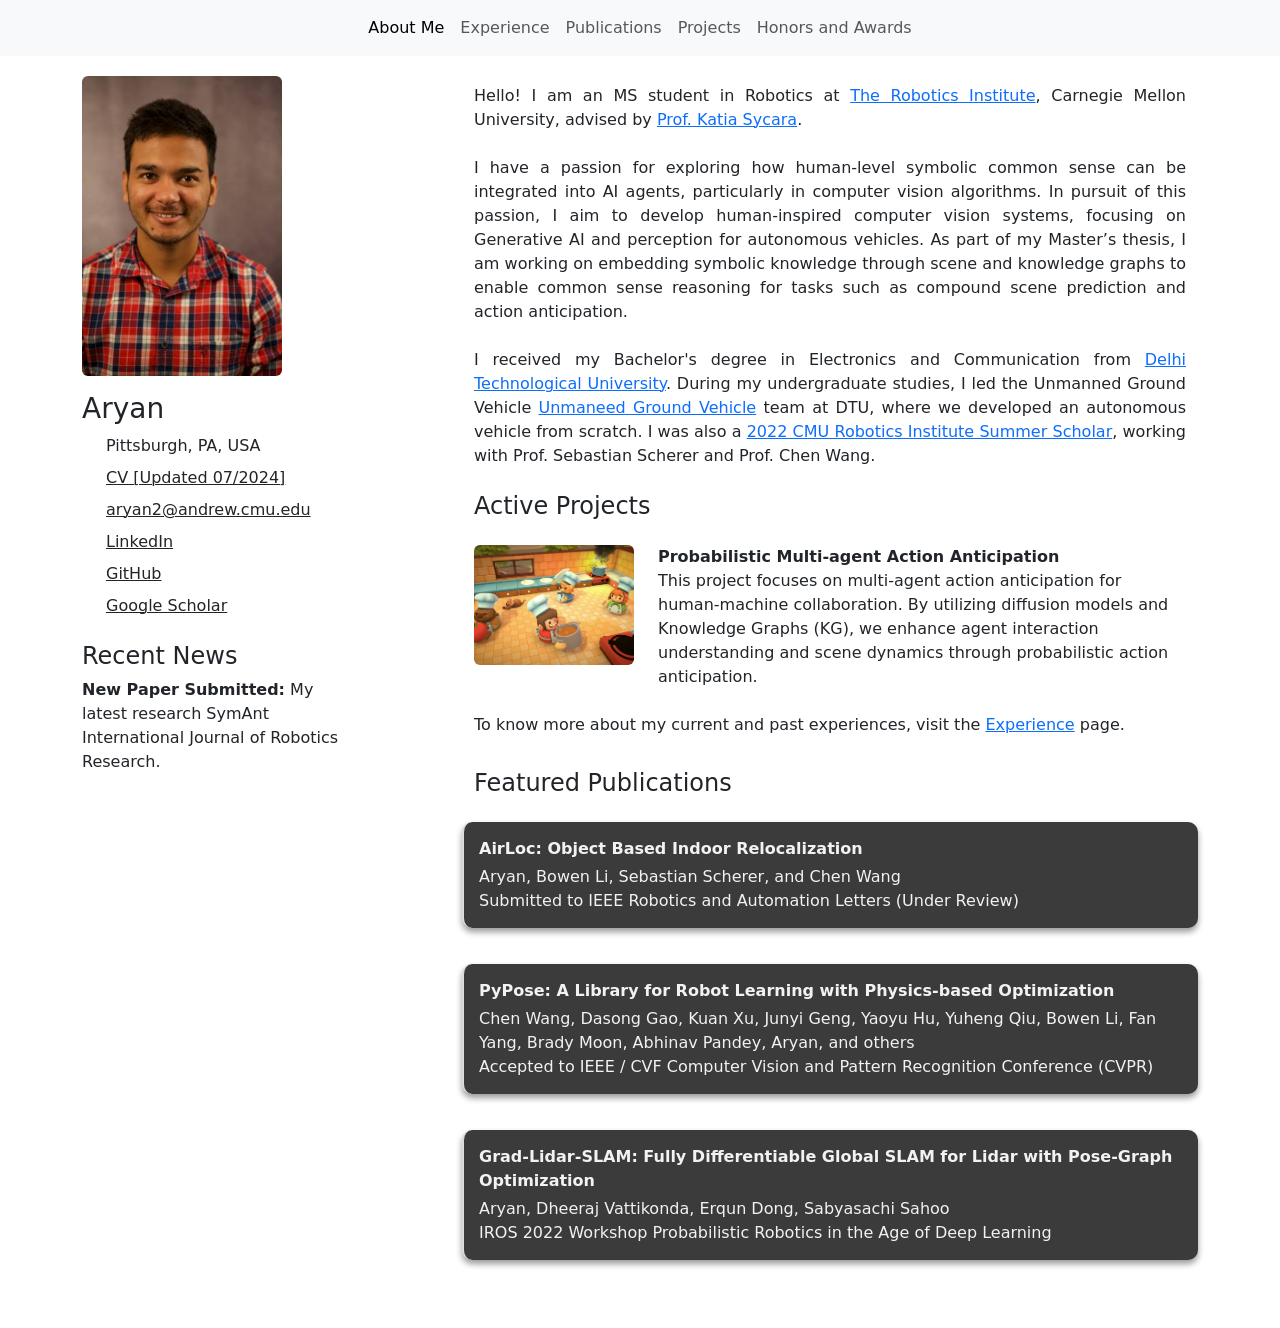
==== index.html @ cb8a78c2 "Added a new project" ====
<!DOCTYPE html>
<html lang="en">

	<head>

		<!-- Meta tags -->
		<meta charset="UTF-8">
		<meta name="viewport" content="width=device-width, initial-scale=1.0">
		<meta http-equiv="X-UA-Compatible" content="ie=edge">

		<meta name="description" content="Aryan's website, biography, education, previous experience and published papers."/>
		<meta name="keywords" content="aryan, aryan mangal, aryan mangal cmu, fnu aryan cmu, FNU Aryan, FNU Aryan, aryan cmu, aryan mangal dtu, aryan dtu, FNU aryan dtu, aryan mangal cv, FNU aryan cv, aryan cv, aryan resume, FNU aryan resume, aryan mangal resume"/>
		
		<meta name="author" content="Aryan" />
		<meta name="copyright" content="Work protected by copyright; no distribution without permission." />
		
		<!-- Title + Icon -->
		<title>Aryan</title>
		<link rel="icon" type="image/x-icon" href="assets/documents/imgs/aryan_mangal_icon.png">

		<!-- Improve SEO -->
		<meta name="robots" content="index,follow" />

		<!-- Styles -->
		<link href="https://cdn.jsdelivr.net/npm/bootstrap@5.2.0-beta1/dist/css/bootstrap.min.css" rel="stylesheet" integrity="sha384-0evHe/X+R7YkIZDRvuzKMRqM+OrBnVFBL6DOitfPri4tjfHxaWutUpFmBp4vmVor" crossorigin="anonymous">
		<link rel="stylesheet" href="https://site-assets.fontawesome.com/releases/v6.6.0/css/all.css">
		<link rel="stylesheet" href="https://cdnjs.cloudflare.com/ajax/libs/toastr.js/latest/toastr.min.css">
		<link rel="stylesheet" href="https://cdn.rawgit.com/jpswalsh/academicons/master/css/academicons.min.css">
		<link rel="stylesheet" href="assets/css/main.css">

	</head>

	<!-- Google tag (gtag.js) & Google Analytics -->
	<script>
        fetch('./assets/js/config.json')
            .then(response => response.json())
            .then(config => {
                const scriptTag = document.createElement('script');
                scriptTag.async = true;
                scriptTag.src = `https://www.googletagmanager.com/gtag/js?id=${config.googleAnalyticsMeasurementId}`;
                document.head.appendChild(scriptTag);

                window.dataLayer = window.dataLayer || [];
                function gtag(){dataLayer.push(arguments);}
                gtag('js', new Date());

                gtag('config', config.googleAnalyticsMeasurementId);
            })
            .catch(error => console.error('Error loading the configuration:', error));
    </script>

	<body>

		<!-- Bottom rounded button -->
		<div class="options-button" id="options-toggler"><i class="fa-light fa-arrows-repeat"></i></div>
		<div class="options-button" id="theme"><i class="fa-duotone fa-lightbulb"></i></div>
		<div class="options-button" id="lan"><img class="lang-flag" src="https://flagcdn.com/w20/us.png" alt="Flag indicating the english language is selected"></div>


		<!-- Navbar  -->
		<nav id="top-nav" class="navbar navbar-expand-md navbar-light bg-light flex-md-nowrap flex-wrap">
			<div class="container justify-content-center">
				<button class="navbar-toggler" type="button" data-bs-toggle="collapse" data-bs-target="#collapsingNavbar3">
					<span class="navbar-toggler-icon"></span>
				</button>
				<div class="navbar-collapse collapse flex-grow-1 justify-content-center" id="collapsingNavbar3">
					<ul class="navbar-nav mx-auto language" id="navbarList">
						<li class="nav-item">
							<a class="nav-link active" id="aboutme" href="" 
								data-es="Sobre Mi" 
								data-en="About Me">
							</a>
						</li>
						<li class="nav-item">
							<a class="nav-link" id="experience" href="#" 
								data-es="Sobre Mi" 
								data-en="Experience">
							</a>
						</li>
						<!-- <li class="nav-item">
							<a class="nav-link" id="education" href="#" 
								data-es="Educación" 
								data-en="Education">
						</a>
						</li> -->
						<li class="nav-item">
							<a class="nav-link" id="publications" href="#" 
								data-es="Publicaciones" 
								data-en="Publications">
						</a>
						</li>
						<li class="nav-item">
							<a class="nav-link" id="project" href="#" 
								data-es="Projects" 
								data-en="Projects">
							</a>
						</li>
						<li class="nav-item">
							<a class="nav-link" id="awards" href="#" 
								data-es="Enseñanza" 
								data-en="Honors and Awards">
							</a>
						</li>
						<!-- <li class="nav-item">
							<a class="nav-link" id="projects" href="#" 
								data-es="Proyectos" 
								data-en="Side Projects">
							</a>
						</li> -->
						<!-- <li class="nav-item">
							<a class="nav-link" id="conferences" href="#" 
								data-es="Conferencias" 
								data-en="Conferences">
							</a>
						</li> -->
						<!-- <li class="nav-item">
							<a class="nav-link" id="experience" href="#" 
								data-es="Experiencia" 
								data-en="Experience">
							</a>
						</li>  -->
						<!-- Example using Photos -->
						<!-- <li class="nav-item">
							<a class="nav-link" id="photos" href="#" 
								data-es="Fotos" 
								data-en="Photos">
							</a>
						</li> -->
					</ul>
				</div>
			</div>
		</nav>

		<div class="container" id="main-content">
			<div class="row content" id="section-content">
				
				<!-- Aryan profile and contact info -->
				<div id="leftPanel" class="col-md-3 language">
					<div class="row mb-3">
						<div class="col">
							<img src="assets/documents/imgs/aryan_mangal.jpg" class="rounded me-auto d-block img-fluid profilepicture" alt="Aryan profile picture">
						</div>
					</div>

					<h3 class="mb-2">Aryan</h3>

					<!-- <p class="mb-4">
						<span class="t-secondary" data-es="" 
						data-en="MS in Robotics at Carnegie Mellon University ">.
					</p> -->
					
					<div class="row mb-2">
						<div class="col-1">
							<i class="fal fa-map-marker-alt" aria-hidden="true"></i>
						</div>

						<div class="col-10">
							<span 
								data-es="Área Metropolitana" 
								data-en="Pittsburgh, PA, USA">
							</span> 
							<!-- <span 
								data-es="España" 
								data-en="USA">
							</span> -->
						</div>
					</div>

					<div class="row mb-2">
						<div class="col-1">
							<i class="ai ai-cv" aria-hidden="true"></i>
						</div>

						<div class="col-10">
							<a href="assets/documents/aryan_cv.pdf" class="link-dark" target="_blank" data-es="CV [Actualizado 03/2024]" data-en="CV [Updated 07/2024]"></a>
						</div>
					</div>

					<div class="row mb-2">
						<div class="col-1">
							<i class="fa-regular fa-envelope" aria-hidden="true"></i>
						</div>

						<div class="col-10">
							<a href="mailto:aryan2@andrew.cmu.edu" class="link-dark">aryan2@andrew.cmu.edu</a>
						</div>
					</div>

					<div class="row mb-2">
						<div class="col-1">
							<i class="fa-brands fa-linkedin" aria-hidden="true"></i>
						</div>

						<div class="col-10">
							<a href="https://www.linkedin.com/in/aryan-mangal-40ab0719b/" class="link-dark" target="_blank">LinkedIn</a>
						</div>
					</div>
<!-- 
					<div class="row mb-2">
						<div class="col-1">
							<i class="fa-brands fa-twitter" aria-hidden="true"></i>
						</div>

						<div class="col-10">
							<a href="https://twitter.com/NicolasMeseguer" class="link-dark" target="_blank">Twitter</a>
						</div>
					</div> -->

					<div class="row mb-2">
						<div class="col-1">
							<i class="fab fa-github" aria-hidden="true"></i>
						</div>
						<div class="col-10">
							<a href="https://github.com/aryanmangal769" class="link-dark" target="_blank">GitHub</a>
						</div>
					</div>
					
					<div class="row mb-2">
						<div class="col-1">
							<i class="fab fa-google-scholar" aria-hidden="true"></i> <!-- Correct class for Font Awesome 6 -->
						</div>
						<div class="col-10">
							<a href="https://scholar.google.com/citations?user=vJFkjxcAAAAJ&hl=en" class="link-dark" target="_blank">Google Scholar</a>
						</div>
					</div>
					

					<!-- <div class="row mb-2">
						<div class="col-1">
							<i class="fa-solid fa-plus"></i>
						</div>

						<div class="col-10">
							<a href="https://fseneca.es/tfs/fpi/ficha/8362" class="link-dark" target="_blank"><img class="fseneca" src="/assets/documents/imgs/fseneca-color.svg" alt="Fundación Séneca"></a>
						</div>
					</div> -->

					<h4 class="mt-4 mb-2">Recent News</h4>
					<div class="news-item mb-2">
						<p><strong>New Paper Submitted:</strong> My latest research SymAnt International Journal of Robotics Research.</p>
					</div>
					<!-- <div class="news-item mb-2">
						<p><strong>Upcoming Conference:</strong> I will be presenting at the Robotics Conference 2024 in June.</p>
					</div>
					<div class="news-item mb-2">
						<p><strong>Internship Opportunity:</strong> Excited to announce my internship at Reality Labs this summer!</p>
					</div> -->
				
				</div> 

				<!-- About Me -->
				<div class="col-md-8 offset-md-1 mb-5 active" id="aboutmeContent">
					<div class="container">
						<div class="row language">
							<p class="mt-2 justify"> 
								Hello! I am an MS student in Robotics at <a href="https://www.ri.cmu.edu/" target="_blank">The Robotics Institute</a>, Carnegie Mellon University, advised by  <a href="https://www.cs.cmu.edu/~sycara/" target="_blank">Prof. Katia Sycara</a>.
							</p>
								<p class="mt-2 justify">  I have a passion for exploring how human-level symbolic common sense can be integrated into AI agents, particularly in computer vision algorithms. In pursuit of this passion, I aim to develop human-inspired computer vision systems, focusing on Generative AI and perception for autonomous vehicles. As part of my Master’s thesis, I am working on embedding symbolic knowledge through scene and knowledge graphs to enable common sense reasoning for tasks such as compound scene prediction and action anticipation.
								</p>
									<p class="mt-2 justify"> I received my Bachelor's degree in Electronics and Communication from <a href="http://www.dtu.ac.in/" target="_blank">Delhi Technological University</a>. During my undergraduate studies, I led the Unmanned Ground Vehicle <a href="https://ugvdtu.com/" target="_blank">Unmaneed Ground Vehicle</a> team at DTU, where we developed an autonomous vehicle from scratch. I was also a <a href="https://riss.ri.cmu.edu/" target="_blank">2022 CMU Robotics Institute Summer Scholar</a>, working with Prof. Sebastian Scherer and Prof. Chen Wang.
							  </p>
							  
							
							<!-- <h4 id="researchinterestsH4" class="mt-2" 
								data-es="Áreas de Investigación" 
								data-en="Research Interests">
							</h4>

							<p class="mt-1"
								data-es="Arquitectura de computadores, redes de interconexión y aceleradores de aprendizaje profundo (aceleradores a nivel de hardware), sin embargo mis estudios de doctorado se centran en arquitecturas de GPUs, concretamente en los nuevos componentes de las futuras generaciones de tarjetas gráficas de NVIDIA y AMD. Para ello actualmente estoy utilizando MGPUSim, un simulador a nivel de eventos para GPUs."
								data-en="My research interests span from human inspired 2D/3D vision and Generative AI to perception for autonomous vehicles. My current Master's thesis focuses on using symbolic contexts (generated from scene and knowledge graphs) to embed common sense information into black-box neural networks. I am currently working on techniques to initialize diffusion models from a learned context embedding instead of noise. Previously, I have worked on merging scene and knowledge graphs of a scene. Additionally, I have developed a fully functional autonomous ground vehicle from scratch.">
							</p> -->

							<!-- <h4 id="honors-and-awards" class="mt-2" data-es="Premios y Distinciones" data-en="Honors and Awards"></h4>

							<ul class="mt-1">

								<li class="abme-honors-bullet">
									<strong> JN Tata Endowment for Higher Education:</strong>, <span data-es="Top 0.1% in a pool of 10000+ applicants" data-en="Top 0.1% in a pool of 10000+ applicants"></span> 
									- <span data-es="Mar, 2023" data-en="Mar, 2023"></span>
								</li>

								<li class="abme-honors-bullet mt-2">
									<strong>Robotics Institute Summer Scholarship</strong>, <span data-es="Formación de Personal Investigador en Universidades y Organismos Públicos de Investigación de la Región de Murcia" data-en="One of the 4 students from India to get selected for the prestigious research Internship at Carnegie Mellon University"></span> 
									- <span data-es="Dic, 2022" data-en="Mar, 2022"></span>
								</li>

								<li class="abme-honors-bullet mt-2">
									<strong>Intelligent Ground Vehicle Competition</strong>, <span data-es="Formación de Personal Investigador en Universidades y Organismos Públicos de Investigación de la Región de Murcia" data-en="Secured 1st position in the Cybersecurity Challange for IGVC competition held at Oakland University in Rochester, Michigan"></span> 

									- <span data-es="Dic, 2022" data-en="Mar, 2022"></span>
								</li>

								<li class="abme-honors-bullet mt-2">
									<strong>DAAD WISE Internship</strong>, <span data-es="con un modelo analítico de mercado predictivo" data-en="One of the 80 students from India to get selected for doing research in Germany"></span> 
									- Mar, 2022
								</li>

								<li class="abme-honors-bullet mt-2">
									<strong><span data-es="Beca Universitaria" data-en="Mitacs Globalink Internship"></span></strong> <span data-es="para el máster" data-en="One of the 117 student from India to get selected for doing internship in Canada"></span> (M.S.)
									- Mar, 2022
								</li>

								<li class="abme-honors-bullet mt-2">
									<strong>MATLAB Minidrone Competition</strong>, <span data-es="con una aplicación contra el desperdicio cero de alimentos" data-en="Qualified for the International Finale in MATLAB Minidrone Competition. Our team was one of the top
									8 teams from all over Europe, Middle East and Asia for Line Following Minidrone."></span>
									- Oct, 2021
								</li>

								<li class="abme-honors-bullet mt-2">
									<strong><span data-es="Premio Extraordinario" data-en="Class of 1959 Scholarship:"></span></strong>, <span data-es="por el mejor Expediente Académico en Ingeniería Informática" data-en="Top 1 student from the University(approx. 14000 students) to be awarded with scholarship on the basis of Merit and Leadership in Science and Technology "></span> (B.S.)
									- Jun, 2022
								</li>

								<li class="abme-honors-bullet mt-2">
									<strong><span data-es="Beca de Iniciación a la Investigación" data-en="Fidelity Charitable Scholarship: "></span></strong> <span data-es="para jóvenes investigadores prometedores" data-en="One of the top 2 students from the University(approx. 14000 students) to be awarded with scholarship on the basis of Merit and Leadership in Science and Technology"></span>
									[<a href="./assets/documents/NicolasMeseguerResearchGrant.pdf" class="link-dark" target="_blank">1</a>] 
									- Feb, 2021
								</li>
							</ul> -->

							<h4 id="research" class="mt-2">Active Projects</h4>

							<div class="container">
								<div class="row mt-3">
									<div class="thumbnail col-md-3">
										<!-- <img class="rounded mx-auto d-block img-fluid" src="/assets/documents/imgs/hobbies/NicolasMeseguerProgramming.webp" alt="Neurosymbolic Diffusion Models for Action anticipation"> -->
										<img class="rounded mx-auto d-block img-fluid" src="/assets/documents/imgs/hobbies/teaser_v2.webp" alt="Neurosymbolic Diffusion Models for Action anticipation">
									</div>
									<div class="col-md-9" id="hobbie1">
										<b 
											data-es="Programación + Mates" 
											data-en="Probabilistic Multi-agent Action Anticipation">
										</b>

										<br />
										<p class="mt-2 d-inline justify"
											data-es=""
											data-en="This project focuses on multi-agent action anticipation for human-machine collaboration. By utilizing diffusion models and Knowledge Graphs (KG), we enhance agent interaction understanding and scene dynamics through probabilistic action anticipation.">
										</p>

										<!-- <a href="https://projecteuler.net/" class="link-dark" target="_blank">Project Euler</a> <span data-es="en mi" data-en="into my"></span> <a href="https://github.com/NicolasMeseguer/Toolbox" class="link-dark" target="_blank"><span data-es="propio repositorio de código abierto" data-en="own open-source repository"></span></a>. -->

									</div>
								</div>

								<!-- <div class="row mt-5">
									<div class="thumbnail col-md-3">
										<img class="rounded mx-auto d-block img-fluid" src="/assets/documents/imgs/hobbies/Multi_graph GSNN Without Sction Anticipation.webp" alt="">
									</div>
									<div class="col-md-9" id="hobbie2">
										<b 
											data-es="Viajar" 
											data-en="Symbolic Graph Inference for Compound scene understanding">
										</b>

										<br />
										<p class="mt-2 d-inline justify"
											data-es="Decidí viajar a Alemania para hacer unas prácticas el mismo año que terminé el grado superior. Desde entonces, me he propuesto ir a un lugar nuevo al menos una vez al año. He recorrido Italia, conducido en moto a través de Tailandia (sin embargo, la pandemia me lo ha puesto bastante dificil estos últimos años)."
											data-en="This project focuses on scene understanding, a fundamental capability needed in many domains, from question-answering to robotics. Unlike recent end-to-end approaches that must explicitly learn varying compositions of the same scene, our method reasons over the constituent objects and analyzes their arrangement to infer a scene’s meaning. We propose a novel approach that reasons over a scene’s scene and knowledge graph, capturing spatial information while utilizing general domain knowledge in a joint graph search. ">
										</p>

									</div>
								</div> -->
<!-- 								
								<div class="row mt-5">
									<div class="thumbnail col-md-3">
										<img class="rounded mx-auto d-block img-fluid" src="/assets/documents/imgs/hobbies/NicolasMeseguerYouTube.webp" alt="Content Creator on YouTube">
									</div>
									<div class="col-md-9" id="hobbie3">
										<b 
											data-es="Filmaker (casi nunca)" 
											data-en="Video Creator (rarely)">
										</b>

										<br />
										<p class="mt-2 d-inline justify"
											data-es="Me gusta compartir mis experiencias en el campo de la tecnología. Llevo viendo vídeos en internet desde que tengo uso de razón, así que en 2018 decidí crearme un canal de"
											data-en="I enjoy sharing my experiences, particularly in the field of technology. I've been watching videos on the internet for as long as I can remember, so in 2018 I decided to start a">
										</p>

										<a href="https://www.youtube.com/c/NicolasMeseguer" class="link-dark" target="_blank">YouTube</a><span data-es="." data-en=""></span>

										<span
											data-es="Algunos vídeos tienen más de 150 mil visitas a día de hoy... ¿No es increíble? Si tienes suerte puedes encontrarme por"
											data-en="channel. Some videos have already received over 150 thousand views as of today... Isn't it amazing? If lucky enough you can find me at">
										</span>

										<a href="https://www.twitch.tv/nicolasmeseguerr" class="link-dark" target="_blank">Twitch</a>
										
										</br>

										<span class="lucida-console small">(<i class="fa-light fa-share-from-square"></i> <a href="https://www.youtube.com/@NicolasMeseguerArchive" class="link-dark" target="_blank">YouTube Archive)</a>.</span>

									</div>
								</div> -->

								<!-- <p class="mt-4 mb-4">To know more about my current and past research visit the <a href="#experienceSection">Work Research</a> page.</p> -->
								<p class="mt-4 mb-4">To know more about my current and past experiences, visit the <a href="javascript:void(0)" id="experienceLink">Experience</a> page.</p> 
							</div>

							<h4 id="research" class="mt-2">Featured Publications</h4>

								<!-- Publications -->
							<div class="container">

								<!-- Each new year -->
								<div class="row mt-3">
									<!-- Each new publication inside the given year -->
									<div class="pub-block">
										<!-- Title -->
										<div><b>AirLoc: Object Based Indoor Relocalization</b></div>
										<!-- Authors -->
										<div class="mt-1"><span>Aryan</span>, Bowen Li, Sebastian Scherer, and Chen Wang</div>
										<!-- Place -->
										<div>Submitted to IEEE Robotics and Automation Letters (Under Review)</div>
									</div>
								</div>

								<div class="row mt-3">
									<div class="pub-block">
										<div><b>PyPose: A Library for Robot Learning with Physics-based Optimization</b></div>
										<div class="mt-1">Chen Wang, Dasong Gao, Kuan Xu, Junyi Geng, Yaoyu Hu, Yuheng Qiu, Bowen Li, Fan Yang, Brady Moon, Abhinav Pandey, <span>Aryan</span>, and others</div>
										<div>Accepted to IEEE / CVF Computer Vision and Pattern Recognition Conference (CVPR)</div>
									</div>
								</div>

								<div class="row mt-3">
									<div class="pub-block">
										<div><b>Grad-Lidar-SLAM: Fully Differentiable Global SLAM for Lidar with Pose-Graph Optimization</b></div>
										<div class="mt-1"><span>Aryan</span>, Dheeraj Vattikonda, Erqun Dong, Sabyasachi Sahoo</div>
										<div>IROS 2022 Workshop Probabilistic Robotics in the Age of Deep Learning</div>
									</div>
								</div>
							</div>

						</div>
					</div>
				</div>


				<!-- Experience Section Styles -->
				<style>
					/* Experience section cards */
					.experience-section {
					background-color: #3b3b3b; /* Dark background */
					color: #f2f2f2;            /* Light text */
					border-radius: 10px;
					padding: 20px;
					margin-bottom: 20px;
					box-shadow: 0 4px 6px rgba(0, 0, 0, 0.4);
					transition: transform 0.2s ease-in-out;
					}
					.experience-section:hover {
					transform: translateY(-5px);
					}
					/* Experience title styling */
					.experience-title {
					color: #f2f2f2;
					border-bottom: 2px solid #9ecfff; /* Blue accent border */
					padding-bottom: 5px;
					margin-bottom: 10px;
					}
					/* Date styling */
					.experience-date {
					color: #9ecfff; /* Blue accent for dates */
					font-size: 0.95rem;
					margin-bottom: 10px;
					}
					/* Link styling within experience */
					.experience-section a {
					color: #9ecfff;
					text-decoration: none;
					}
					.experience-section a:hover {
					color: #c0e4ff;
					}
				</style>
				
				<div class="col-md-8 offset-md-1 mb-5" id="experienceContent">
					<div class="container">
					<h1 class="text-center mb-5">Professional Experience</h1>
				
					<!-- Robotics Institute Summer Scholarship, CMU -->
					<div class="experience-section">
						<h2 class="experience-title">Robotics Institute Summer Scholarship, CMU</h2>
						<div class="experience-date">(May 2022 - Present, Pittsburgh, USA)</div>
						<p class="mt-1 justify">
						Developed <strong>AirLoc</strong>, a simple yet effective indoor relocalization approach that utilizes both geometric and semantic information of a scene by using objects to perform relocalization.
						</p>
						<ul>
						<li>Outperformed state-of-the-art methods in room-level relocalization.</li>
						<li>Supervisor: <strong>Prof. Sebastian Scherer</strong> <a href="https://www.ri.cmu.edu/ri-faculty/sebastian-scherer/" target="_blank">(Personal Webpage)</a></li>
						</ul>
					</div>
				
					<!-- Carnegie Mellon University - Pypose Project -->
					<div class="experience-section">
						<h2 class="experience-title">Carnegie Mellon University - Pypose Project</h2>
						<div class="experience-date">(Dec 2021 - May 2022, Pittsburgh, USA)</div>
						<p class="mt-1 justify">
						Worked on developing a first-of-its-kind differentiable IMU preintegrator and added bias correction and covariance propagation to the base IMU preintegrator for PyPose, a library connecting classical learning with modern methods.
						</p>
						<ul>
						<li>Supervisor: <strong>Prof. Sebastian Scherer</strong> <a href="https://www.ri.cmu.edu/ri-faculty/sebastian-scherer/" target="_blank">(Personal Webpage)</a></li>
						</ul>
					</div>
				
					<!-- International Institute of Information Technology, Hyderabad -->
					<div class="experience-section">
						<h2 class="experience-title">International Institute of Information Technology, Hyderabad</h2>
						<div class="experience-date">(May 2021 - Dec 2021, Hyderabad, India)</div>
						<p class="mt-1 justify">
						Worked on a novel approach for place-recognition using Scene-Graphs and deep-learning techniques for room-level and metric-level localization.
						</p>
						<ul>
						<li>Extracted baseline accuracy from existing techniques like NetVlad, Scan Matching, and DeLG.</li>
						<li>Supervisor: <strong>Dr. K. Madhava Krishna</strong> <a href="https://www.iiit.ac.in/people/faculty/mkrishna/" target="_blank">(Personal Webpage)</a></li>
						</ul>
					</div>
				
					<!-- Samsung Digital Academy Research Lab, DTU -->
					<div class="experience-section">
						<h2 class="experience-title">Samsung Digital Academy Research Lab, DTU</h2>
						<div class="experience-date">(May 2021 - Present, New Delhi, India)</div>
						<p class="mt-1 justify">
						Developed a stress prediction system based on Electrocardiogram (ECG) and Heart Rate Variability (HRV) data, determining optimal HRV features for cumulative stress monitoring.
						</p>
						<ul>
						<li>Tested various machine learning and deep learning algorithms to improve accuracy over baselines.</li>
						<li>Supervisor: <strong>Dr. Divyashikha Sethia</strong> <a href="http://people.dtu.ac.in/faculty/view.php?uname=divyashikhas" target="_blank">(Personal Webpage)</a></li>
						</ul>
					</div>
				
					</div>
				</div>
				
				
				

				<!-- Publications Section -->
				<style>
					/* Publication Section Styles */
					.pub-year-h2 {
					color: #9ecfff; /* Blue accent for years */
					border-bottom: 2px solid #9ecfff;
					padding-bottom: 5px;
					margin-bottom: 20px;
					}
					.pub-block {
					background-color: #3b3b3b; /* Dark background */
					color: #f2f2f2;            /* Light text */
					border-radius: 10px;
					padding: 15px;
					margin-bottom: 20px;
					box-shadow: 0 4px 6px rgba(0, 0, 0, 0.4);
					transition: transform 0.2s ease-in-out;
					}
					.pub-block:hover {
					transform: translateY(-5px);
					}
					.pub-authors {
					margin-top: 10px;
					}
					.pub-author {
					font-weight: bold;
					}
					.pub-congress {
					margin-top: 10px;
					}
					.pub-block a {
					color: #9ecfff;
					text-decoration: none;
					}
					.pub-block a:hover {
					color: #c0e4ff;
					}
				</style>
				
				<div class="col-md-8 offset-md-1 mb-5" id="publicationsContent">
					<div class="container">
					
					<!-- 2024 Publications -->
					<div class="row mt-3">
						<h2 class="pub-year-h2">2024</h2>
						
						<div class="pub-block">
						<div class="lucida-console h5">AirLoc: Object Based Indoor Relocalization</div>
						<div class="pub-authors mt-1"><span class="pub-author">Aryan</span>, Bowen Li, Sebastian Scherer, Chen Wang</div>
						<div class="pub-congress">Submitted to IEEE Robotics and Automation Letters (Under Review)</div>
						</div>
						
						<div class="pub-block">
						<div class="lucida-console h5">PyPose: A Library for Robot Learning with Physics-based Optimization</div>
						<div class="pub-authors mt-1">
							<span class="pub-author">Chen Wang</span>, Dasong Gao, Kuan Xu, Junyi Geng, Yaoyu Hu, Yuheng Qiu, Bowen Li, Fan Yang, Brady Moon, Abhinav Pandey, Aryan, et al.
						</div>
						<div class="pub-congress">
							Submitted to IEEE / CVF Computer Vision and Pattern Recognition Conference (CVPR)
						</div>
						<div class="mt-1">
							<span>
							<i class="far fa-file-pdf"></i>
							<a href="https://arxiv.org/abs/2209.15428" target="_blank" class="link-dark">Link</a>
							</span>
						</div>
						</div>
					</div>
					
					<!-- 2023 Publications -->
					<div class="row mt-3">
						<h2 class="pub-year-h2">2023</h2>
						
						<div class="pub-block">
						<div class="lucida-console h5">Grad-Lidar-SLAM: Fully Differentiable Global SLAM for Lidar with Pose-Graph Optimization</div>
						<div class="pub-authors mt-1"><span class="pub-author">Aryan</span>, Dheeraj Vattikonda, Erqun Dong, Sabyasachi Sahoo</div>
						<div class="pub-congress">In IROS 2022 Workshop Probabilistic Robotics in the Age of Deep Learning</div>
						<div class="mt-1">
							<span>
							<i class="far fa-file-pdf"></i>
							<a href="https://openreview.net/forum?id=tvPtqbjsKgX" target="_blank" class="link-dark">Link</a>
							</span>
						</div>
						</div>
						
						<div class="pub-block">
						<div class="lucida-console h5">HRV and GSR as Viable Physiological Markers for Mental Health Recognition</div>
						<div class="pub-authors mt-1"><span class="pub-author">Sikha</span>, Aryan, Lovish Arya, Divyasikha Sethia</div>
						<div class="pub-congress">In 2022 14th International Conference on Communication Systems and Networks (COMSNETS)</div>
						<div class="mt-1">
							<span>
							<i class="far fa-file-pdf"></i>
							<a href="https://ieeexplore.ieee.org/document/9668439" target="_blank" class="link-dark">Link</a>
							</span>
						</div>
						</div>
						
						<div class="pub-block">
						<div class="lucida-console h5">Realization of Low-Cost Footwear Integrated Step-Counting Device for Health Monitoring System</div>
						<div class="pub-authors mt-1"><span class="pub-author">Aryan</span>, Poornima Mittal</div>
						<div class="pub-congress">In Journal of Physics: Conference Series (ISSN: 1742-6596)</div>
						<div class="mt-1">
							<span>
							<i class="far fa-file-pdf"></i>
							<a href="https://iopscience.iop.org/article/10.1088/1742-6596/1998/1/012006" target="_blank" class="link-dark">Link</a>
							</span>
						</div>
						</div>
					</div>
					
					<!-- 2022 Publications -->
					<div class="row mt-3">
						<h2 class="pub-year-h2">2022</h2>
						
						<div class="pub-block">
						<div class="lucida-console h5">Thermal Study of MOSFET heat sinks for Motor Controller in Neighborhood Electric Vehicles (NEV)</div>
						<div class="pub-authors mt-1"><span class="pub-author">Kshitij Tripathi</span>, Aryan, Aakash Ghosh, Mini Sreejeth, S. Indu</div>
						<div class="pub-congress">(Under Review)</div>
						</div>
					</div>
					
					</div>
				</div>
				
				

				<!-- Projects -->
				<style>
					/* Dark themed project cards */
					.project-card {
					background-color: #3b3b3b; /* Dark background */
					color: #f2f2f2;            /* Light text */
					border: none;
					border-radius: 10px;
					box-shadow: 0 4px 6px rgba(0, 0, 0, 0.4);
					transition: transform 0.2s ease-in-out;
					margin-bottom: 20px;
					}
					.project-card:hover {
					transform: translateY(-5px);
					}
					.project-card a {
					color: #9ecfff;
					text-decoration: none;
					}
					.project-card a:hover {
					color: #c0e4ff;
					}
					
					/* Date text styling for projects */
					.project-date {
					color: #9ecfff;
					}
				</style>
				
				<div class="col-md-8 offset-md-1 mb-5" id="projectContent">
					<div class="container">
					
					<!-- Self-Supervised Flare Removal -->
					<div class="card project-card">
						<div class="card-body">
						<h2 class="card-title">Self-Supervised Flare Removal from Images</h2>
						<h6 class="card-subtitle mb-2 project-date">(August 2021 - Present, DTU, New Delhi, India)</h6>
						<p class="card-text">
							Developed a framework for training a flare removal network using random flare and flare-free images extracted from the internet, eliminating the need for labels.
						</p>
						<ul>
							<li>Worked on synthetic data generation required to train the algorithm.</li>
						</ul>
						</div>
					</div>
					
					<!-- Legal Document Summarization with Fine-tuned LLM and RAG Pipeline Code -->
					<div class="card project-card">
						<div class="card-body">
						<h2 class="card-title">Legal Document Summarization with Fine-tuned LLM and RAG Pipeline Code</h2>
						<h6 class="card-subtitle mb-2 project-date">(Jan 2024 - May 2024, Carnegie Mellon University, Pittsburgh)</h6>
						<p class="card-text">
							Developed a robust pipeline for summarizing lengthy Indian legal documents by fine-tuning a large language model and integrating a retrieval-augmented generation system.
						</p>
						<ul>
							<li>Used LoRA to adapt Llama-2-7b for summarizing lengthy Indian legal documents with domain-specific terms.</li>
							<li>Deployed a RAG pipeline using FAISS and TF-IDF for efficient document retrieval and scalable summarization.</li>
						</ul>
						</div>
					</div>
					
					<!-- Griffin - Unmanned Ground Vehicle -->
					<div class="card project-card">
						<div class="card-body">
						<h2 class="card-title">Griffin - Unmanned Ground Vehicle</h2>
						<h6 class="card-subtitle mb-2 project-date">(August 2019 - August 2021, DTU, New Delhi, India)</h6>
						<p class="card-text">
							Developed an autonomous ground vehicle to represent Delhi Technological University in the <strong>Intelligent Ground Vehicle Competition</strong> at Oakland University, Rochester, Michigan.
						</p>
						<ul>
							<li>Engineered the navigation stack of a self-driving rover using Robot Operating System (ROS) with lane detection and obstacle avoidance.</li>
							<li>Utilized ROS packages such as Slam_gmapping, Move_base, and Costmap for synchronization with real-world environments.</li>
							<li>Implemented sensor fusion with IMU, GPS, Lidar, odometers, micro-controllers, and actuators.</li>
							<li>Supervisor: <strong>Dr. S. Indu</strong> <a href="http://people.dtu.ac.in/faculty/view.php?uname=sindu" class="link-dark" target="_blank">(Personal Webpage)</a></li>
						</ul>
						</div>
					</div>
					
					<!-- Study of Neural Network Implementation on FPGAs -->
					<div class="card project-card">
						<div class="card-body">
						<h2 class="card-title">Study of Neural Network Implementation on FPGAs</h2>
						<h6 class="card-subtitle mb-2 project-date">(Jan 2021 - May 2021, DTU, New Delhi, India)</h6>
						<p class="card-text">
							Compared different methods to implement neural networks on FPGAs and determined the best approach for early prototyping using high-level languages like Python.
						</p>
						</div>
					</div>
					
					<!-- Micro-Mouse Challenge -->
					<div class="card project-card">
						<div class="card-body">
						<h2 class="card-title">Micro-Mouse Challenge</h2>
						<h6 class="card-subtitle mb-2 project-date">(December 2020, IIT Bombay TechFest)</h6>
						<p class="card-text">
							Participated in the Micro-Mouse simulation challenge at IIT Bombay's TechFest, solving a maze using a simulation in Gazebo.
						</p>
						<ul>
							<li>Implemented a backtracking algorithm for maze exploration and created a map using the Slam_gmapping package in ROS.</li>
							<li><a href="https://drive.google.com/drive/u/2/folders/1pSkHDVi7e_F-uOzvFQTFc2fAJ0qta1Pk" class="link-dark" target="_blank">Project Documentation (Drive Link)</a></li>
						</ul>
						</div>
					</div>
					
					<!-- Line Follower Minidrone -->
					<div class="card project-card">
						<div class="card-body">
						<h2 class="card-title">Line Follower Minidrone</h2>
						<h6 class="card-subtitle mb-2 project-date">(April 2021 - June 2021, MATLAB Minidrone Competition)</h6>
						<p class="card-text">
							Developed a line-follower algorithm based on model-based design using MATLAB and Simulink for a Parrot minidrone.
						</p>
						<ul>
							<li><a href="https://github.com/de-viant/UGV-DTU-at-MinidroneCompetition2021.git" class="link-dark" target="_blank">GitHub Link</a></li>
						</ul>
						</div>
					</div>
					
					<!-- Localization Package for UAV -->
					<div class="card project-card">
						<div class="card-body">
						<h2 class="card-title">Localization Package for Unmanned Aerial Vehicle</h2>
						<h6 class="card-subtitle mb-2 project-date">(April 2021 - July 2021, India)</h6>
						<p class="card-text">
							Developed a localization package for UAVs in dim-light and GPS-denied environments with Octobotics Tech Private Limited.
						</p>
						<ul>
							<li>Developed using Robot Operating System (ROS).</li>
						</ul>
						</div>
					</div>
					
					<!-- Ministry of Electronics and Information Technology Sponsored R&D Project -->
					<div class="card project-card">
						<div class="card-body">
						<h2 class="card-title">Ministry of Electronics and Information Technology Sponsored R&D Project</h2>
						<h6 class="card-subtitle mb-2 project-date">(Jan 2021 - July 2021, India)</h6>
						<p class="card-text">
							Worked on developing and deploying motor controllers for low and medium-power electric vehicles.
						</p>
						<ul>
							<li>Reduced the average temperature of MOSFETs by 10 degrees through optimal heat-sink design.</li>
						</ul>
						</div>
					</div>
					
					</div>
				</div>
				
				
								

				<!-- Modified Honors and Awards Section -->
				<style>
					/* Styles for the awards cards */
					.awards-card {
					background-color: #3b3b3b;  /* Dark background */
					color: #f2f2f2;             /* Light text */
					border: none;
					border-radius: 10px;
					box-shadow: 0 4px 6px rgba(0, 0, 0, 0.4);
					padding: 20px;
					margin-bottom: 15px;
					transition: transform 0.2s ease-in-out;
					}
					.awards-card:hover {
					transform: translateY(-5px);
					}
					.awards-card h4 {
					margin-bottom: 8px;
					}
					.awards-card p {
					margin-bottom: 5px;
					}
					.awards-date {
					color: #9ecfff;
					font-size: 0.9rem;
					}
				</style>
				
				<div class="col-md-8 offset-md-1 mb-5" id="awardsContent">
					<div class="container">
					<div class="mt-1">
						
						<!-- JN Tata Endowment for Higher Education -->
						<div class="awards-card">
						<h4 class="fw-bold">JN Tata Endowment for Higher Education</h4>
						<p>Top 0.1% in a pool of 10,000+ applicants</p>
						<span class="awards-date">Mar, 2023</span>
						</div>
						
						<!-- Robotics Institute Summer Scholarship -->
						<div class="awards-card">
						<h4 class="fw-bold">Robotics Institute Summer Scholarship</h4>
						<p>One of the 4 students from India selected for the prestigious research internship at Carnegie Mellon University</p>
						<span class="awards-date">Mar, 2022</span>
						</div>
						
						<!-- Intelligent Ground Vehicle Competition -->
						<div class="awards-card">
						<h4 class="fw-bold">Intelligent Ground Vehicle Competition</h4>
						<p>Secured 1st position in the Cybersecurity Challenge for the IGVC competition held at Oakland University in Rochester, Michigan</p>
						<span class="awards-date">Mar, 2022</span>
						</div>
						
						<!-- DAAD WISE Internship -->
						<div class="awards-card">
						<h4 class="fw-bold">DAAD WISE Internship</h4>
						<p>One of the 80 students from India selected for research in Germany</p>
						<span class="awards-date">Mar, 2022</span>
						</div>
						
						<!-- Mitacs Globalink Internship -->
						<div class="awards-card">
						<h4 class="fw-bold">Mitacs Globalink Internship</h4>
						<p>One of the 117 students from India selected for an internship in Canada (M.S.)</p>
						<span class="awards-date">Mar, 2022</span>
						</div>
						
						<!-- MATLAB Minidrone Competition -->
						<div class="awards-card">
						<h4 class="fw-bold">MATLAB Minidrone Competition</h4>
						<p>
							Qualified for the International Finale in MATLAB Minidrone Competition. Our team was one of the top 8 teams from Europe, Middle East, and Asia for Line Following Minidrone.
						</p>
						<span class="awards-date">Oct, 2021</span>
						</div>
						
					</div>
					</div>
				</div>
							
						  
				
				
				

				
				<!-- Conferences -->
				<!-- <div class="col-md-8 offset-md-1 mb-5" id="conferencesContent">
					<div class="container language">
						🌲 
						<span 
							data-es="Tienes todo el tiempo en el mundo para diseñar esta página"
							data-en="You have all the time in the world to design this page.">
						</span>
						🌍
						</div>
				</div> -->

				<!-- Experience -->
				<!-- <div class="col-md-8 offset-md-1" id="experienceContent">
					<div class="container language">
						🌲 
						<span 
							data-es="Tienes todo el tiempo en el mundo para diseñar esta página"
							data-en="You have all the time in the world to design this page.">
						</span>
						🌍
						</div>
				</div> -->

				<!-- Projects -->
				<!-- <div class="col-md-8 offset-md-1" id="projectsContent">
					<div class="container language">
						🌲 
						<span 
							data-es="Tienes todo el tiempo en el mundo para diseñar esta página"
							data-en="You have all the time in the world to design this page.">
						</span>
						🌍
						</div>
				</div> -->

				<!-- Photos -->
				<!-- <div class="col-md-8 offset-md-1 mb-5" id="photosContent">
					<h2 class="section-title language" 
						data-en="Photos" 
						data-es="Fotos">
					</h2>
					<p class="language" 
						data-en="Here you can find some of my photos." 
						data-es="Aquí puedes encontrar algunas de mis fotos.">
					</p>
				</div> -->


			</div>
		</div>


		<!-- Scripts -->
		<script src="https://cdn.jsdelivr.net/npm/bootstrap@5.2.0-beta1/dist/js/bootstrap.bundle.min.js" integrity="sha384-pprn3073KE6tl6bjs2QrFaJGz5/SUsLqktiwsUTF55Jfv3qYSDhgCecCxMW52nD2" crossorigin="anonymous"></script>
		<script src="https://code.jquery.com/jquery-3.6.0.min.js" integrity="sha256-/xUj+3OJU5yExlq6GSYGSHk7tPXikynS7ogEvDej/m4=" crossorigin="anonymous"></script>
		<script src="https://cdnjs.cloudflare.com/ajax/libs/toastr.js/latest/toastr.min.js"></script>
		<script src="assets/js/languageManager.js"></script>
		<script src="assets/js/main.js"></script>
	</body>

</html>
---- assets/css/main.css ----
/* MOBILE's FIRST - Custom properties */
/* This classes will be then modified for bigger screens */

#mowatave {
	color: #2bd284 !important;
	text-decoration: underline;
}

.underline {
	text-decoration: underline;
}

a {
	text-decoration-thickness: 1px;
}

#hobbiesH4 {
	text-align: center;
}

#hobbie1, #hobbie2, #hobbie3 {
	text-align: center;
	margin-top: 1em;
}

.abme-honors-bullet{
	font-size: 16px;
}

/* GENERAL CSS */
#main-content {
	margin-top: 20px;
}

li > .active {
	font-weight: 500;
}

.trnsf-thin {
	font-weight: 300;
}

.trnsf-italic {
	font-style: italic;
}

.justify {
	text-align: justify;
  	text-justify: inter-word;
}

.lucida-console {
	font-family: 'Lucida Console', monospace;
}

/* NICOLAS MESEGUER CONTACT INFO - Related*/
.profilepicture {
	max-height: 300px;
	min-width: 150px;
	min-height: 150px;
	margin-left: auto;
	margin-right: auto;
}

.fseneca {
	max-width: 50%; 
	height: auto;
}

.fseneca:hover {
	transform: scale(1.05,1.05);
}

/* PUBLICATIONS - Related */
.pub-block {
	border-left: 2px #D9DDDC solid;
	padding-left: 15px;
}

.pub-year-h2 {
	font-size: 3.2em;
	font-weight: 100;
}

.pub-authors {
	font-weight: 400;
}

.pub-authors .pub-author {
	font-weight: 500;
}

.pub-congress {
	font-weight: 100;
}

.pub-force-margin-left {
	margin-left: 10px !important;
}

/* ACADEMIC - Related */
.academic-year-h2, .student-h2 {
	font-size: 3.2em;
	font-weight: 100;
}

.academic-block, .student-block {
	padding-left: 15px;
}

.academic-rol {
	font-weight: 400;
}

.academic-year {
	font-weight: 100;
}

.student-mark {
	font-weight: 400;
	font-size: 1.1em;
}

.student-period {
	font-weight: 100;
}

/* OPTION BUTTON */
.options-button {
    position: fixed;
	
    height: 50px;
    width: 50px;
	cursor: pointer;

    border-radius: 100%;
	
	bottom: 25px;
	right: 25px;

	display: inline-block;

	font-size: 1.2em;
	vertical-align: middle;
	text-align: center;

	padding-top: .35em;
}

.options-button i, img {
	margin: auto;
	z-index: -999;
}

#options-toggler {
	transition: .2s;
}

#options-toggler:hover {
	transform: scale(1.09,1.09);
}

#theme {
	height: 40px;
    width: 40px;

	bottom: 85px !important;
	right: 30px !important;

	font-size: 1em;

	-webkit-transition: background-color .5s; /* For Safari 3.0 to 6.0 */
    transition: background-color .5s; /* For modern browsers */
}

#lan {
	height: 40px;
    width: 40px;

	bottom: 130px;
	right: 30px;

	font-size: 1em;

	-webkit-transition: background-color .5s; /* For Safari 3.0 to 6.0 */
    transition: background-color .5s; /* For modern browsers */
}

.lang-flag {
	height: 15px;
    width: 22.5px;
	vertical-align:	0px;
}

/* BLOG - Related */
.blog-info {
	font-weight: 100;
	width: 100%;
	clear: both;
	display: block;
}

.blog-short {
	font-weight: 400;
	font-size: 17px;
}

.blog-tags {
	text-align: right;
}

.blog-tags > .tag {
	border-radius: 100px;
	padding: 4px;
	font-size: 12px;
	font-weight: 600;
	box-shadow: 0px 3px 10px rgba(0,0,0,0.4);
	color: white;
}

.blog-tags > .t-purple {
	background-color: rgb(137, 70, 255, 0.8);
}

.blog-tags > .t-lime {
	background-color: rgba(118, 185, 0, 0.8);
}

.blog-tags > .t-sky {
	background-color: rgba(37, 197, 223, 0.8);
}

.clickable {
	border-radius: 20px;
	border: 2px #D9DDDC solid;
	padding: 15px;
	cursor: pointer;
	transition: .3s;
	box-shadow: 0px 3px 50px rgba(0,0,0,0.2);
}

.clickable:hover {
	box-shadow: 0px 3px 50px rgba(0,0,0,0.3);
	transform: scale(1.03,1.03);
}

/* MEDIA QUERIES */
/* BIGGER SCREENS */
@media (min-width: 768px) {

	#hobbiesH4 {
		text-align: left;
	}

	#hobbie1, #hobbie2, #hobbie3 {
		text-align: left;
		margin-top: 0;
	}

	.profilepicture {
		margin-left: 0%;
		margin-right: 0%;
	}
	
	.abme-honors-bullet{
		margin-left: 40px;
	}
}
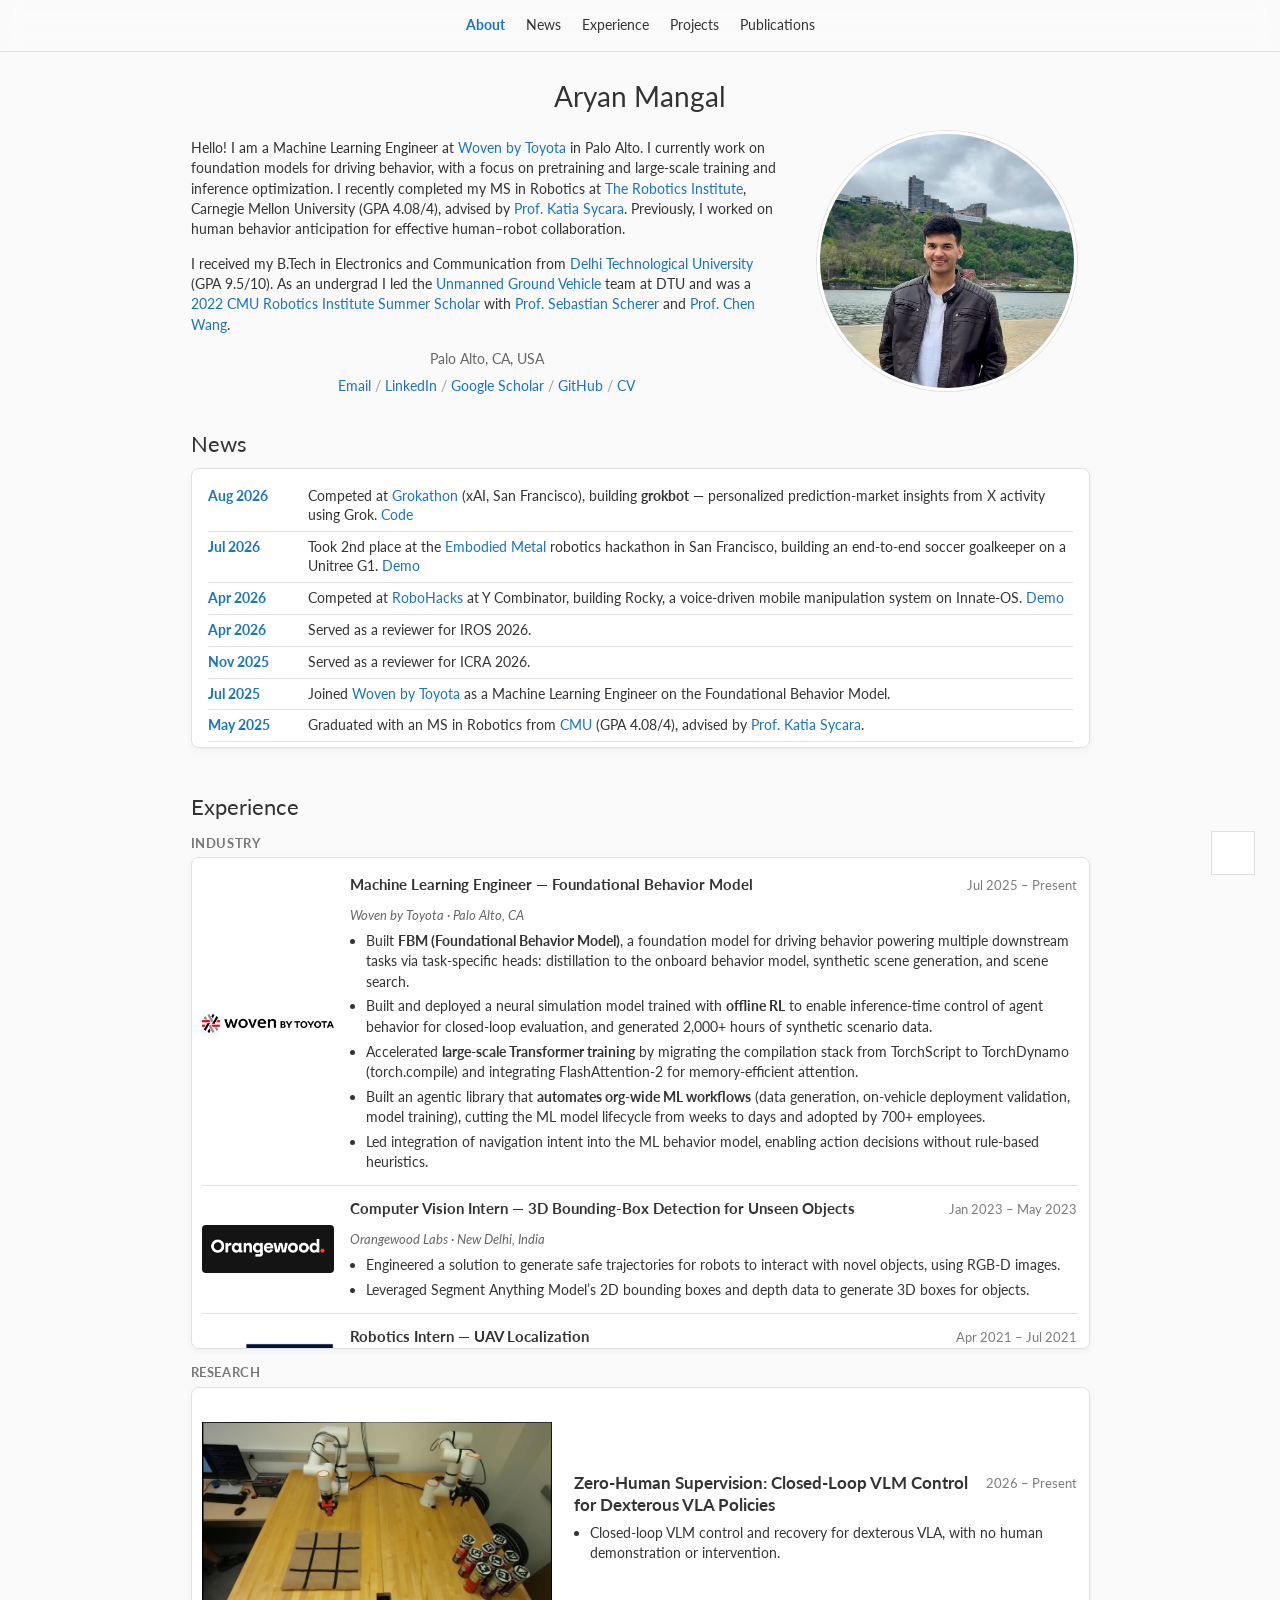
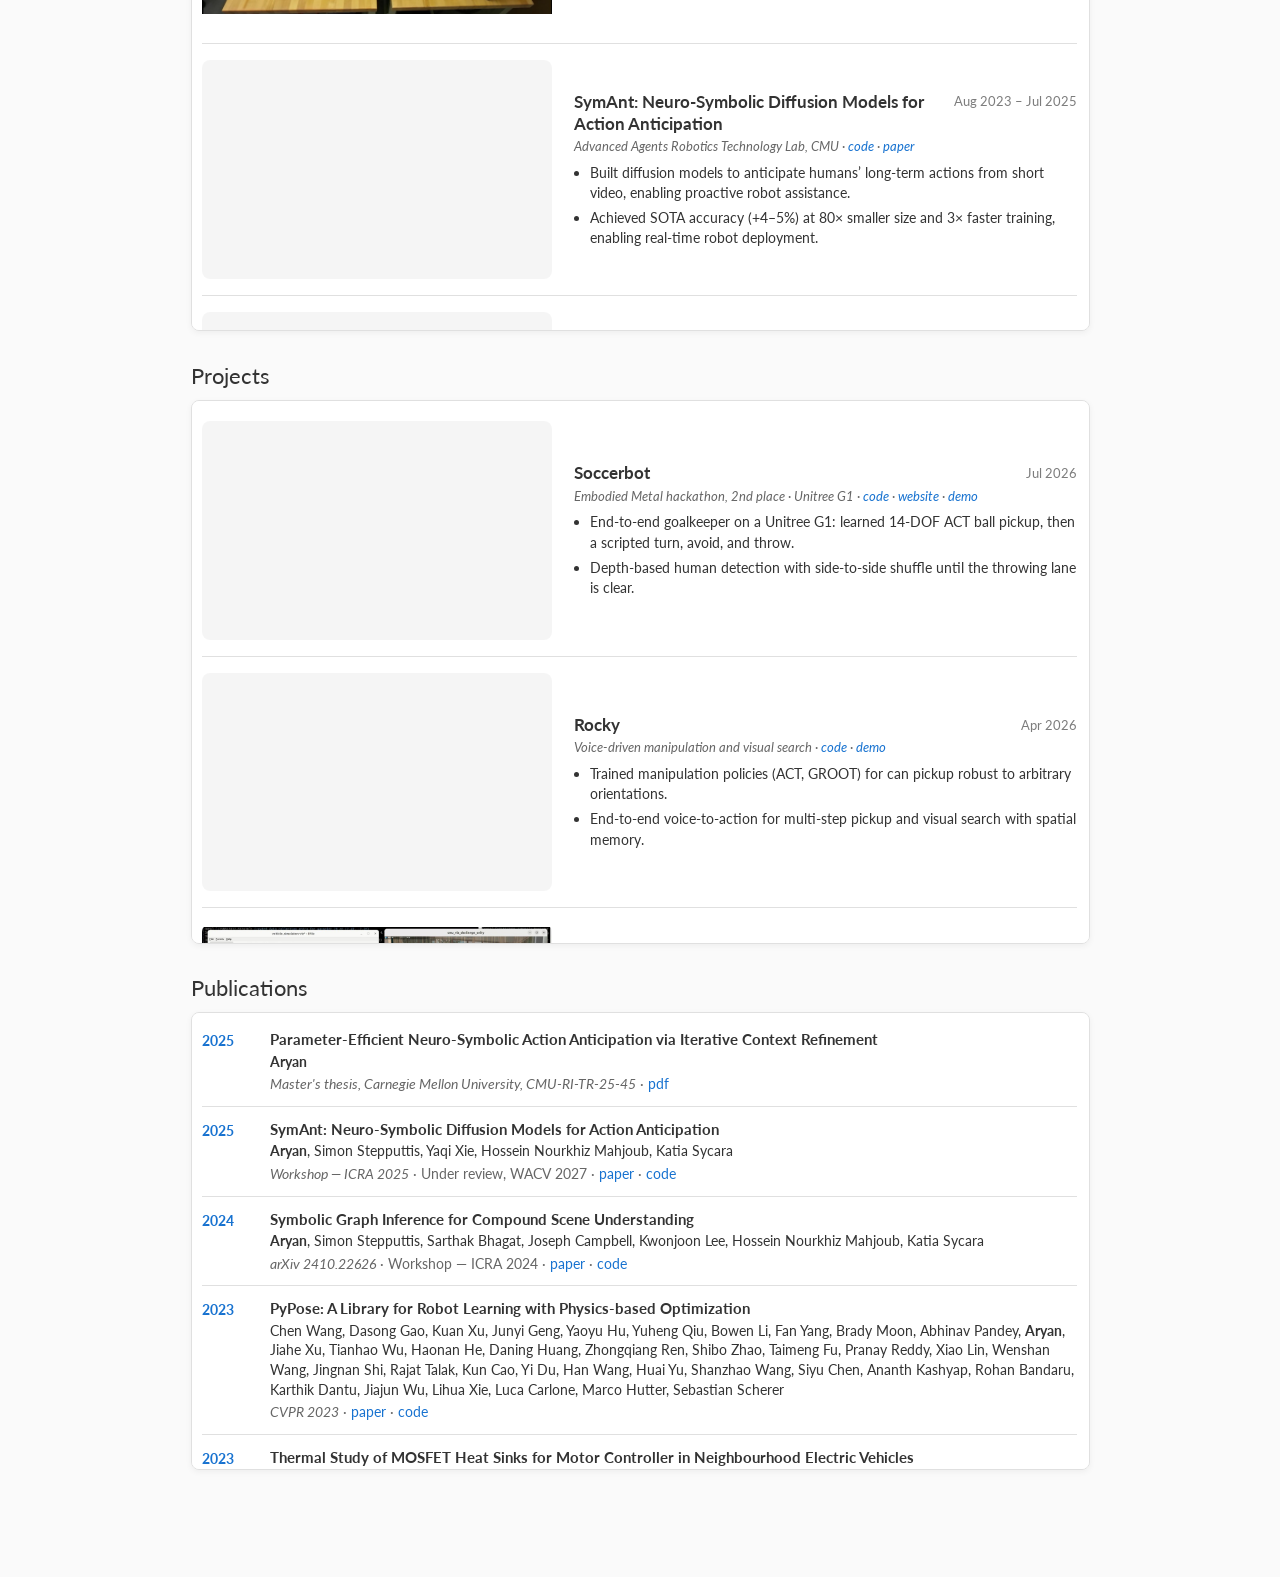
==== commit d0b154d6: "Publish the redesigned portfolio with project media, SEO, and a photo tab icon. Co-authored-by: Curs" ====
--- a/index.html
+++ b/index.html
@@ -1,966 +1,737 @@
-<!DOCTYPE html>
-<html lang="en">
-
-	<head>
-
-		<!-- Meta tags -->
-		<meta charset="UTF-8">
-		<meta name="viewport" content="width=device-width, initial-scale=1.0">
-		<meta http-equiv="X-UA-Compatible" content="ie=edge">
-
-		<meta name="description" content="Aryan's website, biography, education, previous experience and published papers."/>
-		<meta name="keywords" content="aryan, aryan mangal, aryan mangal cmu, fnu aryan cmu, FNU Aryan, FNU Aryan, aryan cmu, aryan mangal dtu, aryan dtu, FNU aryan dtu, aryan mangal cv, FNU aryan cv, aryan cv, aryan resume, FNU aryan resume, aryan mangal resume"/>
-		
-		<meta name="author" content="Aryan" />
-		<meta name="copyright" content="Work protected by copyright; no distribution without permission." />
-		
-		<!-- Title + Icon -->
-		<title>Aryan</title>
-		<link rel="icon" type="image/x-icon" href="assets/documents/imgs/aryan_mangal_icon.png">
-
-		<!-- Improve SEO -->
-		<meta name="robots" content="index,follow" />
-
-		<!-- Styles -->
-		<link href="https://cdn.jsdelivr.net/npm/bootstrap@5.2.0-beta1/dist/css/bootstrap.min.css" rel="stylesheet" integrity="sha384-0evHe/X+R7YkIZDRvuzKMRqM+OrBnVFBL6DOitfPri4tjfHxaWutUpFmBp4vmVor" crossorigin="anonymous">
-		<link rel="stylesheet" href="https://site-assets.fontawesome.com/releases/v6.6.0/css/all.css">
-		<link rel="stylesheet" href="https://cdnjs.cloudflare.com/ajax/libs/toastr.js/latest/toastr.min.css">
-		<link rel="stylesheet" href="https://cdn.rawgit.com/jpswalsh/academicons/master/css/academicons.min.css">
-		<link rel="stylesheet" href="assets/css/main.css">
-
-	</head>
-
-	<!-- Google tag (gtag.js) & Google Analytics -->
-	<script>
-        fetch('./assets/js/config.json')
-            .then(response => response.json())
-            .then(config => {
-                const scriptTag = document.createElement('script');
-                scriptTag.async = true;
-                scriptTag.src = `https://www.googletagmanager.com/gtag/js?id=${config.googleAnalyticsMeasurementId}`;
-                document.head.appendChild(scriptTag);
-
-                window.dataLayer = window.dataLayer || [];
-                function gtag(){dataLayer.push(arguments);}
-                gtag('js', new Date());
-
-                gtag('config', config.googleAnalyticsMeasurementId);
-            })
-            .catch(error => console.error('Error loading the configuration:', error));
-    </script>
-
-	<body>
-
-		<!-- Bottom rounded button -->
-		<div class="options-button" id="options-toggler"><i class="fa-light fa-arrows-repeat"></i></div>
-		<div class="options-button" id="theme"><i class="fa-duotone fa-lightbulb"></i></div>
-		<div class="options-button" id="lan"><img class="lang-flag" src="https://flagcdn.com/w20/us.png" alt="Flag indicating the english language is selected"></div>
-
-
-		<!-- Navbar  -->
-		<nav id="top-nav" class="navbar navbar-expand-md navbar-light bg-light flex-md-nowrap flex-wrap">
-			<div class="container justify-content-center">
-				<button class="navbar-toggler" type="button" data-bs-toggle="collapse" data-bs-target="#collapsingNavbar3">
-					<span class="navbar-toggler-icon"></span>
-				</button>
-				<div class="navbar-collapse collapse flex-grow-1 justify-content-center" id="collapsingNavbar3">
-					<ul class="navbar-nav mx-auto language" id="navbarList">
-						<li class="nav-item">
-							<a class="nav-link active" id="aboutme" href="" 
-								data-es="Sobre Mi" 
-								data-en="About Me">
-							</a>
-						</li>
-						<li class="nav-item">
-							<a class="nav-link" id="experience" href="#" 
-								data-es="Sobre Mi" 
-								data-en="Experience">
-							</a>
-						</li>
-						<!-- <li class="nav-item">
-							<a class="nav-link" id="education" href="#" 
-								data-es="Educación" 
-								data-en="Education">
-						</a>
-						</li> -->
-						<li class="nav-item">
-							<a class="nav-link" id="publications" href="#" 
-								data-es="Publicaciones" 
-								data-en="Publications">
-						</a>
-						</li>
-						<li class="nav-item">
-							<a class="nav-link" id="project" href="#" 
-								data-es="Projects" 
-								data-en="Projects">
-							</a>
-						</li>
-						<li class="nav-item">
-							<a class="nav-link" id="awards" href="#" 
-								data-es="Enseñanza" 
-								data-en="Honors and Awards">
-							</a>
-						</li>
-						<!-- <li class="nav-item">
-							<a class="nav-link" id="projects" href="#" 
-								data-es="Proyectos" 
-								data-en="Side Projects">
-							</a>
-						</li> -->
-						<!-- <li class="nav-item">
-							<a class="nav-link" id="conferences" href="#" 
-								data-es="Conferencias" 
-								data-en="Conferences">
-							</a>
-						</li> -->
-						<!-- <li class="nav-item">
-							<a class="nav-link" id="experience" href="#" 
-								data-es="Experiencia" 
-								data-en="Experience">
-							</a>
-						</li>  -->
-						<!-- Example using Photos -->
-						<!-- <li class="nav-item">
-							<a class="nav-link" id="photos" href="#" 
-								data-es="Fotos" 
-								data-en="Photos">
-							</a>
-						</li> -->
-					</ul>
-				</div>
-			</div>
-		</nav>
-
-		<div class="container" id="main-content">
-			<div class="row content" id="section-content">
-				
-				<!-- Aryan profile and contact info -->
-				<div id="leftPanel" class="col-md-3 language">
-					<div class="row mb-3">
-						<div class="col">
-							<img src="assets/documents/imgs/aryan_mangal.jpg" class="rounded me-auto d-block img-fluid profilepicture" alt="Aryan profile picture">
-						</div>
-					</div>
-
-					<h3 class="mb-2">Aryan</h3>
-
-					<!-- <p class="mb-4">
-						<span class="t-secondary" data-es="" 
-						data-en="MS in Robotics at Carnegie Mellon University ">.
-					</p> -->
-					
-					<div class="row mb-2">
-						<div class="col-1">
-							<i class="fal fa-map-marker-alt" aria-hidden="true"></i>
-						</div>
-
-						<div class="col-10">
-							<span 
-								data-es="Área Metropolitana" 
-								data-en="Pittsburgh, PA, USA">
-							</span> 
-							<!-- <span 
-								data-es="España" 
-								data-en="USA">
-							</span> -->
-						</div>
-					</div>
-
-					<div class="row mb-2">
-						<div class="col-1">
-							<i class="ai ai-cv" aria-hidden="true"></i>
-						</div>
-
-						<div class="col-10">
-							<a href="assets/documents/aryan_cv.pdf" class="link-dark" target="_blank" data-es="CV [Actualizado 03/2024]" data-en="CV [Updated 07/2024]"></a>
-						</div>
-					</div>
-
-					<div class="row mb-2">
-						<div class="col-1">
-							<i class="fa-regular fa-envelope" aria-hidden="true"></i>
-						</div>
-
-						<div class="col-10">
-							<a href="mailto:aryan2@andrew.cmu.edu" class="link-dark">aryan2@andrew.cmu.edu</a>
-						</div>
-					</div>
-
-					<div class="row mb-2">
-						<div class="col-1">
-							<i class="fa-brands fa-linkedin" aria-hidden="true"></i>
-						</div>
-
-						<div class="col-10">
-							<a href="https://www.linkedin.com/in/aryan-mangal-40ab0719b/" class="link-dark" target="_blank">LinkedIn</a>
-						</div>
-					</div>
-<!-- 
-					<div class="row mb-2">
-						<div class="col-1">
-							<i class="fa-brands fa-twitter" aria-hidden="true"></i>
-						</div>
-
-						<div class="col-10">
-							<a href="https://twitter.com/NicolasMeseguer" class="link-dark" target="_blank">Twitter</a>
-						</div>
-					</div> -->
-
-					<div class="row mb-2">
-						<div class="col-1">
-							<i class="fab fa-github" aria-hidden="true"></i>
-						</div>
-						<div class="col-10">
-							<a href="https://github.com/aryanmangal769" class="link-dark" target="_blank">GitHub</a>
-						</div>
-					</div>
-					
-					<div class="row mb-2">
-						<div class="col-1">
-							<i class="fab fa-google-scholar" aria-hidden="true"></i> <!-- Correct class for Font Awesome 6 -->
-						</div>
-						<div class="col-10">
-							<a href="https://scholar.google.com/citations?user=vJFkjxcAAAAJ&hl=en" class="link-dark" target="_blank">Google Scholar</a>
-						</div>
-					</div>
-					
-
-					<!-- <div class="row mb-2">
-						<div class="col-1">
-							<i class="fa-solid fa-plus"></i>
-						</div>
-
-						<div class="col-10">
-							<a href="https://fseneca.es/tfs/fpi/ficha/8362" class="link-dark" target="_blank"><img class="fseneca" src="/assets/documents/imgs/fseneca-color.svg" alt="Fundación Séneca"></a>
-						</div>
-					</div> -->
-
-					<h4 class="mt-4 mb-2">Recent News</h4>
-					<div class="news-item mb-2">
-						<p><strong>New Paper Submitted:</strong> My latest research SymAnt International Journal of Robotics Research.</p>
-					</div>
-					<!-- <div class="news-item mb-2">
-						<p><strong>Upcoming Conference:</strong> I will be presenting at the Robotics Conference 2024 in June.</p>
-					</div>
-					<div class="news-item mb-2">
-						<p><strong>Internship Opportunity:</strong> Excited to announce my internship at Reality Labs this summer!</p>
-					</div> -->
-				
-				</div> 
-
-				<!-- About Me -->
-				<div class="col-md-8 offset-md-1 mb-5 active" id="aboutmeContent">
-					<div class="container">
-						<div class="row language">
-							<p class="mt-2 justify"> 
-								Hello! I am an MS student in Robotics at <a href="https://www.ri.cmu.edu/" target="_blank">The Robotics Institute</a>, Carnegie Mellon University, advised by  <a href="https://www.cs.cmu.edu/~sycara/" target="_blank">Prof. Katia Sycara</a>.
-							</p>
-								<p class="mt-2 justify">  I have a passion for exploring how human-level symbolic common sense can be integrated into AI agents, particularly in computer vision algorithms. In pursuit of this passion, I aim to develop human-inspired computer vision systems, focusing on Generative AI and perception for autonomous vehicles. As part of my Master’s thesis, I am working on embedding symbolic knowledge through scene and knowledge graphs to enable common sense reasoning for tasks such as compound scene prediction and action anticipation.
-								</p>
-									<p class="mt-2 justify"> I received my Bachelor's degree in Electronics and Communication from <a href="http://www.dtu.ac.in/" target="_blank">Delhi Technological University</a>. During my undergraduate studies, I led the Unmanned Ground Vehicle <a href="https://ugvdtu.com/" target="_blank">Unmaneed Ground Vehicle</a> team at DTU, where we developed an autonomous vehicle from scratch. I was also a <a href="https://riss.ri.cmu.edu/" target="_blank">2022 CMU Robotics Institute Summer Scholar</a>, working with Prof. Sebastian Scherer and Prof. Chen Wang.
-							  </p>
-							  
-							
-							<!-- <h4 id="researchinterestsH4" class="mt-2" 
-								data-es="Áreas de Investigación" 
-								data-en="Research Interests">
-							</h4>
-
-							<p class="mt-1"
-								data-es="Arquitectura de computadores, redes de interconexión y aceleradores de aprendizaje profundo (aceleradores a nivel de hardware), sin embargo mis estudios de doctorado se centran en arquitecturas de GPUs, concretamente en los nuevos componentes de las futuras generaciones de tarjetas gráficas de NVIDIA y AMD. Para ello actualmente estoy utilizando MGPUSim, un simulador a nivel de eventos para GPUs."
-								data-en="My research interests span from human inspired 2D/3D vision and Generative AI to perception for autonomous vehicles. My current Master's thesis focuses on using symbolic contexts (generated from scene and knowledge graphs) to embed common sense information into black-box neural networks. I am currently working on techniques to initialize diffusion models from a learned context embedding instead of noise. Previously, I have worked on merging scene and knowledge graphs of a scene. Additionally, I have developed a fully functional autonomous ground vehicle from scratch.">
-							</p> -->
-
-							<!-- <h4 id="honors-and-awards" class="mt-2" data-es="Premios y Distinciones" data-en="Honors and Awards"></h4>
-
-							<ul class="mt-1">
-
-								<li class="abme-honors-bullet">
-									<strong> JN Tata Endowment for Higher Education:</strong>, <span data-es="Top 0.1% in a pool of 10000+ applicants" data-en="Top 0.1% in a pool of 10000+ applicants"></span> 
-									- <span data-es="Mar, 2023" data-en="Mar, 2023"></span>
-								</li>
-
-								<li class="abme-honors-bullet mt-2">
-									<strong>Robotics Institute Summer Scholarship</strong>, <span data-es="Formación de Personal Investigador en Universidades y Organismos Públicos de Investigación de la Región de Murcia" data-en="One of the 4 students from India to get selected for the prestigious research Internship at Carnegie Mellon University"></span> 
-									- <span data-es="Dic, 2022" data-en="Mar, 2022"></span>
-								</li>
-
-								<li class="abme-honors-bullet mt-2">
-									<strong>Intelligent Ground Vehicle Competition</strong>, <span data-es="Formación de Personal Investigador en Universidades y Organismos Públicos de Investigación de la Región de Murcia" data-en="Secured 1st position in the Cybersecurity Challange for IGVC competition held at Oakland University in Rochester, Michigan"></span> 
-
-									- <span data-es="Dic, 2022" data-en="Mar, 2022"></span>
-								</li>
-
-								<li class="abme-honors-bullet mt-2">
-									<strong>DAAD WISE Internship</strong>, <span data-es="con un modelo analítico de mercado predictivo" data-en="One of the 80 students from India to get selected for doing research in Germany"></span> 
-									- Mar, 2022
-								</li>
-
-								<li class="abme-honors-bullet mt-2">
-									<strong><span data-es="Beca Universitaria" data-en="Mitacs Globalink Internship"></span></strong> <span data-es="para el máster" data-en="One of the 117 student from India to get selected for doing internship in Canada"></span> (M.S.)
-									- Mar, 2022
-								</li>
-
-								<li class="abme-honors-bullet mt-2">
-									<strong>MATLAB Minidrone Competition</strong>, <span data-es="con una aplicación contra el desperdicio cero de alimentos" data-en="Qualified for the International Finale in MATLAB Minidrone Competition. Our team was one of the top
-									8 teams from all over Europe, Middle East and Asia for Line Following Minidrone."></span>
-									- Oct, 2021
-								</li>
-
-								<li class="abme-honors-bullet mt-2">
-									<strong><span data-es="Premio Extraordinario" data-en="Class of 1959 Scholarship:"></span></strong>, <span data-es="por el mejor Expediente Académico en Ingeniería Informática" data-en="Top 1 student from the University(approx. 14000 students) to be awarded with scholarship on the basis of Merit and Leadership in Science and Technology "></span> (B.S.)
-									- Jun, 2022
-								</li>
-
-								<li class="abme-honors-bullet mt-2">
-									<strong><span data-es="Beca de Iniciación a la Investigación" data-en="Fidelity Charitable Scholarship: "></span></strong> <span data-es="para jóvenes investigadores prometedores" data-en="One of the top 2 students from the University(approx. 14000 students) to be awarded with scholarship on the basis of Merit and Leadership in Science and Technology"></span>
-									[<a href="./assets/documents/NicolasMeseguerResearchGrant.pdf" class="link-dark" target="_blank">1</a>] 
-									- Feb, 2021
-								</li>
-							</ul> -->
-
-							<h4 id="research" class="mt-2">Active Projects</h4>
-
-							<div class="container">
-								<div class="row mt-3">
-									<div class="thumbnail col-md-3">
-										<!-- <img class="rounded mx-auto d-block img-fluid" src="/assets/documents/imgs/hobbies/NicolasMeseguerProgramming.webp" alt="Neurosymbolic Diffusion Models for Action anticipation"> -->
-										<img class="rounded mx-auto d-block img-fluid" src="/assets/documents/imgs/hobbies/teaser_v2.webp" alt="Neurosymbolic Diffusion Models for Action anticipation">
-									</div>
-									<div class="col-md-9" id="hobbie1">
-										<b 
-											data-es="Programación + Mates" 
-											data-en="Probabilistic Multi-agent Action Anticipation">
-										</b>
-
-										<br />
-										<p class="mt-2 d-inline justify"
-											data-es=""
-											data-en="This project focuses on multi-agent action anticipation for human-machine collaboration. By utilizing diffusion models and Knowledge Graphs (KG), we enhance agent interaction understanding and scene dynamics through probabilistic action anticipation.">
-										</p>
-
-										<!-- <a href="https://projecteuler.net/" class="link-dark" target="_blank">Project Euler</a> <span data-es="en mi" data-en="into my"></span> <a href="https://github.com/NicolasMeseguer/Toolbox" class="link-dark" target="_blank"><span data-es="propio repositorio de código abierto" data-en="own open-source repository"></span></a>. -->
-
-									</div>
-								</div>
-
-								<!-- <div class="row mt-5">
-									<div class="thumbnail col-md-3">
-										<img class="rounded mx-auto d-block img-fluid" src="/assets/documents/imgs/hobbies/Multi_graph GSNN Without Sction Anticipation.webp" alt="">
-									</div>
-									<div class="col-md-9" id="hobbie2">
-										<b 
-											data-es="Viajar" 
-											data-en="Symbolic Graph Inference for Compound scene understanding">
-										</b>
-
-										<br />
-										<p class="mt-2 d-inline justify"
-											data-es="Decidí viajar a Alemania para hacer unas prácticas el mismo año que terminé el grado superior. Desde entonces, me he propuesto ir a un lugar nuevo al menos una vez al año. He recorrido Italia, conducido en moto a través de Tailandia (sin embargo, la pandemia me lo ha puesto bastante dificil estos últimos años)."
-											data-en="This project focuses on scene understanding, a fundamental capability needed in many domains, from question-answering to robotics. Unlike recent end-to-end approaches that must explicitly learn varying compositions of the same scene, our method reasons over the constituent objects and analyzes their arrangement to infer a scene’s meaning. We propose a novel approach that reasons over a scene’s scene and knowledge graph, capturing spatial information while utilizing general domain knowledge in a joint graph search. ">
-										</p>
-
-									</div>
-								</div> -->
-<!-- 								
-								<div class="row mt-5">
-									<div class="thumbnail col-md-3">
-										<img class="rounded mx-auto d-block img-fluid" src="/assets/documents/imgs/hobbies/NicolasMeseguerYouTube.webp" alt="Content Creator on YouTube">
-									</div>
-									<div class="col-md-9" id="hobbie3">
-										<b 
-											data-es="Filmaker (casi nunca)" 
-											data-en="Video Creator (rarely)">
-										</b>
-
-										<br />
-										<p class="mt-2 d-inline justify"
-											data-es="Me gusta compartir mis experiencias en el campo de la tecnología. Llevo viendo vídeos en internet desde que tengo uso de razón, así que en 2018 decidí crearme un canal de"
-											data-en="I enjoy sharing my experiences, particularly in the field of technology. I've been watching videos on the internet for as long as I can remember, so in 2018 I decided to start a">
-										</p>
-
-										<a href="https://www.youtube.com/c/NicolasMeseguer" class="link-dark" target="_blank">YouTube</a><span data-es="." data-en=""></span>
-
-										<span
-											data-es="Algunos vídeos tienen más de 150 mil visitas a día de hoy... ¿No es increíble? Si tienes suerte puedes encontrarme por"
-											data-en="channel. Some videos have already received over 150 thousand views as of today... Isn't it amazing? If lucky enough you can find me at">
-										</span>
-
-										<a href="https://www.twitch.tv/nicolasmeseguerr" class="link-dark" target="_blank">Twitch</a>
-										
-										</br>
-
-										<span class="lucida-console small">(<i class="fa-light fa-share-from-square"></i> <a href="https://www.youtube.com/@NicolasMeseguerArchive" class="link-dark" target="_blank">YouTube Archive)</a>.</span>
-
-									</div>
-								</div> -->
-
-								<!-- <p class="mt-4 mb-4">To know more about my current and past research visit the <a href="#experienceSection">Work Research</a> page.</p> -->
-								<p class="mt-4 mb-4">To know more about my current and past experiences, visit the <a href="javascript:void(0)" id="experienceLink">Experience</a> page.</p> 
-							</div>
-
-							<h4 id="research" class="mt-2">Featured Publications</h4>
-
-								<!-- Publications -->
-							<div class="container">
-
-								<!-- Each new year -->
-								<div class="row mt-3">
-									<!-- Each new publication inside the given year -->
-									<div class="pub-block">
-										<!-- Title -->
-										<div><b>AirLoc: Object Based Indoor Relocalization</b></div>
-										<!-- Authors -->
-										<div class="mt-1"><span>Aryan</span>, Bowen Li, Sebastian Scherer, and Chen Wang</div>
-										<!-- Place -->
-										<div>Submitted to IEEE Robotics and Automation Letters (Under Review)</div>
-									</div>
-								</div>
-
-								<div class="row mt-3">
-									<div class="pub-block">
-										<div><b>PyPose: A Library for Robot Learning with Physics-based Optimization</b></div>
-										<div class="mt-1">Chen Wang, Dasong Gao, Kuan Xu, Junyi Geng, Yaoyu Hu, Yuheng Qiu, Bowen Li, Fan Yang, Brady Moon, Abhinav Pandey, <span>Aryan</span>, and others</div>
-										<div>Accepted to IEEE / CVF Computer Vision and Pattern Recognition Conference (CVPR)</div>
-									</div>
-								</div>
-
-								<div class="row mt-3">
-									<div class="pub-block">
-										<div><b>Grad-Lidar-SLAM: Fully Differentiable Global SLAM for Lidar with Pose-Graph Optimization</b></div>
-										<div class="mt-1"><span>Aryan</span>, Dheeraj Vattikonda, Erqun Dong, Sabyasachi Sahoo</div>
-										<div>IROS 2022 Workshop Probabilistic Robotics in the Age of Deep Learning</div>
-									</div>
-								</div>
-							</div>
-
-						</div>
-					</div>
-				</div>
-
-
-				<!-- Experience Section Styles -->
-				<style>
-					/* Experience section cards */
-					.experience-section {
-					background-color: #3b3b3b; /* Dark background */
-					color: #f2f2f2;            /* Light text */
-					border-radius: 10px;
-					padding: 20px;
-					margin-bottom: 20px;
-					box-shadow: 0 4px 6px rgba(0, 0, 0, 0.4);
-					transition: transform 0.2s ease-in-out;
-					}
-					.experience-section:hover {
-					transform: translateY(-5px);
-					}
-					/* Experience title styling */
-					.experience-title {
-					color: #f2f2f2;
-					border-bottom: 2px solid #9ecfff; /* Blue accent border */
-					padding-bottom: 5px;
-					margin-bottom: 10px;
-					}
-					/* Date styling */
-					.experience-date {
-					color: #9ecfff; /* Blue accent for dates */
-					font-size: 0.95rem;
-					margin-bottom: 10px;
-					}
-					/* Link styling within experience */
-					.experience-section a {
-					color: #9ecfff;
-					text-decoration: none;
-					}
-					.experience-section a:hover {
-					color: #c0e4ff;
-					}
-				</style>
-				
-				<div class="col-md-8 offset-md-1 mb-5" id="experienceContent">
-					<div class="container">
-					<h1 class="text-center mb-5">Professional Experience</h1>
-				
-					<!-- Robotics Institute Summer Scholarship, CMU -->
-					<div class="experience-section">
-						<h2 class="experience-title">Robotics Institute Summer Scholarship, CMU</h2>
-						<div class="experience-date">(May 2022 - Present, Pittsburgh, USA)</div>
-						<p class="mt-1 justify">
-						Developed <strong>AirLoc</strong>, a simple yet effective indoor relocalization approach that utilizes both geometric and semantic information of a scene by using objects to perform relocalization.
-						</p>
-						<ul>
-						<li>Outperformed state-of-the-art methods in room-level relocalization.</li>
-						<li>Supervisor: <strong>Prof. Sebastian Scherer</strong> <a href="https://www.ri.cmu.edu/ri-faculty/sebastian-scherer/" target="_blank">(Personal Webpage)</a></li>
-						</ul>
-					</div>
-				
-					<!-- Carnegie Mellon University - Pypose Project -->
-					<div class="experience-section">
-						<h2 class="experience-title">Carnegie Mellon University - Pypose Project</h2>
-						<div class="experience-date">(Dec 2021 - May 2022, Pittsburgh, USA)</div>
-						<p class="mt-1 justify">
-						Worked on developing a first-of-its-kind differentiable IMU preintegrator and added bias correction and covariance propagation to the base IMU preintegrator for PyPose, a library connecting classical learning with modern methods.
-						</p>
-						<ul>
-						<li>Supervisor: <strong>Prof. Sebastian Scherer</strong> <a href="https://www.ri.cmu.edu/ri-faculty/sebastian-scherer/" target="_blank">(Personal Webpage)</a></li>
-						</ul>
-					</div>
-				
-					<!-- International Institute of Information Technology, Hyderabad -->
-					<div class="experience-section">
-						<h2 class="experience-title">International Institute of Information Technology, Hyderabad</h2>
-						<div class="experience-date">(May 2021 - Dec 2021, Hyderabad, India)</div>
-						<p class="mt-1 justify">
-						Worked on a novel approach for place-recognition using Scene-Graphs and deep-learning techniques for room-level and metric-level localization.
-						</p>
-						<ul>
-						<li>Extracted baseline accuracy from existing techniques like NetVlad, Scan Matching, and DeLG.</li>
-						<li>Supervisor: <strong>Dr. K. Madhava Krishna</strong> <a href="https://www.iiit.ac.in/people/faculty/mkrishna/" target="_blank">(Personal Webpage)</a></li>
-						</ul>
-					</div>
-				
-					<!-- Samsung Digital Academy Research Lab, DTU -->
-					<div class="experience-section">
-						<h2 class="experience-title">Samsung Digital Academy Research Lab, DTU</h2>
-						<div class="experience-date">(May 2021 - Present, New Delhi, India)</div>
-						<p class="mt-1 justify">
-						Developed a stress prediction system based on Electrocardiogram (ECG) and Heart Rate Variability (HRV) data, determining optimal HRV features for cumulative stress monitoring.
-						</p>
-						<ul>
-						<li>Tested various machine learning and deep learning algorithms to improve accuracy over baselines.</li>
-						<li>Supervisor: <strong>Dr. Divyashikha Sethia</strong> <a href="http://people.dtu.ac.in/faculty/view.php?uname=divyashikhas" target="_blank">(Personal Webpage)</a></li>
-						</ul>
-					</div>
-				
-					</div>
-				</div>
-				
-				
-				
-
-				<!-- Publications Section -->
-				<style>
-					/* Publication Section Styles */
-					.pub-year-h2 {
-					color: #9ecfff; /* Blue accent for years */
-					border-bottom: 2px solid #9ecfff;
-					padding-bottom: 5px;
-					margin-bottom: 20px;
-					}
-					.pub-block {
-					background-color: #3b3b3b; /* Dark background */
-					color: #f2f2f2;            /* Light text */
-					border-radius: 10px;
-					padding: 15px;
-					margin-bottom: 20px;
-					box-shadow: 0 4px 6px rgba(0, 0, 0, 0.4);
-					transition: transform 0.2s ease-in-out;
-					}
-					.pub-block:hover {
-					transform: translateY(-5px);
-					}
-					.pub-authors {
-					margin-top: 10px;
-					}
-					.pub-author {
-					font-weight: bold;
-					}
-					.pub-congress {
-					margin-top: 10px;
-					}
-					.pub-block a {
-					color: #9ecfff;
-					text-decoration: none;
-					}
-					.pub-block a:hover {
-					color: #c0e4ff;
-					}
-				</style>
-				
-				<div class="col-md-8 offset-md-1 mb-5" id="publicationsContent">
-					<div class="container">
-					
-					<!-- 2024 Publications -->
-					<div class="row mt-3">
-						<h2 class="pub-year-h2">2024</h2>
-						
-						<div class="pub-block">
-						<div class="lucida-console h5">AirLoc: Object Based Indoor Relocalization</div>
-						<div class="pub-authors mt-1"><span class="pub-author">Aryan</span>, Bowen Li, Sebastian Scherer, Chen Wang</div>
-						<div class="pub-congress">Submitted to IEEE Robotics and Automation Letters (Under Review)</div>
-						</div>
-						
-						<div class="pub-block">
-						<div class="lucida-console h5">PyPose: A Library for Robot Learning with Physics-based Optimization</div>
-						<div class="pub-authors mt-1">
-							<span class="pub-author">Chen Wang</span>, Dasong Gao, Kuan Xu, Junyi Geng, Yaoyu Hu, Yuheng Qiu, Bowen Li, Fan Yang, Brady Moon, Abhinav Pandey, Aryan, et al.
-						</div>
-						<div class="pub-congress">
-							Submitted to IEEE / CVF Computer Vision and Pattern Recognition Conference (CVPR)
-						</div>
-						<div class="mt-1">
-							<span>
-							<i class="far fa-file-pdf"></i>
-							<a href="https://arxiv.org/abs/2209.15428" target="_blank" class="link-dark">Link</a>
-							</span>
-						</div>
-						</div>
-					</div>
-					
-					<!-- 2023 Publications -->
-					<div class="row mt-3">
-						<h2 class="pub-year-h2">2023</h2>
-						
-						<div class="pub-block">
-						<div class="lucida-console h5">Grad-Lidar-SLAM: Fully Differentiable Global SLAM for Lidar with Pose-Graph Optimization</div>
-						<div class="pub-authors mt-1"><span class="pub-author">Aryan</span>, Dheeraj Vattikonda, Erqun Dong, Sabyasachi Sahoo</div>
-						<div class="pub-congress">In IROS 2022 Workshop Probabilistic Robotics in the Age of Deep Learning</div>
-						<div class="mt-1">
-							<span>
-							<i class="far fa-file-pdf"></i>
-							<a href="https://openreview.net/forum?id=tvPtqbjsKgX" target="_blank" class="link-dark">Link</a>
-							</span>
-						</div>
-						</div>
-						
-						<div class="pub-block">
-						<div class="lucida-console h5">HRV and GSR as Viable Physiological Markers for Mental Health Recognition</div>
-						<div class="pub-authors mt-1"><span class="pub-author">Sikha</span>, Aryan, Lovish Arya, Divyasikha Sethia</div>
-						<div class="pub-congress">In 2022 14th International Conference on Communication Systems and Networks (COMSNETS)</div>
-						<div class="mt-1">
-							<span>
-							<i class="far fa-file-pdf"></i>
-							<a href="https://ieeexplore.ieee.org/document/9668439" target="_blank" class="link-dark">Link</a>
-							</span>
-						</div>
-						</div>
-						
-						<div class="pub-block">
-						<div class="lucida-console h5">Realization of Low-Cost Footwear Integrated Step-Counting Device for Health Monitoring System</div>
-						<div class="pub-authors mt-1"><span class="pub-author">Aryan</span>, Poornima Mittal</div>
-						<div class="pub-congress">In Journal of Physics: Conference Series (ISSN: 1742-6596)</div>
-						<div class="mt-1">
-							<span>
-							<i class="far fa-file-pdf"></i>
-							<a href="https://iopscience.iop.org/article/10.1088/1742-6596/1998/1/012006" target="_blank" class="link-dark">Link</a>
-							</span>
-						</div>
-						</div>
-					</div>
-					
-					<!-- 2022 Publications -->
-					<div class="row mt-3">
-						<h2 class="pub-year-h2">2022</h2>
-						
-						<div class="pub-block">
-						<div class="lucida-console h5">Thermal Study of MOSFET heat sinks for Motor Controller in Neighborhood Electric Vehicles (NEV)</div>
-						<div class="pub-authors mt-1"><span class="pub-author">Kshitij Tripathi</span>, Aryan, Aakash Ghosh, Mini Sreejeth, S. Indu</div>
-						<div class="pub-congress">(Under Review)</div>
-						</div>
-					</div>
-					
-					</div>
-				</div>
-				
-				
-
-				<!-- Projects -->
-				<style>
-					/* Dark themed project cards */
-					.project-card {
-					background-color: #3b3b3b; /* Dark background */
-					color: #f2f2f2;            /* Light text */
-					border: none;
-					border-radius: 10px;
-					box-shadow: 0 4px 6px rgba(0, 0, 0, 0.4);
-					transition: transform 0.2s ease-in-out;
-					margin-bottom: 20px;
-					}
-					.project-card:hover {
-					transform: translateY(-5px);
-					}
-					.project-card a {
-					color: #9ecfff;
-					text-decoration: none;
-					}
-					.project-card a:hover {
-					color: #c0e4ff;
-					}
-					
-					/* Date text styling for projects */
-					.project-date {
-					color: #9ecfff;
-					}
-				</style>
-				
-				<div class="col-md-8 offset-md-1 mb-5" id="projectContent">
-					<div class="container">
-					
-					<!-- Self-Supervised Flare Removal -->
-					<div class="card project-card">
-						<div class="card-body">
-						<h2 class="card-title">Self-Supervised Flare Removal from Images</h2>
-						<h6 class="card-subtitle mb-2 project-date">(August 2021 - Present, DTU, New Delhi, India)</h6>
-						<p class="card-text">
-							Developed a framework for training a flare removal network using random flare and flare-free images extracted from the internet, eliminating the need for labels.
-						</p>
-						<ul>
-							<li>Worked on synthetic data generation required to train the algorithm.</li>
-						</ul>
-						</div>
-					</div>
-					
-					<!-- Legal Document Summarization with Fine-tuned LLM and RAG Pipeline Code -->
-					<div class="card project-card">
-						<div class="card-body">
-						<h2 class="card-title">Legal Document Summarization with Fine-tuned LLM and RAG Pipeline Code</h2>
-						<h6 class="card-subtitle mb-2 project-date">(Jan 2024 - May 2024, Carnegie Mellon University, Pittsburgh)</h6>
-						<p class="card-text">
-							Developed a robust pipeline for summarizing lengthy Indian legal documents by fine-tuning a large language model and integrating a retrieval-augmented generation system.
-						</p>
-						<ul>
-							<li>Used LoRA to adapt Llama-2-7b for summarizing lengthy Indian legal documents with domain-specific terms.</li>
-							<li>Deployed a RAG pipeline using FAISS and TF-IDF for efficient document retrieval and scalable summarization.</li>
-						</ul>
-						</div>
-					</div>
-					
-					<!-- Griffin - Unmanned Ground Vehicle -->
-					<div class="card project-card">
-						<div class="card-body">
-						<h2 class="card-title">Griffin - Unmanned Ground Vehicle</h2>
-						<h6 class="card-subtitle mb-2 project-date">(August 2019 - August 2021, DTU, New Delhi, India)</h6>
-						<p class="card-text">
-							Developed an autonomous ground vehicle to represent Delhi Technological University in the <strong>Intelligent Ground Vehicle Competition</strong> at Oakland University, Rochester, Michigan.
-						</p>
-						<ul>
-							<li>Engineered the navigation stack of a self-driving rover using Robot Operating System (ROS) with lane detection and obstacle avoidance.</li>
-							<li>Utilized ROS packages such as Slam_gmapping, Move_base, and Costmap for synchronization with real-world environments.</li>
-							<li>Implemented sensor fusion with IMU, GPS, Lidar, odometers, micro-controllers, and actuators.</li>
-							<li>Supervisor: <strong>Dr. S. Indu</strong> <a href="http://people.dtu.ac.in/faculty/view.php?uname=sindu" class="link-dark" target="_blank">(Personal Webpage)</a></li>
-						</ul>
-						</div>
-					</div>
-					
-					<!-- Study of Neural Network Implementation on FPGAs -->
-					<div class="card project-card">
-						<div class="card-body">
-						<h2 class="card-title">Study of Neural Network Implementation on FPGAs</h2>
-						<h6 class="card-subtitle mb-2 project-date">(Jan 2021 - May 2021, DTU, New Delhi, India)</h6>
-						<p class="card-text">
-							Compared different methods to implement neural networks on FPGAs and determined the best approach for early prototyping using high-level languages like Python.
-						</p>
-						</div>
-					</div>
-					
-					<!-- Micro-Mouse Challenge -->
-					<div class="card project-card">
-						<div class="card-body">
-						<h2 class="card-title">Micro-Mouse Challenge</h2>
-						<h6 class="card-subtitle mb-2 project-date">(December 2020, IIT Bombay TechFest)</h6>
-						<p class="card-text">
-							Participated in the Micro-Mouse simulation challenge at IIT Bombay's TechFest, solving a maze using a simulation in Gazebo.
-						</p>
-						<ul>
-							<li>Implemented a backtracking algorithm for maze exploration and created a map using the Slam_gmapping package in ROS.</li>
-							<li><a href="https://drive.google.com/drive/u/2/folders/1pSkHDVi7e_F-uOzvFQTFc2fAJ0qta1Pk" class="link-dark" target="_blank">Project Documentation (Drive Link)</a></li>
-						</ul>
-						</div>
-					</div>
-					
-					<!-- Line Follower Minidrone -->
-					<div class="card project-card">
-						<div class="card-body">
-						<h2 class="card-title">Line Follower Minidrone</h2>
-						<h6 class="card-subtitle mb-2 project-date">(April 2021 - June 2021, MATLAB Minidrone Competition)</h6>
-						<p class="card-text">
-							Developed a line-follower algorithm based on model-based design using MATLAB and Simulink for a Parrot minidrone.
-						</p>
-						<ul>
-							<li><a href="https://github.com/de-viant/UGV-DTU-at-MinidroneCompetition2021.git" class="link-dark" target="_blank">GitHub Link</a></li>
-						</ul>
-						</div>
-					</div>
-					
-					<!-- Localization Package for UAV -->
-					<div class="card project-card">
-						<div class="card-body">
-						<h2 class="card-title">Localization Package for Unmanned Aerial Vehicle</h2>
-						<h6 class="card-subtitle mb-2 project-date">(April 2021 - July 2021, India)</h6>
-						<p class="card-text">
-							Developed a localization package for UAVs in dim-light and GPS-denied environments with Octobotics Tech Private Limited.
-						</p>
-						<ul>
-							<li>Developed using Robot Operating System (ROS).</li>
-						</ul>
-						</div>
-					</div>
-					
-					<!-- Ministry of Electronics and Information Technology Sponsored R&D Project -->
-					<div class="card project-card">
-						<div class="card-body">
-						<h2 class="card-title">Ministry of Electronics and Information Technology Sponsored R&D Project</h2>
-						<h6 class="card-subtitle mb-2 project-date">(Jan 2021 - July 2021, India)</h6>
-						<p class="card-text">
-							Worked on developing and deploying motor controllers for low and medium-power electric vehicles.
-						</p>
-						<ul>
-							<li>Reduced the average temperature of MOSFETs by 10 degrees through optimal heat-sink design.</li>
-						</ul>
-						</div>
-					</div>
-					
-					</div>
-				</div>
-				
-				
-								
-
-				<!-- Modified Honors and Awards Section -->
-				<style>
-					/* Styles for the awards cards */
-					.awards-card {
-					background-color: #3b3b3b;  /* Dark background */
-					color: #f2f2f2;             /* Light text */
-					border: none;
-					border-radius: 10px;
-					box-shadow: 0 4px 6px rgba(0, 0, 0, 0.4);
-					padding: 20px;
-					margin-bottom: 15px;
-					transition: transform 0.2s ease-in-out;
-					}
-					.awards-card:hover {
-					transform: translateY(-5px);
-					}
-					.awards-card h4 {
-					margin-bottom: 8px;
-					}
-					.awards-card p {
-					margin-bottom: 5px;
-					}
-					.awards-date {
-					color: #9ecfff;
-					font-size: 0.9rem;
-					}
-				</style>
-				
-				<div class="col-md-8 offset-md-1 mb-5" id="awardsContent">
-					<div class="container">
-					<div class="mt-1">
-						
-						<!-- JN Tata Endowment for Higher Education -->
-						<div class="awards-card">
-						<h4 class="fw-bold">JN Tata Endowment for Higher Education</h4>
-						<p>Top 0.1% in a pool of 10,000+ applicants</p>
-						<span class="awards-date">Mar, 2023</span>
-						</div>
-						
-						<!-- Robotics Institute Summer Scholarship -->
-						<div class="awards-card">
-						<h4 class="fw-bold">Robotics Institute Summer Scholarship</h4>
-						<p>One of the 4 students from India selected for the prestigious research internship at Carnegie Mellon University</p>
-						<span class="awards-date">Mar, 2022</span>
-						</div>
-						
-						<!-- Intelligent Ground Vehicle Competition -->
-						<div class="awards-card">
-						<h4 class="fw-bold">Intelligent Ground Vehicle Competition</h4>
-						<p>Secured 1st position in the Cybersecurity Challenge for the IGVC competition held at Oakland University in Rochester, Michigan</p>
-						<span class="awards-date">Mar, 2022</span>
-						</div>
-						
-						<!-- DAAD WISE Internship -->
-						<div class="awards-card">
-						<h4 class="fw-bold">DAAD WISE Internship</h4>
-						<p>One of the 80 students from India selected for research in Germany</p>
-						<span class="awards-date">Mar, 2022</span>
-						</div>
-						
-						<!-- Mitacs Globalink Internship -->
-						<div class="awards-card">
-						<h4 class="fw-bold">Mitacs Globalink Internship</h4>
-						<p>One of the 117 students from India selected for an internship in Canada (M.S.)</p>
-						<span class="awards-date">Mar, 2022</span>
-						</div>
-						
-						<!-- MATLAB Minidrone Competition -->
-						<div class="awards-card">
-						<h4 class="fw-bold">MATLAB Minidrone Competition</h4>
-						<p>
-							Qualified for the International Finale in MATLAB Minidrone Competition. Our team was one of the top 8 teams from Europe, Middle East, and Asia for Line Following Minidrone.
-						</p>
-						<span class="awards-date">Oct, 2021</span>
-						</div>
-						
-					</div>
-					</div>
-				</div>
-							
-						  
-				
-				
-				
-
-				
-				<!-- Conferences -->
-				<!-- <div class="col-md-8 offset-md-1 mb-5" id="conferencesContent">
-					<div class="container language">
-						🌲 
-						<span 
-							data-es="Tienes todo el tiempo en el mundo para diseñar esta página"
-							data-en="You have all the time in the world to design this page.">
-						</span>
-						🌍
-						</div>
-				</div> -->
-
-				<!-- Experience -->
-				<!-- <div class="col-md-8 offset-md-1" id="experienceContent">
-					<div class="container language">
-						🌲 
-						<span 
-							data-es="Tienes todo el tiempo en el mundo para diseñar esta página"
-							data-en="You have all the time in the world to design this page.">
-						</span>
-						🌍
-						</div>
-				</div> -->
-
-				<!-- Projects -->
-				<!-- <div class="col-md-8 offset-md-1" id="projectsContent">
-					<div class="container language">
-						🌲 
-						<span 
-							data-es="Tienes todo el tiempo en el mundo para diseñar esta página"
-							data-en="You have all the time in the world to design this page.">
-						</span>
-						🌍
-						</div>
-				</div> -->
-
-				<!-- Photos -->
-				<!-- <div class="col-md-8 offset-md-1 mb-5" id="photosContent">
-					<h2 class="section-title language" 
-						data-en="Photos" 
-						data-es="Fotos">
-					</h2>
-					<p class="language" 
-						data-en="Here you can find some of my photos." 
-						data-es="Aquí puedes encontrar algunas de mis fotos.">
-					</p>
-				</div> -->
-
-
-			</div>
-		</div>
-
-
-		<!-- Scripts -->
-		<script src="https://cdn.jsdelivr.net/npm/bootstrap@5.2.0-beta1/dist/js/bootstrap.bundle.min.js" integrity="sha384-pprn3073KE6tl6bjs2QrFaJGz5/SUsLqktiwsUTF55Jfv3qYSDhgCecCxMW52nD2" crossorigin="anonymous"></script>
-		<script src="https://code.jquery.com/jquery-3.6.0.min.js" integrity="sha256-/xUj+3OJU5yExlq6GSYGSHk7tPXikynS7ogEvDej/m4=" crossorigin="anonymous"></script>
-		<script src="https://cdnjs.cloudflare.com/ajax/libs/toastr.js/latest/toastr.min.js"></script>
-		<script src="assets/js/languageManager.js"></script>
-		<script src="assets/js/main.js"></script>
-	</body>
-
+<!DOCTYPE html>
+<html lang="en">
+
+	<head>
+
+		<meta charset="UTF-8">
+		<meta name="viewport" content="width=device-width, initial-scale=1.0">
+		<meta http-equiv="X-UA-Compatible" content="ie=edge">
+
+		<title>Aryan Mangal | Machine Learning and Robotics | Woven by Toyota, CMU</title>
+		<meta name="description" content="Aryan Mangal is a machine learning engineer and roboticist at Woven by Toyota, working on driving-behavior foundation models and robot learning. MS in Robotics, Carnegie Mellon University.">
+		<meta name="author" content="Aryan Mangal">
+		<meta name="robots" content="index,follow">
+		<link rel="canonical" href="https://aryanmangal769.github.io/">
+
+		<meta property="og:type" content="profile">
+		<meta property="og:title" content="Aryan Mangal | Machine Learning and Robotics | Woven by Toyota, CMU">
+		<meta property="og:description" content="Machine learning engineer and roboticist at Woven by Toyota. Foundation models, robot learning, and an MS in Robotics from Carnegie Mellon University.">
+		<meta property="og:url" content="https://aryanmangal769.github.io/">
+		<meta property="og:image" content="https://aryanmangal769.github.io/assets/documents/imgs/og-image.jpg">
+		<meta property="og:image:width" content="1200">
+		<meta property="og:image:height" content="630">
+		<meta property="og:locale" content="en_US">
+		<meta property="profile:first_name" content="Aryan">
+		<meta property="profile:last_name" content="Mangal">
+
+		<meta name="twitter:card" content="summary_large_image">
+		<meta name="twitter:creator" content="@aryanmangal769">
+		<meta name="twitter:title" content="Aryan Mangal | Machine Learning and Robotics | Woven by Toyota, CMU">
+		<meta name="twitter:description" content="Machine learning engineer and roboticist at Woven by Toyota. Foundation models, robot learning, and an MS in Robotics from Carnegie Mellon University.">
+		<meta name="twitter:image" content="https://aryanmangal769.github.io/assets/documents/imgs/og-image.jpg">
+
+		<link rel="icon" type="image/png" sizes="32x32" href="assets/documents/imgs/favicon-32.png?v=4">
+		<link rel="icon" type="image/png" sizes="48x48" href="assets/documents/imgs/favicon-48.png?v=4">
+		<link rel="apple-touch-icon" sizes="180x180" href="assets/documents/imgs/apple-touch-icon.png?v=4">
+
+		<script type="application/ld+json">
+		{
+			"@context": "https://schema.org",
+			"@type": "Person",
+			"name": "Aryan Mangal",
+			"url": "https://aryanmangal769.github.io/",
+			"image": "https://aryanmangal769.github.io/assets/documents/imgs/aryan_mangal.jpg",
+			"jobTitle": "Machine Learning Engineer",
+			"knowsAbout": ["Robotics", "Foundation models", "Robot learning", "Machine learning"],
+			"worksFor": {
+				"@type": "Organization",
+				"name": "Woven by Toyota",
+				"url": "https://woven.toyota/"
+			},
+			"alumniOf": [
+				{"@type": "CollegeOrUniversity", "name": "Carnegie Mellon University", "url": "https://www.ri.cmu.edu/"},
+				{"@type": "CollegeOrUniversity", "name": "Delhi Technological University", "url": "http://www.dtu.ac.in/"}
+			],
+			"sameAs": [
+				"https://www.linkedin.com/in/aryan-mangal-40ab0719b/",
+				"https://scholar.google.com/citations?user=vJFkjxcAAAAJ&hl=en",
+				"https://github.com/aryanmangal769",
+				"https://x.com/aryanmangal769"
+			],
+			"email": "mailto:aryanmangal2022@gmail.com"
+		}
+		</script>
+
+		<link href="https://cdn.jsdelivr.net/npm/bootstrap@5.2.0-beta1/dist/css/bootstrap.min.css" rel="stylesheet" integrity="sha384-0evHe/X+R7YkIZDRvuzKMRqM+OrBnVFBL6DOitfPri4tjfHxaWutUpFmBp4vmVor" crossorigin="anonymous">
+		<link rel="stylesheet" href="https://fonts.googleapis.com/css2?family=Lato:ital,wght@0,400;0,700;1,400;1,700&display=swap">
+		<link rel="stylesheet" href="https://site-assets.fontawesome.com/releases/v6.6.0/css/all.css">
+		<link rel="stylesheet" href="https://cdnjs.cloudflare.com/ajax/libs/toastr.js/latest/toastr.min.css">
+		<link rel="stylesheet" href="https://cdn.rawgit.com/jpswalsh/academicons/master/css/academicons.min.css">
+		<link rel="stylesheet" href="assets/css/main.css?v=22">
+		<link rel="stylesheet" href="assets/css/light.css">
+
+		<script>
+			fetch('./assets/js/config.json')
+				.then(response => response.json())
+				.then(config => {
+					const scriptTag = document.createElement('script');
+					scriptTag.async = true;
+					scriptTag.src = `https://www.googletagmanager.com/gtag/js?id=${config.googleAnalyticsMeasurementId}`;
+					document.head.appendChild(scriptTag);
+
+					window.dataLayer = window.dataLayer || [];
+					function gtag(){dataLayer.push(arguments);}
+					gtag('js', new Date());
+					gtag('config', config.googleAnalyticsMeasurementId);
+				})
+				.catch(error => console.error('Error loading the configuration:', error));
+		</script>
+
+	</head>
+
+	<body>
+
+		<!-- Bottom rounded button -->
+		<div class="options-button" id="options-toggler"><i class="fa-light fa-arrows-repeat"></i></div>
+		<div class="options-button" id="theme"><i class="fa-duotone fa-lightbulb"></i></div>
+		<div class="options-button" id="lan"><img class="lang-flag" src="https://flagcdn.com/w20/us.png" alt="Flag indicating the english language is selected"></div>
+
+
+		<!-- Navbar  -->
+		<nav id="top-nav" class="navbar navbar-expand-md navbar-light bg-light flex-md-nowrap flex-wrap">
+			<div class="container justify-content-center">
+				<button class="navbar-toggler" type="button" data-bs-toggle="collapse" data-bs-target="#collapsingNavbar3">
+					<span class="navbar-toggler-icon"></span>
+				</button>
+				<div class="navbar-collapse collapse flex-grow-1 justify-content-center" id="collapsingNavbar3">
+					<ul class="navbar-nav mx-auto language" id="navbarList">
+						<li class="nav-item">
+							<a class="nav-link active" href="#about"
+								data-es="Sobre Mi" 
+								data-en="About">About</a>
+						</li>
+						<li class="nav-item">
+							<a class="nav-link" href="#news"
+								data-es="Noticias"
+								data-en="News">News</a>
+						</li>
+						<li class="nav-item">
+							<a class="nav-link" href="#experience" 
+								data-es="Experiencia" 
+								data-en="Experience">Experience</a>
+						</li>
+						<li class="nav-item">
+							<a class="nav-link" href="#projects" 
+								data-es="Projects" 
+								data-en="Projects">Projects</a>
+						</li>
+						<li class="nav-item">
+							<a class="nav-link" href="#publications" 
+								data-es="Publicaciones" 
+								data-en="Publications">Publications</a>
+						</li>
+					</ul>
+				</div>
+			</div>
+		</nav>
+
+		<div class="container" id="main-content">
+			<div class="row content" id="section-content">
+				
+				<!-- About Me (bio first, then sections below) -->
+				<div class="col-12 mb-5" id="aboutmeContent">
+					<section id="about" class="page-section">
+					<div class="bio-header language">
+						<h1 class="bio-name">Aryan Mangal</h1>
+						<div class="row align-items-start g-4">
+							<div class="col-md-8">
+								<p class="mt-2 justify">
+									Hello! I am a Machine Learning Engineer at <a href="https://woven.toyota/" target="_blank">Woven by Toyota</a> in Palo Alto. I currently work on foundation models for driving behavior, with a focus on pretraining and large-scale training and inference optimization. I recently completed my MS in Robotics at <a href="https://www.ri.cmu.edu/" target="_blank">The Robotics Institute</a>, Carnegie Mellon University (GPA 4.08/4), advised by <a href="https://www.cs.cmu.edu/~sycara/" target="_blank">Prof. Katia Sycara</a>. Previously, I worked on human behavior anticipation for effective human–robot collaboration.
+								</p>
+								<p class="mt-2 justify">
+									I received my B.Tech in Electronics and Communication from <a href="http://www.dtu.ac.in/" target="_blank">Delhi Technological University</a> (GPA 9.5/10). As an undergrad I led the <a href="https://ugvdtu.com/" target="_blank">Unmanned Ground Vehicle</a> team at DTU and was a <a href="https://riss.ri.cmu.edu/" target="_blank">2022 CMU Robotics Institute Summer Scholar</a> with <a href="https://www.ri.cmu.edu/ri-faculty/sebastian-scherer/" target="_blank">Prof. Sebastian Scherer</a> and <a href="https://sairlab.org/chenw/" target="_blank">Prof. Chen Wang</a>.
+								</p>
+
+								<p class="bio-location mb-2" style="text-align:center">
+									<span data-es="Palo Alto, CA, USA" data-en="Palo Alto, CA, USA">Palo Alto, CA, USA</span>
+								</p>
+
+								<p class="bio-links mb-0">
+									<a href="mailto:aryanmangal2022@gmail.com" class="link-dark">Email</a>
+									<span class="bio-sep"> / </span>
+									<a href="https://www.linkedin.com/in/aryan-mangal-40ab0719b/" class="link-dark" rel="me" target="_blank">LinkedIn</a>
+									<span class="bio-sep"> / </span>
+									<a href="https://scholar.google.com/citations?user=vJFkjxcAAAAJ&hl=en" class="link-dark" rel="me" target="_blank">Google Scholar</a>
+									<span class="bio-sep"> / </span>
+									<a href="https://github.com/aryanmangal769" class="link-dark" rel="me" target="_blank">GitHub</a>
+									<span class="bio-sep"> / </span>
+									<a href="assets/documents/aryan_cv.pdf" class="link-dark" target="_blank" data-es="CV" data-en="CV">CV</a>
+								</p>
+							</div>
+							<div class="col-md-4 text-center">
+								<img src="assets/documents/imgs/aryan_mangal.jpg" class="d-inline-block img-fluid profilepicture" alt="Aryan Mangal, machine learning engineer at Woven by Toyota">
+							</div>
+						</div>
+					</div>
+					</section>
+
+					<div class="language">
+							<div id="leftPanel" class="d-none" aria-hidden="true"></div>
+
+							<section id="news" class="page-section">
+								<h2 class="mt-4">News</h2>
+							<div class="news-container">
+								<div class="news-item">
+									<span class="news-date">Aug 2026</span>
+									<span>Competed at <a href="https://x.ai/grokathon" target="_blank">Grokathon</a> (xAI, San Francisco), building <strong>grokbot</strong> — personalized prediction-market insights from X activity using Grok. <a href="https://github.com/aryanmangal769/grokbot" target="_blank">Code</a></span>
+								</div>
+								<div class="news-item">
+									<span class="news-date">Jul 2026</span>
+									<span>Took 2nd place at the <a href="https://luma.com/embodied-metal" target="_blank">Embodied Metal</a> robotics hackathon in San Francisco, building an end-to-end soccer goalkeeper on a Unitree G1. <a href="https://x.com/aryanmangal769/status/2078922785611796627" target="_blank">Demo</a></span>
+								</div>
+								<div class="news-item">
+									<span class="news-date">Apr 2026</span>
+									<span>Competed at <a href="https://luma.com/robohacks-at-YC" target="_blank">RoboHacks</a> at Y Combinator, building Rocky, a voice-driven mobile manipulation system on Innate-OS. <a href="https://x.com/aryanmangal769/status/2043781728020639791" target="_blank">Demo</a></span>
+								</div>
+								<div class="news-item">
+									<span class="news-date">Apr 2026</span>
+									<span>Served as a reviewer for IROS 2026.</span>
+								</div>
+								<div class="news-item">
+									<span class="news-date">Nov 2025</span>
+									<span>Served as a reviewer for ICRA 2026.</span>
+								</div>
+								<div class="news-item">
+									<span class="news-date">Jul 2025</span>
+									<span>Joined <a href="https://woven.toyota/" target="_blank">Woven by Toyota</a> as a Machine Learning Engineer on the Foundational Behavior Model.</span>
+								</div>
+								<div class="news-item">
+									<span class="news-date">May 2025</span>
+									<span>Graduated with an MS in Robotics from <a href="https://www.ri.cmu.edu/" target="_blank">CMU</a> (GPA 4.08/4), advised by <a href="https://www.cs.cmu.edu/~sycara/" target="_blank">Prof. Katia Sycara</a>.</span>
+								</div>
+								<div class="news-item">
+									<span class="news-date">Aug 2023</span>
+									<span>Started MS in Robotics at Carnegie Mellon University.</span>
+								</div>
+								<div class="news-item">
+									<span class="news-date">Mar 2023</span>
+									<span><strong>JN Tata Endowment for Higher Education</strong> — Top 0.1% in a pool of 10,000+ applicants.</span>
+								</div>
+								<div class="news-item">
+									<span class="news-date">Mar 2022</span>
+									<span><strong>Robotics Institute Summer Scholarship</strong> — One of 4 students from India selected for the <a href="https://riss.ri.cmu.edu/" target="_blank">CMU RISS</a> research internship.</span>
+								</div>
+								<div class="news-item">
+									<span class="news-date">Mar 2022</span>
+									<span><strong>Intelligent Ground Vehicle Competition</strong> — 1st place in the Cybersecurity Challenge at IGVC, Oakland University.</span>
+								</div>
+								<div class="news-item">
+									<span class="news-date">Mar 2022</span>
+									<span><strong>DAAD WISE Internship</strong> — One of 80 students from India selected for research in Germany.</span>
+								</div>
+								<div class="news-item">
+									<span class="news-date">Mar 2022</span>
+									<span><strong>Mitacs Globalink Internship</strong> — One of 117 students from India selected for an internship in Canada.</span>
+								</div>
+								<div class="news-item">
+									<span class="news-date">Oct 2021</span>
+									<span><strong>MATLAB Minidrone Competition</strong> — International Finale qualifier; top 8 from Europe, Middle East, and Asia.</span>
+								</div>
+							</div>
+							</section>
+
+							<section id="experience" class="page-section">
+								<h2 class="mt-4">Experience</h2>
+
+								<h3 class="section-subtitle">Industry</h3>
+								<div class="media-entries exp-entries exp-scroll" id="industry-list" data-visible="2" tabindex="0" aria-label="Industry experience">
+									<div class="media-entry exp-entry collapse-item">
+										<div class="media-entry-media exp-logo">
+											<img src="assets/documents/imgs/orgs/woven.png" alt="Woven by Toyota">
+										</div>
+										<div class="media-entry-body">
+											<div class="entry-top">
+												<span class="papertitle">Machine Learning Engineer — Foundational Behavior Model</span>
+												<span class="entry-date">Jul 2025 – Present</span>
+											</div>
+											<p class="exp-org">Woven by Toyota · Palo Alto, CA</p>
+											<ul class="exp-bullets">
+												<li>Built <strong>FBM (Foundational Behavior Model)</strong>, a foundation model for driving behavior powering multiple downstream tasks via task-specific heads: distillation to the onboard behavior model, synthetic scene generation, and scene search.</li>
+												<li>Built and deployed a neural simulation model trained with <strong>offline RL</strong> to enable inference-time control of agent behavior for closed-loop evaluation, and generated 2,000+ hours of synthetic scenario data.</li>
+												<li>Accelerated <strong>large-scale Transformer training</strong> by migrating the compilation stack from TorchScript to TorchDynamo (torch.compile) and integrating FlashAttention-2 for memory-efficient attention.</li>
+												<li>Built an agentic library that <strong>automates org-wide ML workflows</strong> (data generation, on-vehicle deployment validation, model training), cutting the ML model lifecycle from weeks to days and adopted by 700+ employees.</li>
+												<li>Led integration of navigation intent into the ML behavior model, enabling action decisions without rule-based heuristics.</li>
+											</ul>
+										</div>
+									</div>
+									<div class="media-entry exp-entry collapse-item">
+										<div class="media-entry-media exp-logo exp-logo-dark">
+											<img src="assets/documents/imgs/orgs/orangewood-white.png" alt="Orangewood Labs">
+										</div>
+										<div class="media-entry-body">
+											<div class="entry-top">
+												<span class="papertitle">Computer Vision Intern — 3D Bounding-Box Detection for Unseen Objects</span>
+												<span class="entry-date">Jan 2023 – May 2023</span>
+											</div>
+											<p class="exp-org">Orangewood Labs · New Delhi, India</p>
+											<ul class="exp-bullets">
+												<li>Engineered a solution to generate safe trajectories for robots to interact with novel objects, using RGB-D images.</li>
+												<li>Leveraged Segment Anything Model’s 2D bounding boxes and depth data to generate 3D boxes for objects.</li>
+											</ul>
+										</div>
+									</div>
+									<div class="media-entry exp-entry collapse-item">
+										<div class="media-entry-media exp-logo">
+											<img src="assets/documents/imgs/orgs/octobotics.png" alt="Octobotics Tech">
+										</div>
+										<div class="media-entry-body">
+											<div class="entry-top">
+												<span class="papertitle">Robotics Intern — UAV Localization</span>
+												<span class="entry-date">Apr 2021 – Jul 2021</span>
+											</div>
+											<p class="exp-org">Octobotics Tech Private Limited</p>
+											<ul class="exp-bullets">
+												<li>Built UAV localization for dim-light and GPS-denied environments in ROS.</li>
+											</ul>
+										</div>
+									</div>
+									<div class="media-entry exp-entry collapse-item">
+										<div class="media-entry-media exp-logo">
+											<img src="assets/documents/imgs/orgs/meity.png" alt="MeitY">
+										</div>
+										<div class="media-entry-body">
+											<div class="entry-top">
+												<span class="papertitle">Research Intern — EV Motor Controllers</span>
+												<span class="entry-date">Jan 2021 – Jul 2021</span>
+											</div>
+											<p class="exp-org">Ministry of Electronics and Information Technology</p>
+											<ul class="exp-bullets">
+												<li>Designed motor controllers for low- and medium-power EVs; heat-sink work cut MOSFET average temperature by 10°C.</li>
+											</ul>
+										</div>
+									</div>
+								</div>
+
+								<h3 class="section-subtitle">Research</h3>
+								<div class="research-entries exp-scroll" id="research-list" data-visible="2" tabindex="0" aria-label="Research experience">
+									<article class="research-entry collapse-item">
+										<div class="research-media research-media-figure">
+											<img src="assets/documents/imgs/projects/vla_zero_human.jpg" alt="Dual-arm setup for dexterous VLA with closed-loop VLM control">
+										</div>
+										<div class="research-body">
+											<div class="entry-top">
+												<span class="papertitle">Zero-Human Supervision: Closed-Loop VLM Control for Dexterous VLA Policies</span>
+												<span class="entry-date">2026 – Present</span>
+											</div>
+											<ul class="exp-bullets">
+												<li>Closed-loop VLM control and recovery for dexterous VLA, with no human demonstration or intervention.</li>
+											</ul>
+										</div>
+									</article>
+									<article class="research-entry collapse-item">
+										<div class="research-media">
+											<video src="assets/documents/imgs/clips/symant.mp4" autoplay muted loop playsinline disablepictureinpicture controlslist="nodownload nofullscreen noremoteplayback" aria-label="SymAnt demo clip"></video>
+										</div>
+										<div class="research-body">
+											<div class="entry-top">
+												<span class="papertitle">SymAnt: Neuro-Symbolic Diffusion Models for Action Anticipation</span>
+												<span class="entry-date">Aug 2023 – Jul 2025</span>
+											</div>
+											<p class="exp-org">Advanced Agents Robotics Technology Lab, CMU · <a href="https://github.com/aryanmangal769/SymAnt-Neurosymbolic-diffusion-models/tree/master" target="_blank">code</a> · <a href="https://drive.google.com/file/d/1rE5JZESLs6K32dAHMnuvQ4q4_k07sgnj/view?usp=sharing" target="_blank">paper</a></p>
+											<ul class="exp-bullets">
+												<li>Built diffusion models to anticipate humans’ long-term actions from short video, enabling proactive robot assistance.</li>
+												<li>Achieved SOTA accuracy (+4–5%) at 80× smaller size and 3× faster training, enabling real-time robot deployment.</li>
+											</ul>
+										</div>
+									</article>
+									<article class="research-entry collapse-item">
+										<div class="research-media">
+											<iframe src="https://www.youtube-nocookie.com/embed/XDtUDIWuGng?start=75&amp;end=85&amp;autoplay=1&amp;mute=1&amp;loop=1&amp;playlist=XDtUDIWuGng&amp;controls=0&amp;modestbranding=1&amp;playsinline=1&amp;rel=0" title="PyPose demo clip" allow="autoplay; encrypted-media; picture-in-picture" allowfullscreen loading="lazy"></iframe>
+										</div>
+										<div class="research-body">
+											<div class="entry-top">
+												<span class="papertitle">PyPose: A Library for Deep Learning with Physics-based Optimization</span>
+												<span class="entry-date">Jan 2022 – Dec 2022</span>
+											</div>
+											<p class="exp-org">The AirLab, CMU, Pittsburgh · <a href="https://github.com/pypose/pypose" target="_blank">code</a> · <a href="https://openaccess.thecvf.com/content/CVPR2023/papers/Wang_PyPose_A_Library_for_Robot_Learning_With_Physics-Based_Optimization_CVPR_2023_paper.pdf" target="_blank">CVPR paper</a></p>
+											<ul class="exp-bullets">
+												<li>Developed a PyTorch library exposing physics-based optimization and Lie-group operations as differentiable layers.</li>
+												<li>Built a batched differentiable IMU preintegration layer (SO(3) propagation, Jacobian covariance) for neural training.</li>
+											</ul>
+										</div>
+									</article>
+									<article class="research-entry collapse-item">
+										<div class="research-media">
+											<iframe src="https://www.youtube-nocookie.com/embed/-Kk6dWQFzow?start=25&amp;end=55&amp;autoplay=1&amp;mute=1&amp;loop=1&amp;playlist=-Kk6dWQFzow&amp;controls=0&amp;modestbranding=1&amp;playsinline=1&amp;rel=0" title="AirLoc demo clip" allow="autoplay; encrypted-media; picture-in-picture" allowfullscreen loading="lazy"></iframe>
+										</div>
+										<div class="research-body">
+											<div class="entry-top">
+												<span class="papertitle">AirLoc: Object-based Indoor Relocalization</span>
+												<span class="entry-date">May 2022 – Present</span>
+											</div>
+											<p class="exp-org">Robotics Institute Summer Scholar · The AirLab, CMU · Prof. Sebastian Scherer · <a href="https://www.ri.cmu.edu/ri-faculty/sebastian-scherer/" target="_blank">advisor</a></p>
+											<ul class="exp-bullets">
+												<li>Developed <strong>AirLoc</strong>, indoor relocalization using geometric and semantic object cues; outperformed SOTA in room-level relocalization.</li>
+											</ul>
+										</div>
+									</article>
+									<article class="research-entry collapse-item">
+										<div class="research-media research-media-figure">
+											<img src="assets/documents/imgs/projects/flare_qualitative.jpg" alt="Qualitative flare-removal results from the paper">
+										</div>
+										<div class="research-body">
+											<div class="entry-top">
+												<span class="papertitle">Self-Supervised Flare Removal</span>
+												<span class="entry-date">2022 – 2023</span>
+											</div>
+											<p class="exp-org">Delhi Technological University · <a href="https://github.com/aryanmangal769/Image-flare-removal-using-Deep-Convolutional-Generative-Adversarial-Networks" target="_blank">code</a> · <a href="https://ieeexplore.ieee.org/document/10116874" target="_blank">paper</a></p>
+											<ul class="exp-bullets">
+												<li>Flare removal with conditional GANs and self-supervised fine-tuning; SSIM improved from 0.887 to 0.916.</li>
+											</ul>
+										</div>
+									</article>
+									<article class="research-entry collapse-item">
+										<div class="research-media research-media-logo">
+											<img src="assets/documents/imgs/orgs/iiit.png" alt="IIIT Hyderabad">
+										</div>
+										<div class="research-body">
+											<div class="entry-top">
+												<span class="papertitle">Place Recognition with Scene Graphs</span>
+												<span class="entry-date">May 2021 – Dec 2021</span>
+											</div>
+											<p class="exp-org">IIIT Hyderabad · Dr. K. Madhava Krishna · <a href="https://www.iiit.ac.in/people/faculty/mkrishna/" target="_blank">advisor</a></p>
+											<ul class="exp-bullets">
+												<li>Place recognition with scene graphs and deep learning for room- and metric-level localization. Baselines: NetVlad, Scan Matching, DeLG.</li>
+											</ul>
+										</div>
+									</article>
+									<article class="research-entry collapse-item">
+										<div class="research-media research-media-logo">
+											<img src="assets/documents/imgs/orgs/samsung.svg" alt="Samsung">
+										</div>
+										<div class="research-body">
+											<div class="entry-top">
+												<span class="papertitle">Mental Health Recognition using HRV and GSR</span>
+												<span class="entry-date">May 2021 – Present</span>
+											</div>
+											<p class="exp-org">Samsung Digital Academy Research Lab, DTU · Dr. Divyashikha Sethia · <a href="http://people.dtu.ac.in/faculty/view.php?uname=divyashikhas" target="_blank">advisor</a></p>
+											<ul class="exp-bullets">
+												<li>Developed a stress-level classification system from ECG-derived HRV and GSR features, reaching 93.96% binary and 81.41% three-class accuracy.</li>
+											</ul>
+										</div>
+									</article>
+								</div>
+							</section>
+
+							<section id="projects" class="page-section">
+								<h2 class="mt-4">Projects</h2>
+								<div class="research-entries exp-scroll" id="projects-list" data-visible="2" tabindex="0" aria-label="Projects">
+									<article class="research-entry">
+										<div class="research-media">
+											<video src="assets/documents/imgs/clips/soccerbot.mp4" autoplay muted loop playsinline disablepictureinpicture controlslist="nodownload nofullscreen noremoteplayback" aria-label="Soccerbot demo"></video>
+										</div>
+										<div class="research-body">
+											<div class="entry-top">
+												<span class="papertitle">Soccerbot</span>
+												<span class="entry-date">Jul 2026</span>
+											</div>
+											<p class="exp-org">Embodied Metal hackathon, 2nd place · Unitree G1 · <a href="https://github.com/arjuncoder1/soccerbot" target="_blank">code</a> · <a href="https://soccer.tenacelabs.com" target="_blank">website</a> · <a href="https://x.com/aryanmangal769/status/2078922785611796627" target="_blank">demo</a></p>
+											<ul class="exp-bullets">
+												<li>End-to-end goalkeeper on a Unitree G1: learned 14-DOF ACT ball pickup, then a scripted turn, avoid, and throw.</li>
+												<li>Depth-based human detection with side-to-side shuffle until the throwing lane is clear.</li>
+											</ul>
+										</div>
+									</article>
+									<article class="research-entry">
+										<div class="research-media">
+											<video src="assets/documents/imgs/clips/rocky.mp4" autoplay muted loop playsinline disablepictureinpicture controlslist="nodownload nofullscreen noremoteplayback" aria-label="Rocky demo"></video>
+										</div>
+										<div class="research-body">
+											<div class="entry-top">
+												<span class="papertitle">Rocky</span>
+												<span class="entry-date">Apr 2026</span>
+											</div>
+											<p class="exp-org">Voice-driven manipulation and visual search · <a href="https://github.com/aryanmangal769/innate-os" target="_blank">code</a> · <a href="https://x.com/aryanmangal769/status/2043781728020639791" target="_blank">demo</a></p>
+											<ul class="exp-bullets">
+												<li>Trained manipulation policies (ACT, GROOT) for can pickup robust to arbitrary orientations.</li>
+												<li>End-to-end voice-to-action for multi-step pickup and visual search with spatial memory.</li>
+											</ul>
+										</div>
+									</article>
+									<article class="research-entry">
+										<div class="research-media research-media-figure">
+											<img src="assets/documents/imgs/projects/xiaohei.jpg" alt="Xiao Hei VLN: RViz, Unity sim, and exploration logs">
+										</div>
+										<div class="research-body">
+											<div class="entry-top">
+												<span class="papertitle">Xiao Hei</span>
+												<span class="entry-date">2026</span>
+											</div>
+											<p class="exp-org">CMU Vision-Language Navigation Challenge · <a href="https://github.com/ginlov/CMU-VLN-Challenge-2026" target="_blank">code</a> · <a href="https://ginlov.github.io/xiao-hei-vln-cmu/" target="_blank">website</a></p>
+											<ul class="exp-bullets">
+												<li>VLN stack with a Gemini responder, YOLO-World + SAM perception, a 3D object scene graph, and frontier-based exploration.</li>
+											</ul>
+										</div>
+									</article>
+									<article class="research-entry">
+										<div class="research-media research-media-figure">
+											<img src="assets/documents/imgs/projects/needle_spmm.png" alt="Sparse-dense matrix multiply diagram for Needle CUDA kernels">
+										</div>
+										<div class="research-body">
+											<div class="entry-top">
+												<span class="papertitle">Needle</span>
+												<span class="entry-date">2024</span>
+											</div>
+											<p class="exp-org">Deep Learning Systems · <a href="https://colab.research.google.com/drive/1ZhILSdn4QCeMysoy-VPLxDAo0x6j8-RX" target="_blank">code</a></p>
+											<ul class="exp-bullets">
+												<li>Autograd library with custom CUDA kernels for sparse-dense matrix multiplications; 40% faster GNN training vs dense matmul.</li>
+											</ul>
+										</div>
+									</article>
+									<article class="research-entry">
+										<div class="research-media research-media-figure">
+											<img src="assets/documents/imgs/projects/legal_pipeline.png" alt="Legal document summarization pipeline: LoRA fine-tune then FAISS RAG">
+										</div>
+										<div class="research-body">
+											<div class="entry-top">
+												<span class="papertitle">Legal Document Summarization</span>
+												<span class="entry-date">2024</span>
+											</div>
+											<p class="exp-org">Carnegie Mellon University · <a href="https://github.com/aryanmangal769/Legal-Doc-Summarization-LLM-LoRA-RAG" target="_blank">code</a></p>
+											<ul class="exp-bullets">
+												<li>Fine-tuned Llama-2-7b with LoRA and deployed a FAISS/TF-IDF RAG pipeline for Indian legal documents.</li>
+											</ul>
+										</div>
+									</article>
+									<article class="research-entry">
+										<div class="research-media">
+											<video src="assets/documents/imgs/clips/griffin.mp4" autoplay muted loop playsinline disablepictureinpicture controlslist="nodownload nofullscreen noremoteplayback" aria-label="Griffin UGV demo"></video>
+										</div>
+										<div class="research-body">
+											<div class="entry-top">
+												<span class="papertitle">Griffin</span>
+												<span class="entry-date">2019 – 2023</span>
+											</div>
+											<p class="exp-org">Team Leader · DTU Unmanned Ground Vehicle · <a href="https://github.com/aryanmangal769/UGV-DTU_ROS_Stack" target="_blank">code</a></p>
+											<ul class="exp-bullets">
+												<li>ROS navigation and perception with SLAM, GPS-waypoint navigation, and LiDAR–IMU–GPS fusion.</li>
+												<li>Deep networks for lane following and obstacle avoidance; 3rd at IGVC 2023.</li>
+											</ul>
+										</div>
+									</article>
+									<article class="research-entry">
+										<div class="research-media">
+											<video src="assets/documents/imgs/clips/grokbot.mp4" autoplay muted loop playsinline disablepictureinpicture controlslist="nodownload nofullscreen noremoteplayback" aria-label="Grokbot Markets UI demo"></video>
+										</div>
+										<div class="research-body">
+											<div class="entry-top">
+												<span class="papertitle">Grokbot</span>
+												<span class="entry-date">Aug 2026</span>
+											</div>
+											<p class="exp-org">Grokathon · xAI · <a href="https://github.com/aryanmangal769/grokbot" target="_blank">code</a></p>
+											<ul class="exp-bullets">
+												<li>Polymarket × X opinion pipeline: harvest discussion, Grok camp reports, and an X-style Markets UI.</li>
+												<li>Auto explainer videos from camp reports with Grok Imagine and ffmpeg.</li>
+											</ul>
+										</div>
+									</article>
+									<article class="research-entry">
+										<div class="research-media research-media-figure">
+											<img src="assets/documents/imgs/projects/minidrone.png" alt="Parrot minidrone line-follower simulation">
+										</div>
+										<div class="research-body">
+											<div class="entry-top">
+												<span class="papertitle">Line Follower Minidrone</span>
+												<span class="entry-date">Apr 2021 – Jun 2021</span>
+											</div>
+											<p class="exp-org">MATLAB Minidrone Competition · <a href="https://github.com/de-viant/UGV-DTU-at-MinidroneCompetition2021" target="_blank">code</a></p>
+											<ul class="exp-bullets">
+												<li>Model-based line-follower algorithm in MATLAB/Simulink for a Parrot minidrone.</li>
+											</ul>
+										</div>
+									</article>
+									<article class="research-entry">
+										<div class="research-media research-media-figure">
+											<img src="assets/documents/imgs/projects/fpga_board.jpg" alt="FPGA development board">
+										</div>
+										<div class="research-body">
+											<div class="entry-top">
+												<span class="papertitle">Neural Networks on FPGAs</span>
+												<span class="entry-date">Jan 2021 – May 2021</span>
+											</div>
+											<p class="exp-org">DTU</p>
+											<ul class="exp-bullets">
+												<li>Compared neural network implementation methods on FPGAs for early prototyping in Python.</li>
+											</ul>
+										</div>
+									</article>
+									<article class="research-entry">
+										<div class="research-media">
+											<img src="assets/documents/imgs/projects/micromouse.png" alt="Micromouse maze in Gazebo">
+										</div>
+										<div class="research-body">
+											<div class="entry-top">
+												<span class="papertitle">Micro-Mouse Challenge</span>
+												<span class="entry-date">Dec 2020</span>
+											</div>
+											<p class="exp-org">IIT Bombay TechFest · <a href="https://github.com/aryanmangal769/Micromouse" target="_blank">code</a></p>
+											<ul class="exp-bullets">
+												<li>Maze exploration in Gazebo with backtracking and Slam_gmapping in ROS.</li>
+											</ul>
+										</div>
+									</article>
+								</div>
+							</section>
+
+							<section id="publications" class="page-section">
+								<h2 class="mt-4">Publications</h2>
+								<div class="pub-list exp-scroll" id="publications-list" data-visible="4" tabindex="0" aria-label="Publications">
+									<article class="pub-item">
+										<span class="pub-year">2025</span>
+										<div class="pub-body">
+											<p class="pub-title">Parameter-Efficient Neuro-Symbolic Action Anticipation via Iterative Context Refinement</p>
+											<p class="pub-authors"><strong>Aryan</strong></p>
+											<p class="pub-venue"><em>Master's thesis, Carnegie Mellon University, CMU-RI-TR-25-45</em> · <a href="https://publications.ri.cmu.edu/storage/publications/2025/06/Symant.pdf" target="_blank">pdf</a></p>
+										</div>
+									</article>
+									<article class="pub-item">
+										<span class="pub-year">2025</span>
+										<div class="pub-body">
+											<p class="pub-title">SymAnt: Neuro-Symbolic Diffusion Models for Action Anticipation</p>
+											<p class="pub-authors"><strong>Aryan</strong>, Simon Stepputtis, Yaqi Xie, Hossein Nourkhiz Mahjoub, Katia Sycara</p>
+											<p class="pub-venue"><em>Workshop — ICRA 2025</em> · Under review, WACV 2027 · <a href="https://drive.google.com/file/d/1rE5JZESLs6K32dAHMnuvQ4q4_k07sgnj/view?usp=sharing" target="_blank">paper</a> · <a href="https://github.com/aryanmangal769/SymAnt-Neurosymbolic-diffusion-models/tree/master" target="_blank">code</a></p>
+										</div>
+									</article>
+									<article class="pub-item">
+										<span class="pub-year">2024</span>
+										<div class="pub-body">
+											<p class="pub-title">Symbolic Graph Inference for Compound Scene Understanding</p>
+											<p class="pub-authors"><strong>Aryan</strong>, Simon Stepputtis, Sarthak Bhagat, Joseph Campbell, Kwonjoon Lee, Hossein Nourkhiz Mahjoub, Katia Sycara</p>
+											<p class="pub-venue"><em>arXiv 2410.22626</em> · Workshop — ICRA 2024 · <a href="https://arxiv.org/abs/2410.22626" target="_blank">paper</a> · <a href="https://github.com/aryanmangal769/Symbolic-Graph-Inference-for-Compound-Scene-Understanding" target="_blank">code</a></p>
+										</div>
+									</article>
+									<article class="pub-item">
+										<span class="pub-year">2023</span>
+										<div class="pub-body">
+											<p class="pub-title">PyPose: A Library for Robot Learning with Physics-based Optimization</p>
+											<p class="pub-authors">Chen Wang, Dasong Gao, Kuan Xu, Junyi Geng, Yaoyu Hu, Yuheng Qiu, Bowen Li, Fan Yang, Brady Moon, Abhinav Pandey, <strong>Aryan</strong>, Jiahe Xu, Tianhao Wu, Haonan He, Daning Huang, Zhongqiang Ren, Shibo Zhao, Taimeng Fu, Pranay Reddy, Xiao Lin, Wenshan Wang, Jingnan Shi, Rajat Talak, Kun Cao, Yi Du, Han Wang, Huai Yu, Shanzhao Wang, Siyu Chen, Ananth Kashyap, Rohan Bandaru, Karthik Dantu, Jiajun Wu, Lihua Xie, Luca Carlone, Marco Hutter, Sebastian Scherer</p>
+											<p class="pub-venue"><em>CVPR 2023</em> · <a href="https://arxiv.org/abs/2209.15428" target="_blank">paper</a> · <a href="https://github.com/pypose/pypose" target="_blank">code</a></p>
+										</div>
+									</article>
+									<article class="pub-item">
+										<span class="pub-year">2023</span>
+										<div class="pub-body">
+											<p class="pub-title">Thermal Study of MOSFET Heat Sinks for Motor Controller in Neighbourhood Electric Vehicles</p>
+											<p class="pub-authors">Kshitij Tripathi, Aakash Ghosh, <strong>Aryan Mangal</strong>, Mini Sreejeth, S. Indu</p>
+											<p class="pub-venue"><em>International Journal of Electric and Hybrid Vehicles</em> 15 (3), 256–271 · <a href="https://doi.org/10.1504/ijehv.2023.134373" target="_blank">paper</a></p>
+										</div>
+									</article>
+									<article class="pub-item">
+										<span class="pub-year">2023</span>
+										<div class="pub-body">
+											<p class="pub-title">Image Flare Removal using Deep Convolutional Generative Adversarial Networks</p>
+											<p class="pub-authors"><strong>Aryan</strong>, Ishan Prakash, S. Indu, Mini Sreejeth</p>
+											<p class="pub-venue"><em>IEEE SPIN 2023</em> · <a href="https://ieeexplore.ieee.org/document/10116874" target="_blank">paper</a> · <a href="https://github.com/aryanmangal769/Image-flare-removal-using-Deep-Convolutional-Generative-Adversarial-Networks" target="_blank">code</a></p>
+										</div>
+									</article>
+									<article class="pub-item">
+										<span class="pub-year">2023</span>
+										<div class="pub-body">
+											<p class="pub-title">AirLoc: Object-based Indoor Relocalization</p>
+											<p class="pub-authors"><strong>Aryan</strong>, Bowen Li, Sebastian Scherer, Yun-Jou Lin, Chen Wang</p>
+											<p class="pub-venue"><em>arXiv 2304.00954</em> · <a href="https://arxiv.org/abs/2304.00954" target="_blank">paper</a> · <a href="https://github.com/sair-lab/AirLoc" target="_blank">code</a></p>
+										</div>
+									</article>
+									<article class="pub-item">
+										<span class="pub-year">2022</span>
+										<div class="pub-body">
+											<p class="pub-title">Grad-Lidar-SLAM: Fully Differentiable Global SLAM for Lidar</p>
+											<p class="pub-authors"><strong>Aryan</strong>, Dheeraj Vattikonda, Erqun Dong, Sabyasachi Sahoo</p>
+											<p class="pub-venue"><em>IROS 2022 Workshop on Probabilistic Robotics in the Age of Deep Learning</em> · <a href="https://openreview.net/forum?id=tvPtqbjsKgX" target="_blank">paper</a> · <a href="https://github.com/aryanmangal769/grad_lidar_SLAM" target="_blank">code</a></p>
+										</div>
+									</article>
+									<article class="pub-item">
+										<span class="pub-year">2022</span>
+										<div class="pub-body">
+											<p class="pub-title">HRV and GSR as Viable Physiological Markers for Mental Health Recognition</p>
+											<p class="pub-authors"><strong>Aryan</strong>, Lovish Arya, Divyashikha Sethia</p>
+											<p class="pub-venue"><em>COMSNETS 2022</em> · <a href="https://ieeexplore.ieee.org/document/9668439" target="_blank">paper</a></p>
+										</div>
+									</article>
+									<article class="pub-item">
+										<span class="pub-year">2021</span>
+										<div class="pub-body">
+											<p class="pub-title">Realization of Low-Cost Footwear Integrated Step-Counting Device for Health Monitoring System</p>
+											<p class="pub-authors"><strong>Aryan</strong>, Poornima Mittal</p>
+											<p class="pub-venue"><em>Journal of Physics: Conference Series</em> 1998 (1), 012006 · <a href="https://iopscience.iop.org/article/10.1088/1742-6596/1998/1/012006" target="_blank">paper</a></p>
+										</div>
+									</article>
+								</div>
+							</section>
+
+						</div>
+				</div>
+
+
+				<!-- Conferences -->
+				<!-- <div class="col-md-8 offset-md-1 mb-5" id="conferencesContent">
+					<div class="container language">
+						🌲 
+						<span 
+							data-es="Tienes todo el tiempo en el mundo para diseñar esta página"
+							data-en="You have all the time in the world to design this page.">
+						</span>
+						🌍
+						</div>
+				</div> -->
+
+				<!-- Experience -->
+				<!-- <div class="col-md-8 offset-md-1" id="experienceContent">
+					<div class="container language">
+						🌲 
+						<span 
+							data-es="Tienes todo el tiempo en el mundo para diseñar esta página"
+							data-en="You have all the time in the world to design this page.">
+						</span>
+						🌍
+						</div>
+				</div> -->
+
+				<!-- Projects -->
+				<!-- <div class="col-md-8 offset-md-1" id="projectsContent">
+					<div class="container language">
+						🌲 
+						<span 
+							data-es="Tienes todo el tiempo en el mundo para diseñar esta página"
+							data-en="You have all the time in the world to design this page.">
+						</span>
+						🌍
+						</div>
+				</div> -->
+
+				<!-- Photos -->
+				<!-- <div class="col-md-8 offset-md-1 mb-5" id="photosContent">
+					<h2 class="section-title language" 
+						data-en="Photos" 
+						data-es="Fotos">
+					</h2>
+					<p class="language" 
+						data-en="Here you can find some of my photos." 
+						data-es="Aquí puedes encontrar algunas de mis fotos.">
+					</p>
+				</div> -->
+
+
+			</div>
+		</div>
+
+
+		<!-- Scripts -->
+		<script src="https://cdn.jsdelivr.net/npm/bootstrap@5.2.0-beta1/dist/js/bootstrap.bundle.min.js" integrity="sha384-pprn3073KE6tl6bjs2QrFaJGz5/SUsLqktiwsUTF55Jfv3qYSDhgCecCxMW52nD2" crossorigin="anonymous"></script>
+		<script src="https://code.jquery.com/jquery-3.6.0.min.js" integrity="sha256-/xUj+3OJU5yExlq6GSYGSHk7tPXikynS7ogEvDej/m4=" crossorigin="anonymous"></script>
+		<script src="https://cdnjs.cloudflare.com/ajax/libs/toastr.js/latest/toastr.min.js"></script>
+		<script src="assets/js/languageManager.js?v=2"></script>
+		<script src="assets/js/main.js?v=8"></script>
+	</body>
+
 </html>
--- a/assets/css/main.css
+++ b/assets/css/main.css
@@ -1,17 +1,71 @@
-/* MOBILE's FIRST - Custom properties */
-/* This classes will be then modified for bigger screens */
+/* Ishita / academic light theme base */
+
+:root {
+	--font-sans: 'Lato', Verdana, Helvetica, sans-serif;
+	--border-color: #e0e0e0;
+	--link-color: #1772d0;
+	--bg-color: #fafafa;
+	--t-color: #333;
+}
+
+html {
+	font-size: 14px;
+	scroll-behavior: smooth;
+}
+
+body {
+	font-family: var(--font-sans);
+	font-size: 14px;
+	line-height: 1.45;
+	-webkit-font-smoothing: antialiased;
+	letter-spacing: normal;
+	background-color: var(--bg-color);
+	color: var(--t-color);
+}
+
+h1, h2, h3, h4, h5, h6,
+.navbar,
+.nav-link,
+p, li, a, span, b, strong, td, th {
+	font-family: var(--font-sans);
+}
+
+h1, h2, h3, h4 {
+	font-weight: 700;
+	letter-spacing: normal;
+}
+
+h3 {
+	font-size: 1.15rem;
+}
+
+h4,
+.page-section > h2 {
+	font-size: 22px;
+	font-weight: 400;
+	border-bottom: none;
+	padding-bottom: 0;
+	margin-top: 1.75rem;
+	margin-bottom: 0.75rem;
+}
+
+a {
+	text-decoration: none;
+	color: var(--link-color);
+}
+
+a:not(.nav-link):hover {
+	color: #f09228;
+	opacity: 1;
+}
 
 #mowatave {
-	color: #2bd284 !important;
-	text-decoration: underline;
+	color: var(--link-color) !important;
+	text-decoration: none;
 }
 
 .underline {
 	text-decoration: underline;
-}
-
-a {
-	text-decoration-thickness: 1px;
 }
 
 #hobbiesH4 {
@@ -23,21 +77,22 @@
 	margin-top: 1em;
 }
 
-.abme-honors-bullet{
-	font-size: 16px;
+.abme-honors-bullet {
+	font-size: 14px;
 }
 
 /* GENERAL CSS */
 #main-content {
-	margin-top: 20px;
+	margin-top: 1.5rem;
+	margin-bottom: 3rem;
 }
 
 li > .active {
-	font-weight: 500;
+	font-weight: 400;
 }
 
 .trnsf-thin {
-	font-weight: 300;
+	font-weight: 400;
 }
 
 .trnsf-italic {
@@ -45,41 +100,648 @@
 }
 
 .justify {
-	text-align: justify;
-  	text-justify: inter-word;
+	text-align: left;
+	text-justify: auto;
+	max-width: none;
 }
 
 .lucida-console {
-	font-family: 'Lucida Console', monospace;
-}
-
-/* NICOLAS MESEGUER CONTACT INFO - Related*/
+	font-family: var(--font-sans);
+}
+
+/* BIO HEADER */
+.bio-header {
+	margin-bottom: 0.5rem;
+}
+
+.bio-name {
+	font-size: 32px;
+	font-weight: 400;
+	text-align: center;
+	margin-bottom: 1.25rem;
+	font-family: var(--font-sans);
+}
+
+.bio-location {
+	font-size: 14px;
+	color: var(--muted-color, #666);
+	margin-top: 1rem;
+}
+
+.bio-links {
+	font-size: 14px;
+	margin-top: 0.35rem;
+	text-align: center;
+}
+
+.bio-sep {
+	opacity: 0.45;
+	color: var(--t-color, #333);
+}
+
+/* Ishita-style news box */
+.news-container {
+	max-width: 100%;
+	max-height: 280px;
+	margin: 0.35rem 0 1.25rem;
+	padding: 12px 16px;
+	background-color: var(--table-bg, #fff);
+	border: 1px solid var(--border-color, #e0e0e0);
+	border-radius: 8px;
+	box-shadow: 0 2px 6px rgba(0, 0, 0, 0.05);
+	overflow-y: auto;
+}
+
+.news-container-tall {
+	max-height: none;
+	overflow: visible;
+}
+
+.news-item {
+	padding: 6px 0;
+	margin: 0;
+	font-size: 14px;
+	line-height: 1.35;
+	display: flex;
+	align-items: flex-start;
+	gap: 10px;
+	border-bottom: 1px solid var(--border-color, #e0e0e0);
+}
+
+.news-item:last-child,
+.news-item.is-hidden + .news-item:not(.is-hidden):last-of-type {
+	border-bottom: none;
+}
+
+.news-item:last-child {
+	border-bottom: none;
+}
+
+.news-date {
+	font-weight: 700;
+	color: var(--link-color, #1772d0);
+	display: inline-block;
+	min-width: 90px;
+	flex-shrink: 0;
+	font-size: 14px;
+}
+
+.news-container::-webkit-scrollbar {
+	width: 6px;
+}
+
+.news-container::-webkit-scrollbar-track {
+	background: var(--bg-color, #fafafa);
+	border-radius: 3px;
+}
+
+.news-container::-webkit-scrollbar-thumb {
+	background: var(--border-color, #e0e0e0);
+	border-radius: 3px;
+}
+
+/* Experience / honors shared helpers */
+.entry-top {
+	display: grid;
+	grid-template-columns: minmax(0, 1fr) auto;
+	align-items: start;
+	gap: 0.35rem 1rem;
+	margin-bottom: 0.15rem;
+}
+
+.entry-top .papertitle {
+	min-width: 0;
+}
+
+.entry-date {
+	font-size: 13px;
+	font-weight: 400;
+	color: var(--muted-color, #666);
+	white-space: nowrap;
+	text-align: right;
+	opacity: 0.85;
+	padding-top: 0.12em;
+}
+
+@media (max-width: 575px) {
+	.news-item {
+		flex-direction: column;
+		gap: 4px;
+	}
+
+	.news-date {
+		min-width: 0;
+	}
+
+	.entry-top {
+		grid-template-columns: 1fr;
+		gap: 0.15rem;
+	}
+
+	.entry-date {
+		text-align: left;
+	}
+}
+
+/* PROFILE */
 .profilepicture {
-	max-height: 300px;
-	min-width: 150px;
-	min-height: 150px;
+	max-height: 260px;
+	max-width: 260px;
+	width: 100%;
+	aspect-ratio: 1 / 1;
+	min-width: 140px;
+	min-height: 140px;
 	margin-left: auto;
 	margin-right: auto;
+	border-radius: 50% !important;
+	border: 3px solid #fff;
+	box-shadow: 0 0 0 1px var(--border-color, #e0e0e0);
+	object-fit: cover;
+}
+
+#leftPanel {
+	display: none !important;
+}
+
+#leftPanel .row.mb-2 {
+	margin-bottom: 0.4rem !important;
+	font-size: 13px;
+}
+
+#leftPanel .news-item {
+	border-top: 1px solid var(--border-color, #e0e0e0);
+	padding-top: 0.75rem;
+	margin-top: 0.25rem;
+}
+
+#leftPanel .news-item p {
+	margin-bottom: 0;
+	font-size: 13px;
+	line-height: 1.4;
+}
+#top-nav {
+	padding-top: 0.75rem;
+	padding-bottom: 0.75rem;
+	box-shadow: none !important;
+}
+
+#top-nav.navbar-light.bg-light {
+	background-color: transparent !important;
+}
+
+.navbar-nav .nav-link {
+	padding: 0.35rem 0.75rem !important;
+	font-size: 14px;
+	font-weight: 400;
+	border-radius: 0;
+}
+
+.navbar-toggler {
+	border-radius: 0;
+	border-width: 1px;
+	box-shadow: none !important;
+}
+
+.navbar-toggler:focus {
+	box-shadow: none !important;
 }
 
 .fseneca {
-	max-width: 50%; 
+	max-width: 50%;
 	height: auto;
 }
 
 .fseneca:hover {
-	transform: scale(1.05,1.05);
-}
-
-/* PUBLICATIONS - Related */
-.pub-block {
-	border-left: 2px #D9DDDC solid;
-	padding-left: 15px;
+	transform: none;
+	opacity: 0.8;
+}
+
+/* Ishita-style media + description entries */
+.media-entries {
+	display: flex;
+	flex-direction: column;
+	gap: 15px;
+	margin-top: 0.5rem;
+}
+
+.media-entry {
+	display: flex;
+	align-items: stretch;
+	background-color: var(--highlight-bg, #ffffd0);
+	border-radius: 4px;
+	overflow: hidden;
+}
+
+.media-entry-media,
+.media-entry-body {
+	width: 50%;
+	padding: 20px;
+	box-sizing: border-box;
+}
+
+.media-entry-media {
+	display: flex;
+	align-items: center;
+	justify-content: center;
+}
+
+.media-entry-media img,
+.media-entry-media video {
+	width: 100%;
+	height: auto;
+	border-radius: 4px;
+	display: block;
+	object-fit: cover;
+}
+
+.media-placeholder {
+	width: 100%;
+	aspect-ratio: 16 / 10;
+	min-height: 140px;
+	display: flex;
+	align-items: center;
+	justify-content: center;
+	border-radius: 4px;
+	border: 1px dashed #c8c8c8;
+	background: rgba(255, 255, 255, 0.55);
+	color: #888;
+	font-size: 14px;
+	text-align: center;
+}
+
+.papertitle {
+	font-family: var(--font-sans);
+	font-size: 14px;
+	font-weight: 700;
+	color: var(--t-color, #333);
+}
+
+.media-entry-body {
+	font-size: 14px;
+	line-height: 1.4;
+	color: var(--t-color, #333);
+}
+
+.media-entry-body em {
+	font-style: italic;
+}
+
+.media-entry-body p {
+	margin-top: 0.75rem;
+}
+
+.media-entry-body p.mb-0 {
+	margin-top: 0.55rem;
+}
+
+/* Experience: compact logo + resume-style body */
+.media-entry.exp-entry {
+	background-color: transparent;
+	border: none;
+	border-radius: 0;
+	/* Center logo against tall entries (e.g. Woven with many bullets) */
+	align-items: center;
+	gap: 16px;
+	padding: 0.9rem 0;
+	border-bottom: 1px solid var(--border-color, #ececec);
+	/* Parent .media-entry uses overflow:hidden — keep logo box corners visible */
+	overflow: visible;
+}
+
+.exp-entries {
+	gap: 0;
+}
+
+.exp-scroll {
+	margin: 0.35rem 0 1.1rem;
+	padding: 4px 12px 8px 10px;
+	background-color: var(--table-bg, #fff);
+	border: 1px solid var(--border-color, #e0e0e0);
+	border-radius: 8px;
+	box-shadow: 0 2px 6px rgba(0, 0, 0, 0.05);
+	overflow-x: hidden;
+	overflow-y: auto;
+}
+
+.exp-scroll:focus {
+	outline: none;
+}
+
+.exp-scroll:focus-visible {
+	outline: 2px solid var(--link-color, #1772d0);
+	outline-offset: 2px;
+}
+
+.exp-scroll .exp-entry,
+.exp-scroll .exp-bullets {
+	overflow: visible;
+}
+
+.exp-scroll::-webkit-scrollbar {
+	width: 6px;
+}
+
+.exp-scroll::-webkit-scrollbar-track {
+	background: var(--bg-color, #fafafa);
+	border-radius: 3px;
+}
+
+.exp-scroll::-webkit-scrollbar-thumb {
+	background: var(--border-color, #e0e0e0);
+	border-radius: 3px;
+}
+
+.exp-entries .media-entry.exp-entry:last-child {
+	border-bottom: none;
+}
+
+.media-entry.exp-entry .media-entry-media.exp-logo {
+	width: 132px;
+	min-width: 132px;
+	max-width: 132px;
+	height: auto;
+	min-height: 44px;
+	padding: 0;
+	flex: 0 0 132px;
+	align-self: center;
+	overflow: visible;
+}
+
+.media-entry.exp-entry .media-entry-body {
+	width: auto;
+	flex: 1 1 auto;
+	min-width: 0;
+	padding: 0;
+}
+
+.media-entry.exp-entry .exp-logo img {
+	width: 132px;
+	height: 48px;
+	max-width: 132px;
+	margin: 0;
+	padding: 0;
+	border: none;
+	border-radius: 0;
+	background: transparent;
+	box-shadow: none;
+	object-fit: contain;
+	object-position: center;
+	aspect-ratio: auto;
+	box-sizing: border-box;
+}
+
+.media-entry.exp-entry .exp-logo.exp-logo-dark img {
+	background: #141414;
+	border-radius: 4px;
+	padding: 6px 8px;
+	box-shadow: none;
+}
+
+.media-entry.exp-entry .papertitle {
+	font-size: 15px;
+}
+
+.media-entry.exp-entry em,
+.exp-org {
+	display: block;
+	margin: 0;
+	font-size: 13px;
+	font-style: italic;
+	color: var(--muted-color, #555);
+}
+
+.exp-bullets {
+	margin: 0.5rem 0 0;
+	padding-left: 1.15rem;
+	font-size: 14px;
+	line-height: 1.45;
+	color: var(--t-color, #333);
+}
+
+.exp-bullets li + li {
+	margin-top: 0.32rem;
+}
+
+@media (max-width: 767px) {
+	.media-entry {
+		flex-direction: column;
+	}
+
+	.media-entry-media,
+	.media-entry-body {
+		width: 100%;
+		padding: 16px;
+	}
+
+	.media-entry.exp-entry {
+		flex-direction: row;
+		gap: 12px;
+	}
+
+	.media-entry.exp-entry .media-entry-media.exp-logo {
+		width: 104px;
+		min-width: 104px;
+		max-width: 104px;
+		height: auto;
+		min-height: 36px;
+		flex-basis: 104px;
+		padding: 0;
+	}
+
+	.media-entry.exp-entry .media-entry-body {
+		width: auto;
+		padding: 0;
+	}
+
+	.media-entry.exp-entry .exp-logo img {
+		width: 104px;
+		height: 40px;
+		max-width: 104px;
+	}
+}
+
+/* Research: media + text, not the industry logo row */
+.research-entries {
+	display: flex;
+	flex-direction: column;
+	gap: 0;
+	margin: 0.5rem 0 0.25rem;
+}
+
+.research-entry {
+	display: grid;
+	grid-template-columns: minmax(200px, 40%) minmax(0, 1fr);
+	gap: 22px;
+	align-items: center;
+	padding: 16px 0;
+	border-bottom: 1px solid var(--border-color, #ececec);
+	background: transparent;
+}
+
+.research-entries .research-entry:last-child {
+	border-bottom: none;
+}
+
+.research-media {
+	position: relative;
+	width: 100%;
+	aspect-ratio: 16 / 10;
+	border-radius: 8px;
+	overflow: hidden;
+	background: rgba(0, 0, 0, 0.04);
+}
+
+.research-media img,
+.research-media video,
+.research-media iframe {
+	display: block;
+	width: 100%;
+	height: auto;
+	aspect-ratio: 16 / 10;
+	object-fit: cover;
+	border: 0;
+	border-radius: 0;
+}
+
+.research-media iframe {
+	height: 100%;
+	min-height: 0;
+	aspect-ratio: 16 / 10;
+}
+
+.research-media video {
+	pointer-events: none;
+}
+
+.research-media-logo {
+	display: flex;
+	align-items: center;
+	justify-content: center;
+	aspect-ratio: 16 / 10;
+	background: #fff;
+}
+
+.research-media-logo img {
+	width: auto;
+	height: auto;
+	max-width: 72%;
+	max-height: 72%;
+	aspect-ratio: auto;
+	object-fit: contain;
+}
+
+.research-media-figure img {
+	object-fit: contain;
+	background: #fff;
+}
+
+.research-media .media-placeholder {
+	width: 100%;
+	aspect-ratio: 16 / 10;
+	min-height: 0;
+	border-radius: 0;
+	border: none;
+	background: rgba(0, 0, 0, 0.04);
+}
+
+.research-body {
+	min-width: 0;
+	font-size: 14px;
+	line-height: 1.45;
+	color: var(--t-color, #333);
+}
+
+.research-body .papertitle {
+	font-size: 17px;
+	line-height: 1.3;
+}
+
+.research-body .exp-org {
+	margin-top: 0.15rem;
+}
+
+.research-body p.mb-0 {
+	margin-top: 0.55rem;
+}
+
+.pub-list {
+	display: flex;
+	flex-direction: column;
+	gap: 0;
+}
+
+.pub-item {
+	display: grid;
+	grid-template-columns: 52px minmax(0, 1fr);
+	gap: 4px 16px;
+	align-items: start;
+	padding: 12px 0;
+	border-bottom: 1px solid var(--border-color, #ececec);
+}
+
+.pub-list .pub-item:last-child {
+	border-bottom: none;
+}
+
+.pub-year {
+	font-weight: 700;
+	color: var(--link-color, #1772d0);
+	font-size: 14px;
+	padding-top: 2px;
+	line-height: 1.4;
+}
+
+.pub-body {
+	min-width: 0;
+}
+
+.pub-title {
+	font-family: var(--font-sans);
+	font-size: 15px;
+	font-weight: 700;
+	color: var(--t-color, #333);
+	margin: 0 0 2px;
+	line-height: 1.35;
+}
+
+.pub-authors {
+	margin: 0;
+	font-size: 14px;
+	font-weight: 400;
+	line-height: 1.4;
+	color: var(--t-color, #333);
+}
+
+.pub-authors strong,
+.pub-authors .pub-author {
+	font-weight: 700;
+}
+
+.pub-venue {
+	margin: 4px 0 0;
+	font-size: 13.5px;
+	line-height: 1.4;
+	color: var(--muted-color, #666);
+}
+
+@media (max-width: 575px) {
+	.pub-item {
+		grid-template-columns: 1fr;
+		gap: 2px;
+	}
+}
+
+@media (max-width: 767px) {
+	.research-entry {
+		grid-template-columns: 1fr;
+		gap: 12px;
+		align-items: start;
+	}
 }
 
 .pub-year-h2 {
-	font-size: 3.2em;
-	font-weight: 100;
+	font-size: 2rem;
+	font-weight: 400;
 }
 
 .pub-authors {
@@ -87,21 +749,21 @@
 }
 
 .pub-authors .pub-author {
-	font-weight: 500;
+	font-weight: 700;
 }
 
 .pub-congress {
-	font-weight: 100;
+	font-weight: 400;
 }
 
 .pub-force-margin-left {
 	margin-left: 10px !important;
 }
 
-/* ACADEMIC - Related */
+/* ACADEMIC */
 .academic-year-h2, .student-h2 {
-	font-size: 3.2em;
-	font-weight: 100;
+	font-size: 2rem;
+	font-weight: 400;
 }
 
 .academic-block, .student-block {
@@ -113,88 +775,75 @@
 }
 
 .academic-year {
-	font-weight: 100;
+	font-weight: 400;
 }
 
 .student-mark {
 	font-weight: 400;
-	font-size: 1.1em;
+	font-size: 1.05em;
 }
 
 .student-period {
-	font-weight: 100;
+	font-weight: 400;
 }
 
 /* OPTION BUTTON */
 .options-button {
-    position: fixed;
-	
-    height: 50px;
-    width: 50px;
+	position: fixed;
+	height: 44px;
+	width: 44px;
 	cursor: pointer;
-
-    border-radius: 100%;
-	
+	border-radius: 0;
 	bottom: 25px;
 	right: 25px;
-
-	display: inline-block;
-
-	font-size: 1.2em;
-	vertical-align: middle;
-	text-align: center;
-
-	padding-top: .35em;
-}
-
-.options-button i, img {
-	margin: auto;
-	z-index: -999;
+	display: inline-flex;
+	align-items: center;
+	justify-content: center;
+	font-size: 1.1em;
+	padding: 0;
+	transition: background-color 0.15s ease;
+}
+
+.options-button i, .options-button img {
+	margin: 0;
+	z-index: 1;
 }
 
 #options-toggler {
-	transition: .2s;
+	transition: background-color 0.15s ease;
 }
 
 #options-toggler:hover {
-	transform: scale(1.09,1.09);
+	transform: none;
 }
 
 #theme {
-	height: 40px;
-    width: 40px;
-
-	bottom: 85px !important;
-	right: 30px !important;
-
-	font-size: 1em;
-
-	-webkit-transition: background-color .5s; /* For Safari 3.0 to 6.0 */
-    transition: background-color .5s; /* For modern browsers */
+	height: 36px;
+	width: 36px;
+	bottom: 80px !important;
+	right: 29px !important;
+	font-size: 0.95em;
+	transition: background-color 0.15s ease;
 }
 
 #lan {
-	height: 40px;
-    width: 40px;
-
-	bottom: 130px;
-	right: 30px;
-
-	font-size: 1em;
-
-	-webkit-transition: background-color .5s; /* For Safari 3.0 to 6.0 */
-    transition: background-color .5s; /* For modern browsers */
+	height: 36px;
+	width: 36px;
+	bottom: 122px;
+	right: 29px;
+	font-size: 0.95em;
+	transition: background-color 0.15s ease;
 }
 
 .lang-flag {
-	height: 15px;
-    width: 22.5px;
-	vertical-align:	0px;
-}
-
-/* BLOG - Related */
+	height: 12px;
+	width: 18px;
+	vertical-align: 0;
+}
+
+/* BLOG */
 .blog-info {
-	font-weight: 100;
+	font-weight: 400;
 	width: 100%;
 	clear: both;
 	display: block;
@@ -202,7 +851,7 @@
 
 .blog-short {
 	font-weight: 400;
-	font-size: 17px;
+	font-size: 14px;
 }
 
 .blog-tags {
@@ -210,44 +859,46 @@
 }
 
 .blog-tags > .tag {
-	border-radius: 100px;
-	padding: 4px;
-	font-size: 12px;
-	font-weight: 600;
-	box-shadow: 0px 3px 10px rgba(0,0,0,0.4);
-	color: white;
-}
-
-.blog-tags > .t-purple {
-	background-color: rgb(137, 70, 255, 0.8);
-}
-
-.blog-tags > .t-lime {
-	background-color: rgba(118, 185, 0, 0.8);
-}
-
+	border-radius: 0;
+	padding: 2px 6px;
+	font-size: 11px;
+	font-weight: 400;
+	box-shadow: none;
+	border: 1px solid currentColor;
+	color: inherit;
+	background: transparent;
+}
+
+.blog-tags > .t-purple,
+.blog-tags > .t-lime,
 .blog-tags > .t-sky {
-	background-color: rgba(37, 197, 223, 0.8);
+	background-color: transparent;
 }
 
 .clickable {
-	border-radius: 20px;
-	border: 2px #D9DDDC solid;
-	padding: 15px;
+	border-radius: 8px;
+	border: 1px solid var(--border-color, #e0e0e0);
+	padding: 12px;
 	cursor: pointer;
-	transition: .3s;
-	box-shadow: 0px 3px 50px rgba(0,0,0,0.2);
+	transition: box-shadow 0.15s ease, transform 0.15s ease;
+	box-shadow: 0 2px 6px rgba(0, 0, 0, 0.04);
+	background-color: var(--table-bg, #fff);
 }
 
 .clickable:hover {
-	box-shadow: 0px 3px 50px rgba(0,0,0,0.3);
-	transform: scale(1.03,1.03);
+	box-shadow: 0 4px 12px rgba(0, 0, 0, 0.08);
+	transform: translateY(-2px);
+	background-color: var(--table-bg, #fff);
+}
+
+/* Project / hobby thumbnails */
+.thumbnail img {
+	border-radius: 8px !important;
+	border: 1px solid var(--border-color, #e0e0e0);
 }
 
 /* MEDIA QUERIES */
-/* BIGGER SCREENS */
 @media (min-width: 768px) {
-
 	#hobbiesH4 {
 		text-align: left;
 	}
@@ -258,11 +909,111 @@
 	}
 
 	.profilepicture {
-		margin-left: 0%;
-		margin-right: 0%;
-	}
-	
-	.abme-honors-bullet{
-		margin-left: 40px;
-	}
-}+		margin-left: auto;
+		margin-right: 0;
+	}
+
+	.abme-honors-bullet {
+		margin-left: 24px;
+	}
+
+	#main-content {
+		margin-top: 2rem;
+		max-width: 920px;
+	}
+
+	.bio-name {
+		font-size: 2rem;
+	}
+}
+
+/* Single-page sections */
+.page-section {
+	scroll-margin-top: 80px;
+	padding-bottom: 0.5rem;
+}
+
+.section-subtitle {
+	font-size: 13px;
+	font-weight: 700;
+	color: var(--t-color, #333);
+	margin: 1.15rem 0 0.15rem;
+	letter-spacing: 0.05em;
+	text-transform: uppercase;
+	opacity: 0.65;
+}
+
+/* Collapse / see more */
+.collapse-item.is-hidden {
+	display: none !important;
+}
+
+.see-more-btn {
+	display: flex;
+	align-items: center;
+	justify-content: center;
+	gap: 12px;
+	width: 100%;
+	margin: 0.35rem 0 1.25rem;
+	padding: 10px 12px;
+	border: none;
+	background: transparent;
+	cursor: pointer;
+	font-family: var(--font-sans);
+	font-size: 13px;
+	font-weight: 600;
+	color: var(--link-color, #1772d0);
+	letter-spacing: 0.04em;
+	text-transform: uppercase;
+	transition: color 0.2s ease, transform 0.2s ease;
+}
+
+.see-more-btn:hover {
+	color: #f09228;
+}
+
+.see-more-line {
+	flex: 1;
+	height: 1px;
+	background: linear-gradient(90deg, transparent, var(--border-color, #e0e0e0), transparent);
+	transition: background 0.25s ease;
+}
+
+.see-more-btn:hover .see-more-line {
+	background: linear-gradient(90deg, transparent, #f09228, transparent);
+}
+
+.see-more-label {
+	white-space: nowrap;
+}
+
+.see-more-count {
+	display: inline-flex;
+	align-items: center;
+	justify-content: center;
+	min-width: 28px;
+	height: 22px;
+	padding: 0 8px;
+	border-radius: 999px;
+	background: #fff;
+	border: 1px solid var(--border-color, #e0e0e0);
+	font-size: 12px;
+	font-weight: 700;
+	color: var(--t-color, #333);
+	letter-spacing: 0;
+	text-transform: none;
+}
+
+.see-more-btn.is-open .see-more-count {
+	display: none;
+}
+
+.see-more-btn.is-open .see-more-label::after {
+	content: "";
+}
+
+#top-nav {
+	position: sticky;
+	top: 0;
+	z-index: 1000;
+}
--- a/assets/css/light.css
+++ b/assets/css/light.css
@@ -0,0 +1,90 @@
+:root {
+	--t-color: #333;
+	--h-color: #333;
+	--bg-color: #fafafa;
+	--nv-color: rgba(255, 255, 255, 0.95);
+	--border-color: #e0e0e0;
+	--muted-color: #666;
+	--hover-color: #f09228;
+	--link-color: #1772d0;
+	--highlight-bg: #ffffd0;
+	--table-bg: #ffffff;
+	--nav-hover: #f0f0f0;
+}
+
+body {
+	background-color: var(--bg-color);
+	color: var(--t-color);
+}
+
+h1, h2, h3, h4, b {
+	color: var(--h-color) !important;
+}
+
+#top-nav {
+	background-color: var(--nv-color) !important;
+	border-bottom: 1px solid var(--border-color);
+	backdrop-filter: blur(10px);
+}
+
+.nav-link {
+	color: var(--t-color) !important;
+}
+
+.nav-link:hover {
+	color: var(--t-color) !important;
+	background-color: var(--nav-hover);
+}
+
+.nav-link.active {
+	color: var(--link-color) !important;
+	text-decoration: none !important;
+	font-weight: 700 !important;
+}
+
+.t-secondary {
+	color: var(--muted-color);
+}
+
+a:not(.nav-link),
+.link-dark {
+	color: var(--link-color) !important;
+}
+
+a:not(.nav-link):hover,
+.link-dark:hover {
+	color: var(--hover-color) !important;
+	opacity: 1;
+}
+
+/* OPTION BUTTON */
+.options-button {
+	background-color: var(--table-bg);
+	border: 1px solid var(--border-color);
+	box-shadow: none;
+	color: var(--t-color);
+}
+
+#options-toggler {
+	box-shadow: none;
+}
+
+#options-toggler:hover,
+#theme:hover,
+#lan:hover {
+	background-color: var(--nav-hover);
+}
+
+/* BLOG - Related */
+.blog-short {
+	color: var(--muted-color);
+}
+
+/* TEACHING RELATED */
+.academic-name {
+	color: var(--link-color);
+}
+
+.academic-block {
+	border-left: 3px solid var(--link-color);
+}
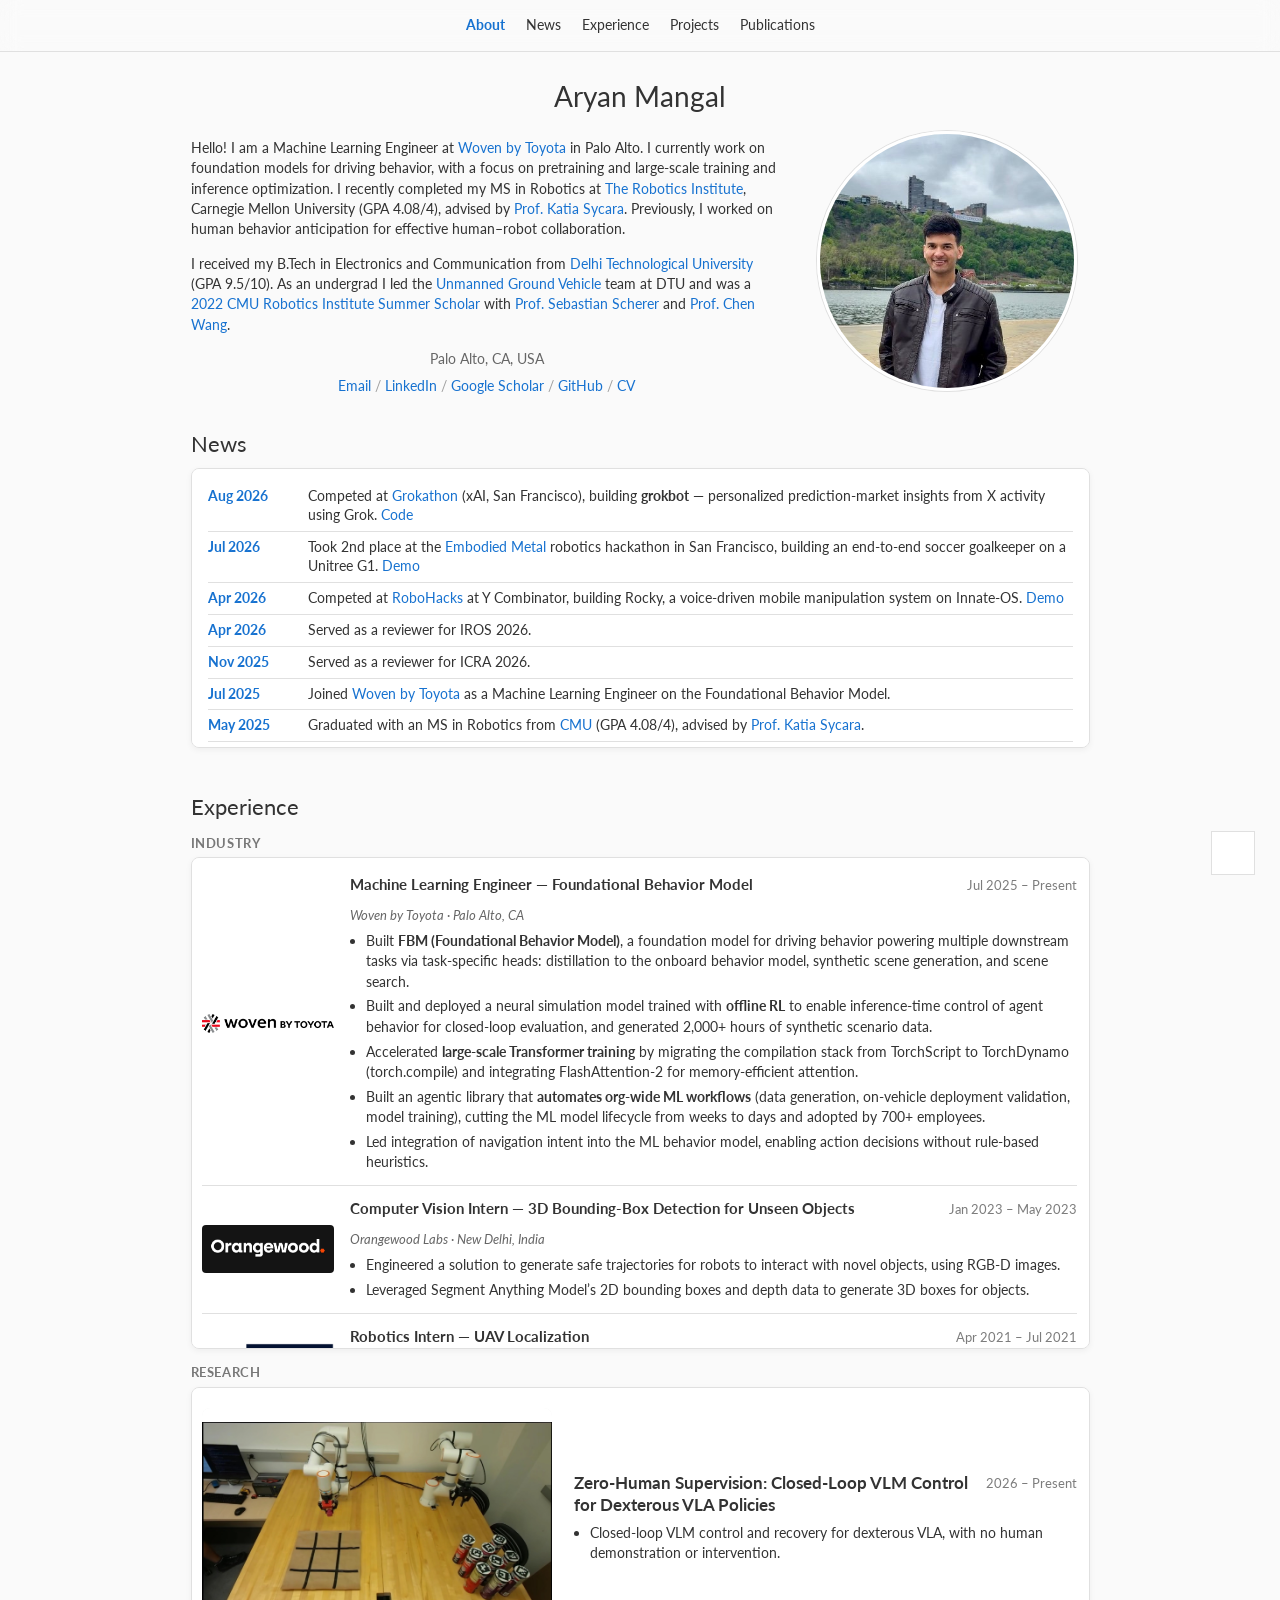
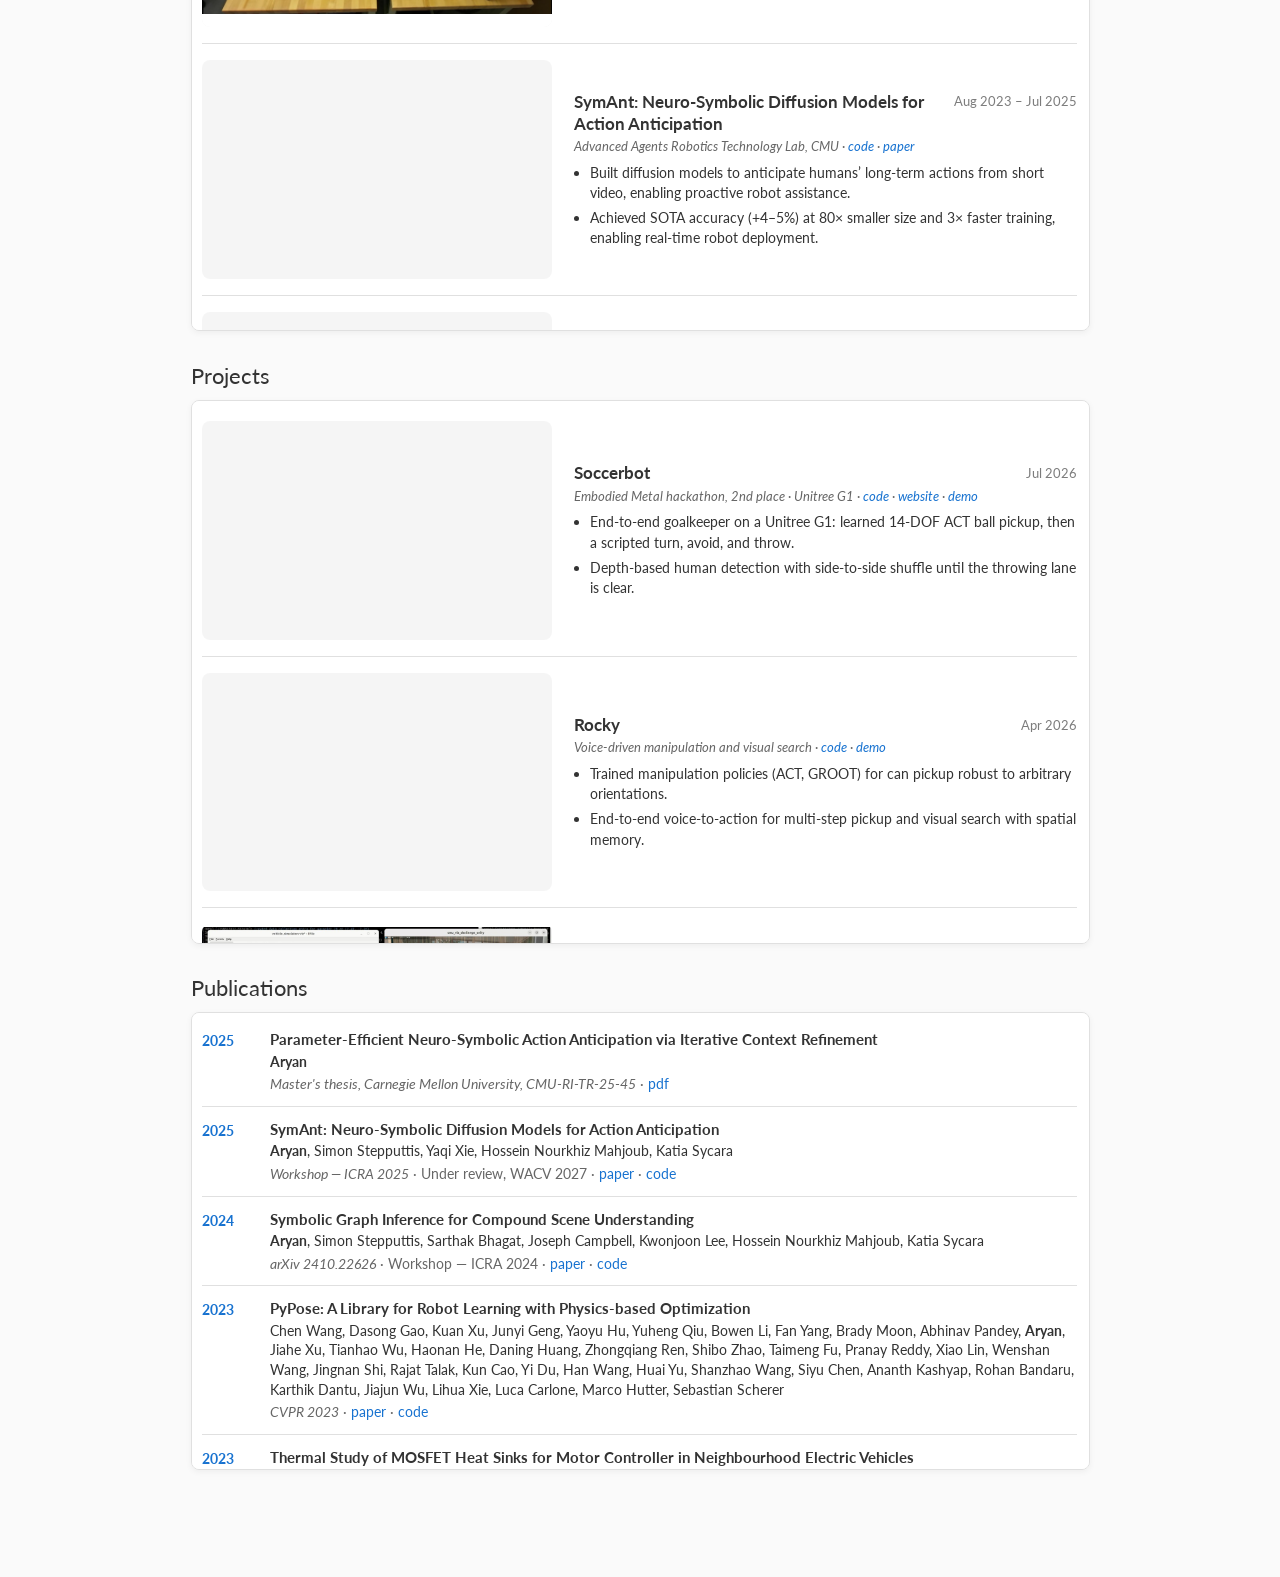
==== commit 39c541dd: "Fix research media layout so YouTube embeds stay in frame and SymAnt can autoplay. Co-authored-by: C" ====
--- a/index.html
+++ b/index.html
@@ -67,7 +67,7 @@
 		<link rel="stylesheet" href="https://site-assets.fontawesome.com/releases/v6.6.0/css/all.css">
 		<link rel="stylesheet" href="https://cdnjs.cloudflare.com/ajax/libs/toastr.js/latest/toastr.min.css">
 		<link rel="stylesheet" href="https://cdn.rawgit.com/jpswalsh/academicons/master/css/academicons.min.css">
-		<link rel="stylesheet" href="assets/css/main.css?v=22">
+		<link rel="stylesheet" href="assets/css/main.css?v=23">
 		<link rel="stylesheet" href="assets/css/light.css">
 
 		<script>
@@ -330,7 +330,7 @@
 									</article>
 									<article class="research-entry collapse-item">
 										<div class="research-media">
-											<video src="assets/documents/imgs/clips/symant.mp4" autoplay muted loop playsinline disablepictureinpicture controlslist="nodownload nofullscreen noremoteplayback" aria-label="SymAnt demo clip"></video>
+											<video src="assets/documents/imgs/clips/symant.mp4" autoplay muted loop playsinline preload="auto" disablepictureinpicture controlslist="nodownload nofullscreen noremoteplayback" aria-label="SymAnt demo clip"></video>
 										</div>
 										<div class="research-body">
 											<div class="entry-top">
@@ -346,7 +346,7 @@
 									</article>
 									<article class="research-entry collapse-item">
 										<div class="research-media">
-											<iframe src="https://www.youtube-nocookie.com/embed/XDtUDIWuGng?start=75&amp;end=85&amp;autoplay=1&amp;mute=1&amp;loop=1&amp;playlist=XDtUDIWuGng&amp;controls=0&amp;modestbranding=1&amp;playsinline=1&amp;rel=0" title="PyPose demo clip" allow="autoplay; encrypted-media; picture-in-picture" allowfullscreen loading="lazy"></iframe>
+											<iframe src="https://www.youtube-nocookie.com/embed/XDtUDIWuGng?start=75&amp;end=85&amp;mute=1&amp;loop=1&amp;playlist=XDtUDIWuGng&amp;controls=0&amp;modestbranding=1&amp;playsinline=1&amp;rel=0" title="PyPose demo clip" allow="encrypted-media; picture-in-picture" allowfullscreen loading="lazy"></iframe>
 										</div>
 										<div class="research-body">
 											<div class="entry-top">
@@ -362,7 +362,7 @@
 									</article>
 									<article class="research-entry collapse-item">
 										<div class="research-media">
-											<iframe src="https://www.youtube-nocookie.com/embed/-Kk6dWQFzow?start=25&amp;end=55&amp;autoplay=1&amp;mute=1&amp;loop=1&amp;playlist=-Kk6dWQFzow&amp;controls=0&amp;modestbranding=1&amp;playsinline=1&amp;rel=0" title="AirLoc demo clip" allow="autoplay; encrypted-media; picture-in-picture" allowfullscreen loading="lazy"></iframe>
+											<iframe src="https://www.youtube-nocookie.com/embed/-Kk6dWQFzow?start=25&amp;end=55&amp;mute=1&amp;loop=1&amp;playlist=-Kk6dWQFzow&amp;controls=0&amp;modestbranding=1&amp;playsinline=1&amp;rel=0" title="AirLoc demo clip" allow="encrypted-media; picture-in-picture" allowfullscreen loading="lazy"></iframe>
 										</div>
 										<div class="research-body">
 											<div class="entry-top">
@@ -731,7 +731,7 @@
 		<script src="https://code.jquery.com/jquery-3.6.0.min.js" integrity="sha256-/xUj+3OJU5yExlq6GSYGSHk7tPXikynS7ogEvDej/m4=" crossorigin="anonymous"></script>
 		<script src="https://cdnjs.cloudflare.com/ajax/libs/toastr.js/latest/toastr.min.js"></script>
 		<script src="assets/js/languageManager.js?v=2"></script>
-		<script src="assets/js/main.js?v=8"></script>
+		<script src="assets/js/main.js?v=9"></script>
 	</body>
 
 </html>
--- a/assets/css/main.css
+++ b/assets/css/main.css
@@ -591,22 +591,18 @@
 	background: rgba(0, 0, 0, 0.04);
 }
 
-.research-media img,
-.research-media video,
-.research-media iframe {
+.research-media > img,
+.research-media > video,
+.research-media > iframe {
+	position: absolute;
+	inset: 0;
 	display: block;
 	width: 100%;
-	height: auto;
-	aspect-ratio: 16 / 10;
+	height: 100%;
 	object-fit: cover;
 	border: 0;
 	border-radius: 0;
-}
-
-.research-media iframe {
-	height: 100%;
-	min-height: 0;
-	aspect-ratio: 16 / 10;
+	aspect-ratio: auto;
 }
 
 .research-media video {
@@ -622,6 +618,7 @@
 }
 
 .research-media-logo img {
+	position: static;
 	width: auto;
 	height: auto;
 	max-width: 72%;
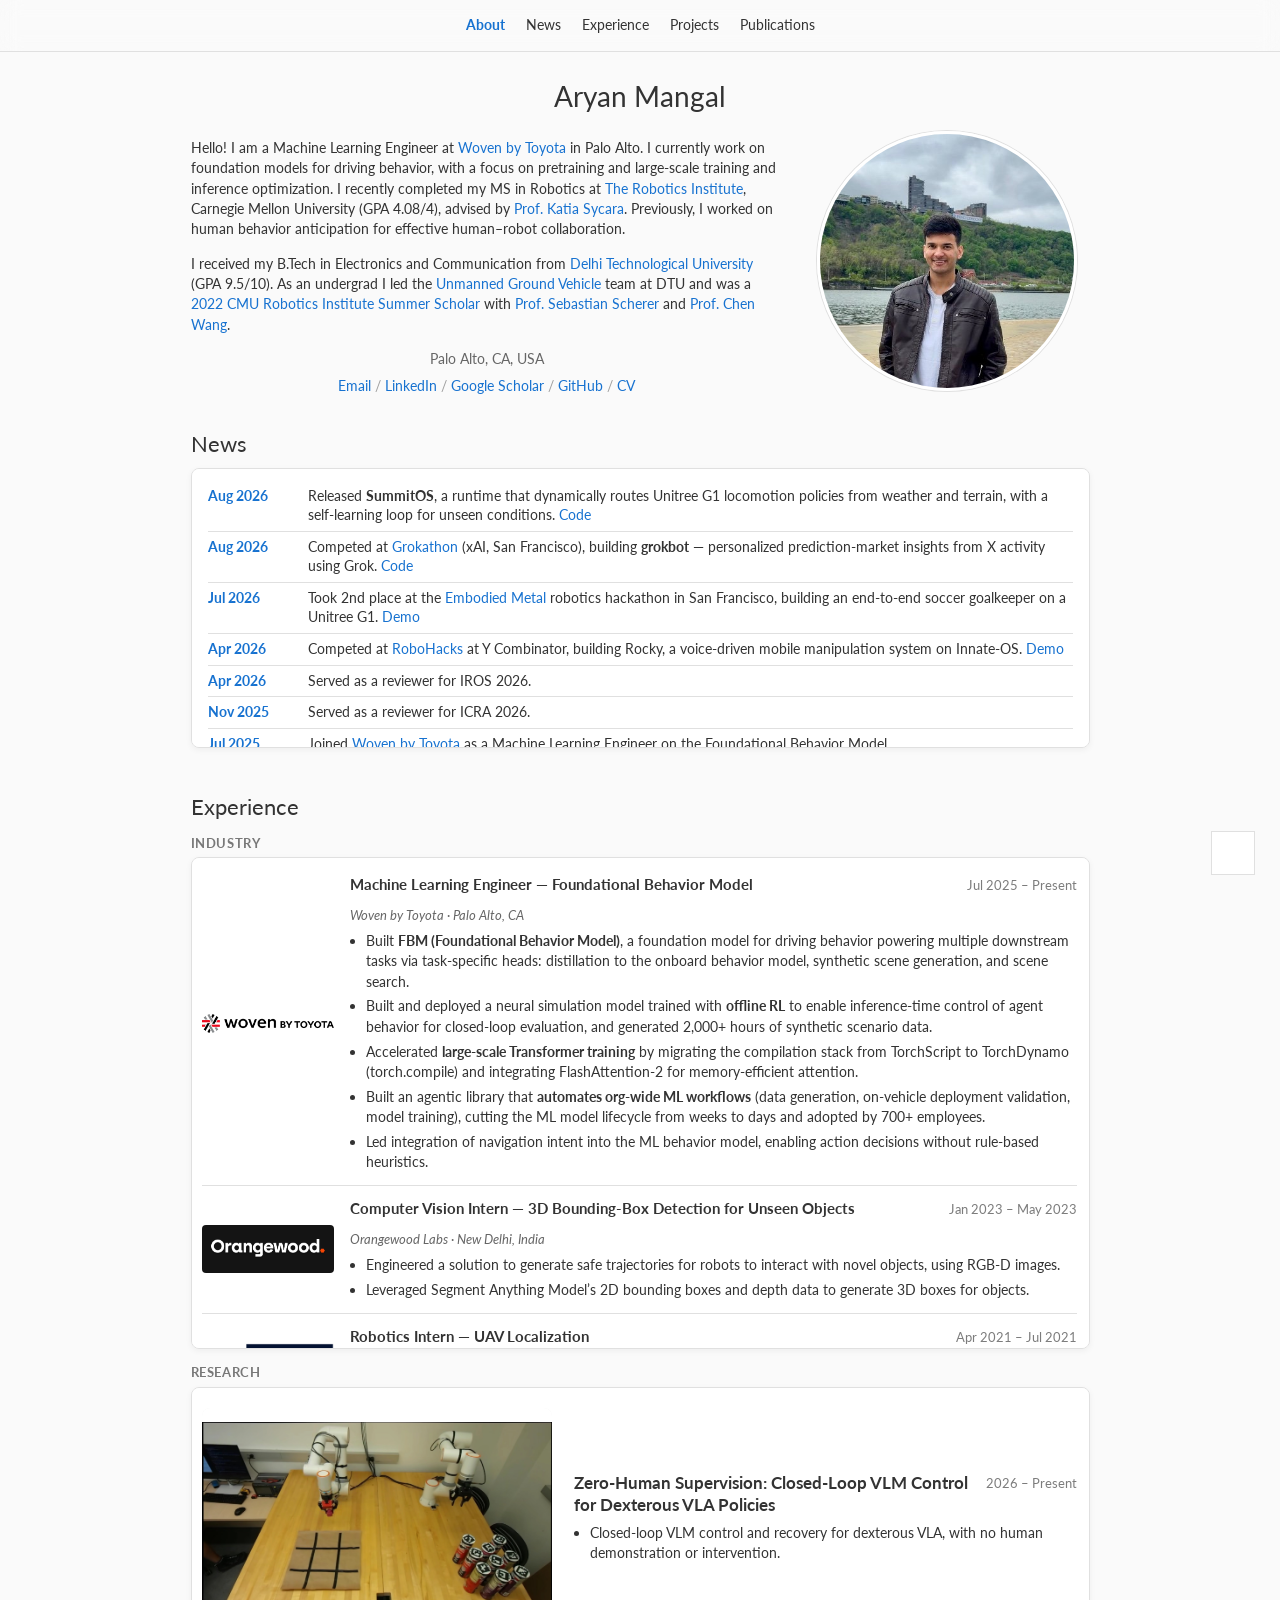
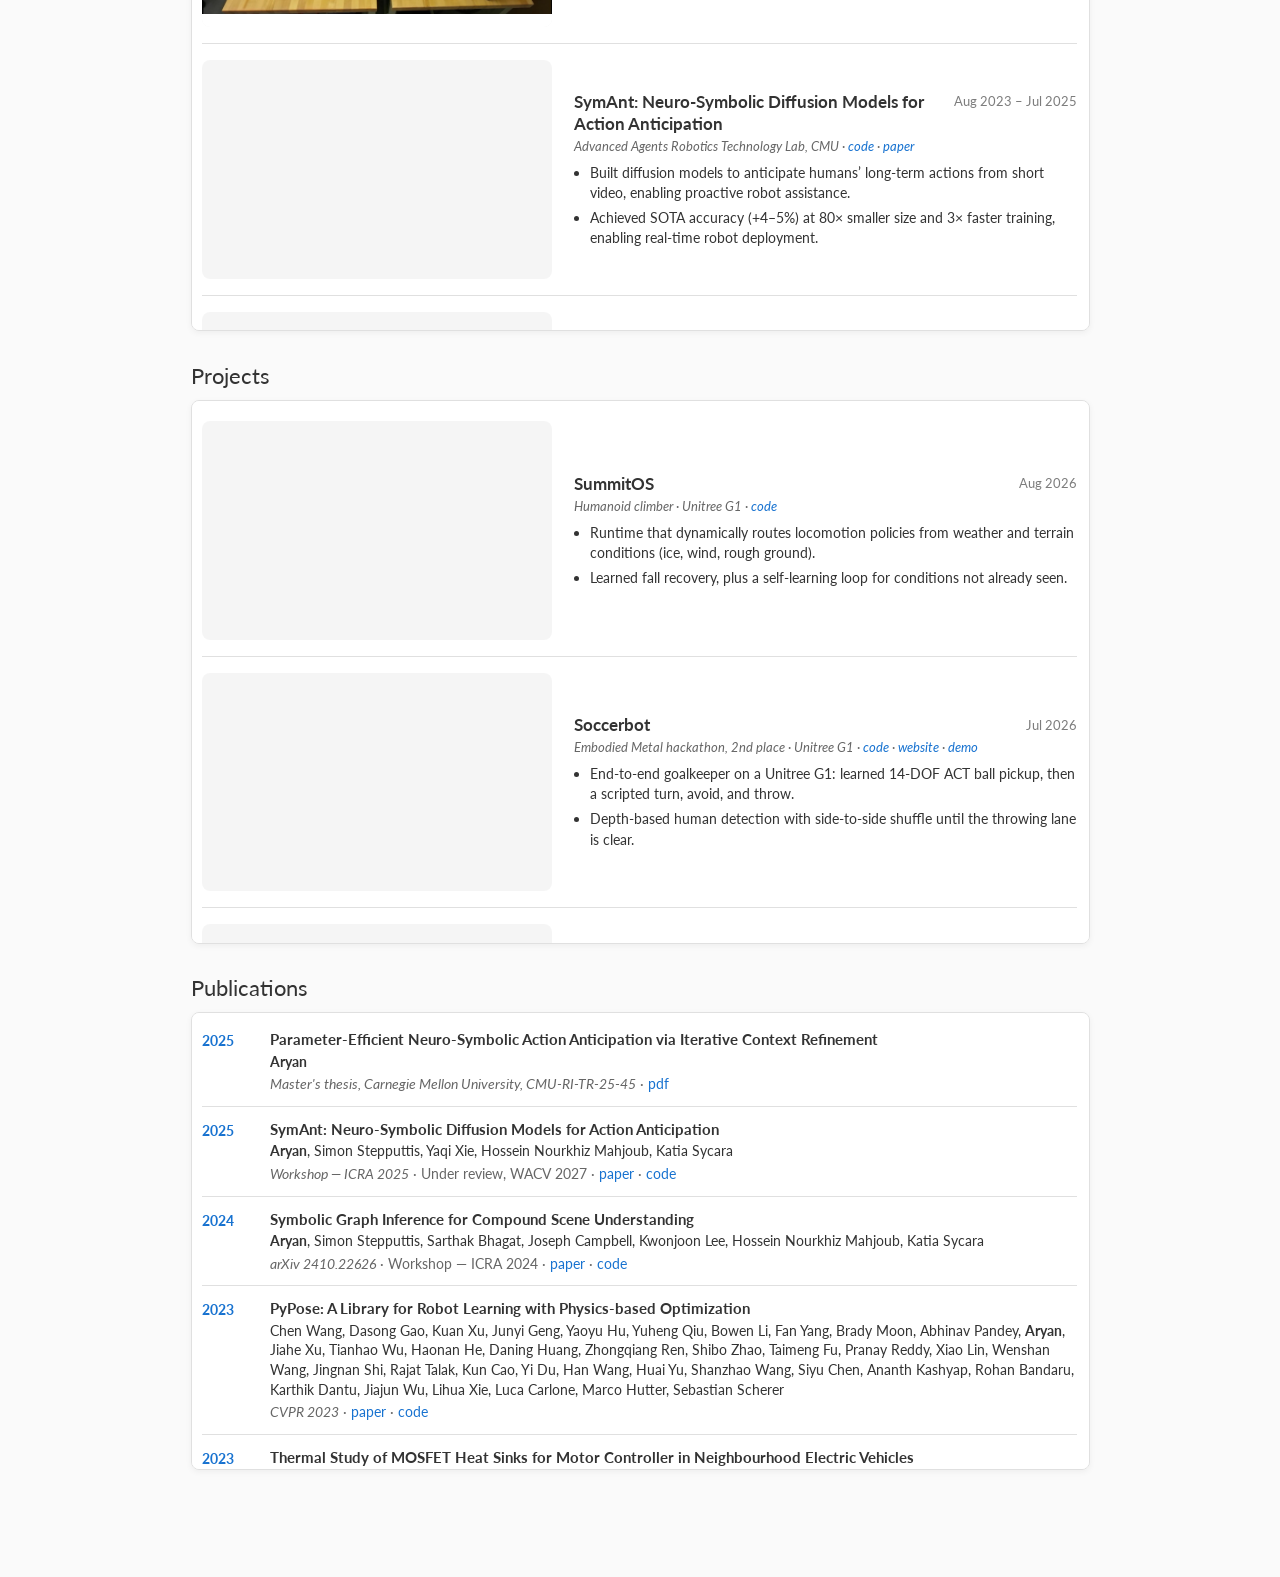
==== commit 8ea01d1f: "Add SummitOS as the lead project with news and demo clip. Co-authored-by: Cursor <cursoragent@cursor" ====
--- a/index.html
+++ b/index.html
@@ -183,6 +183,10 @@
 							<div class="news-container">
 								<div class="news-item">
 									<span class="news-date">Aug 2026</span>
+									<span>Released <strong>SummitOS</strong>, a runtime that dynamically routes Unitree G1 locomotion policies from weather and terrain, with a self-learning loop for unseen conditions. <a href="https://github.com/aryanmangal769/humanoid_climber" target="_blank">Code</a></span>
+								</div>
+								<div class="news-item">
+									<span class="news-date">Aug 2026</span>
 									<span>Competed at <a href="https://x.ai/grokathon" target="_blank">Grokathon</a> (xAI, San Francisco), building <strong>grokbot</strong> — personalized prediction-market insights from X activity using Grok. <a href="https://github.com/aryanmangal769/grokbot" target="_blank">Code</a></span>
 								</div>
 								<div class="news-item">
@@ -426,6 +430,22 @@
 							<section id="projects" class="page-section">
 								<h2 class="mt-4">Projects</h2>
 								<div class="research-entries exp-scroll" id="projects-list" data-visible="2" tabindex="0" aria-label="Projects">
+									<article class="research-entry">
+										<div class="research-media">
+											<video src="assets/documents/imgs/clips/summitos.mp4" autoplay muted loop playsinline disablepictureinpicture controlslist="nodownload nofullscreen noremoteplayback" aria-label="SummitOS demo"></video>
+										</div>
+										<div class="research-body">
+											<div class="entry-top">
+												<span class="papertitle">SummitOS</span>
+												<span class="entry-date">Aug 2026</span>
+											</div>
+											<p class="exp-org">Humanoid climber · Unitree G1 · <a href="https://github.com/aryanmangal769/humanoid_climber" target="_blank">code</a></p>
+											<ul class="exp-bullets">
+												<li>Runtime that dynamically routes locomotion policies from weather and terrain conditions (ice, wind, rough ground).</li>
+												<li>Learned fall recovery, plus a self-learning loop for conditions not already seen.</li>
+											</ul>
+										</div>
+									</article>
 									<article class="research-entry">
 										<div class="research-media">
 											<video src="assets/documents/imgs/clips/soccerbot.mp4" autoplay muted loop playsinline disablepictureinpicture controlslist="nodownload nofullscreen noremoteplayback" aria-label="Soccerbot demo"></video>
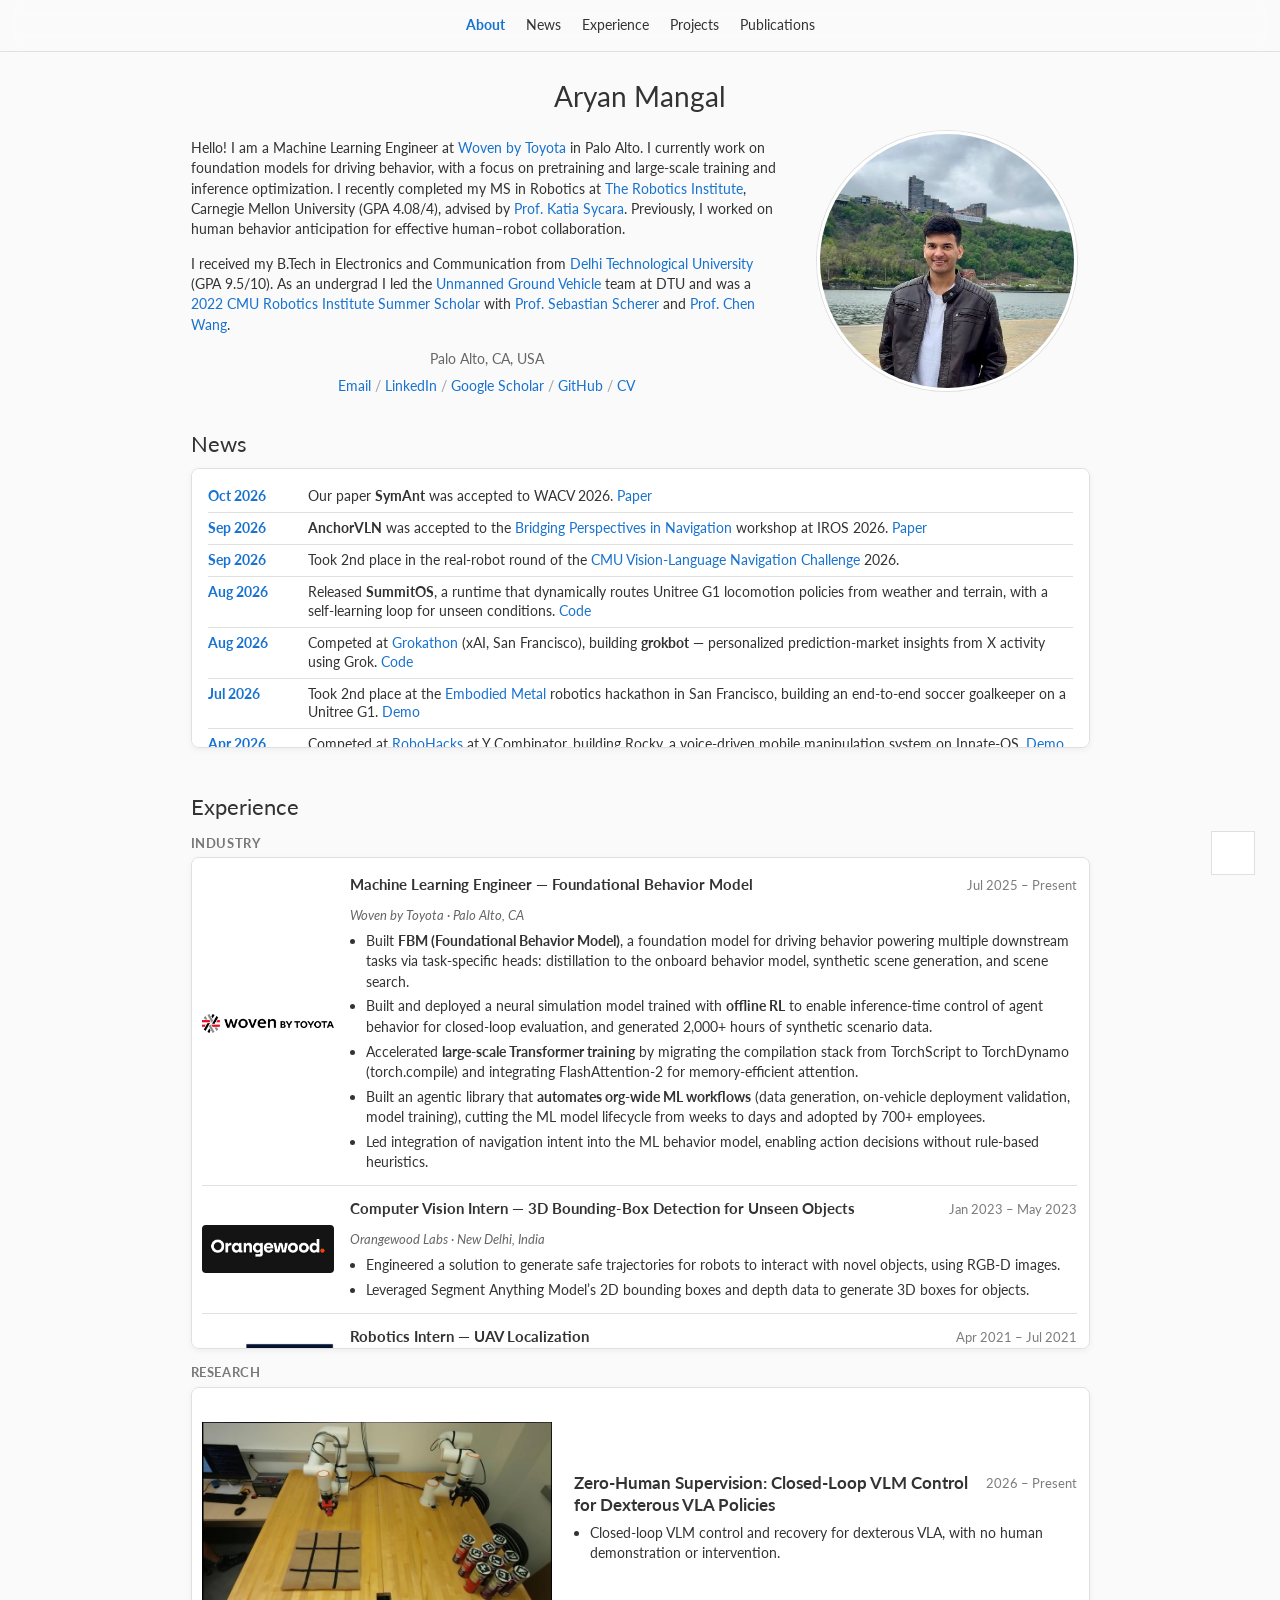
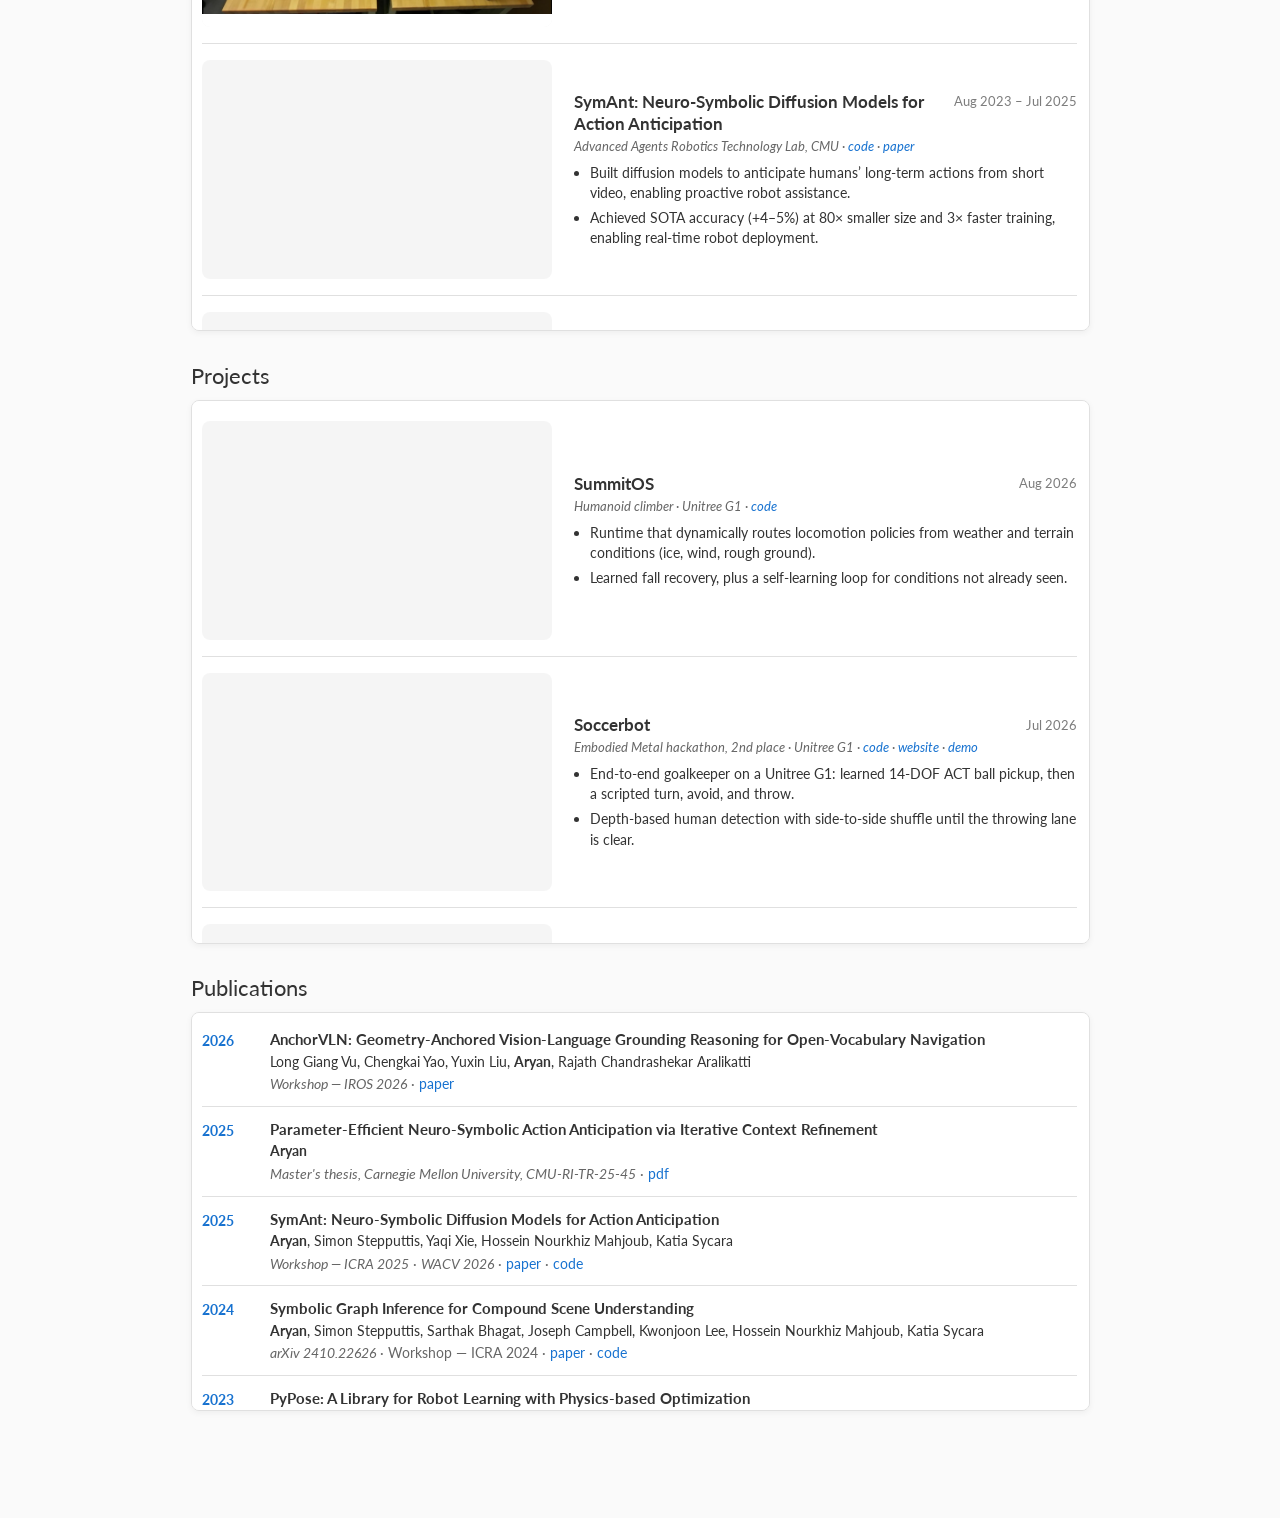
==== commit 9797e1f5: "Add SymAnt, AnchorVLN, and CMU VLN challenge news. Co-authored-by: Cursor <cursoragent@cursor.com>" ====
--- a/index.html
+++ b/index.html
@@ -182,6 +182,18 @@
 								<h2 class="mt-4">News</h2>
 							<div class="news-container">
 								<div class="news-item">
+									<span class="news-date">Oct 2026</span>
+									<span>Our paper <strong>SymAnt</strong> was accepted to WACV 2026. <a href="https://drive.google.com/file/d/1rE5JZESLs6K32dAHMnuvQ4q4_k07sgnj/view?usp=sharing" target="_blank">Paper</a></span>
+								</div>
+								<div class="news-item">
+									<span class="news-date">Sep 2026</span>
+									<span><strong>AnchorVLN</strong> was accepted to the <a href="https://bridging-navigation.github.io/website/" target="_blank">Bridging Perspectives in Navigation</a> workshop at IROS 2026. <a href="https://arxiv.org/abs/2609.12285" target="_blank">Paper</a></span>
+								</div>
+								<div class="news-item">
+									<span class="news-date">Sep 2026</span>
+									<span>Took 2nd place in the real-robot round of the <a href="https://ginlov.github.io/xiao-hei-vln-cmu/" target="_blank">CMU Vision-Language Navigation Challenge</a> 2026.</span>
+								</div>
+								<div class="news-item">
 									<span class="news-date">Aug 2026</span>
 									<span>Released <strong>SummitOS</strong>, a runtime that dynamically routes Unitree G1 locomotion policies from weather and terrain, with a self-learning loop for unseen conditions. <a href="https://github.com/aryanmangal769/humanoid_climber" target="_blank">Code</a></span>
 								</div>
@@ -607,6 +619,14 @@
 								<h2 class="mt-4">Publications</h2>
 								<div class="pub-list exp-scroll" id="publications-list" data-visible="4" tabindex="0" aria-label="Publications">
 									<article class="pub-item">
+										<span class="pub-year">2026</span>
+										<div class="pub-body">
+											<p class="pub-title">AnchorVLN: Geometry-Anchored Vision-Language Grounding Reasoning for Open-Vocabulary Navigation</p>
+											<p class="pub-authors">Long Giang Vu, Chengkai Yao, Yuxin Liu, <strong>Aryan</strong>, Rajath Chandrashekar Aralikatti</p>
+											<p class="pub-venue"><em>Workshop — IROS 2026</em> · <a href="https://arxiv.org/abs/2609.12285" target="_blank">paper</a></p>
+										</div>
+									</article>
+									<article class="pub-item">
 										<span class="pub-year">2025</span>
 										<div class="pub-body">
 											<p class="pub-title">Parameter-Efficient Neuro-Symbolic Action Anticipation via Iterative Context Refinement</p>
@@ -619,7 +639,7 @@
 										<div class="pub-body">
 											<p class="pub-title">SymAnt: Neuro-Symbolic Diffusion Models for Action Anticipation</p>
 											<p class="pub-authors"><strong>Aryan</strong>, Simon Stepputtis, Yaqi Xie, Hossein Nourkhiz Mahjoub, Katia Sycara</p>
-											<p class="pub-venue"><em>Workshop — ICRA 2025</em> · Under review, WACV 2027 · <a href="https://drive.google.com/file/d/1rE5JZESLs6K32dAHMnuvQ4q4_k07sgnj/view?usp=sharing" target="_blank">paper</a> · <a href="https://github.com/aryanmangal769/SymAnt-Neurosymbolic-diffusion-models/tree/master" target="_blank">code</a></p>
+											<p class="pub-venue"><em>Workshop — ICRA 2025</em> · <em>WACV 2026</em> · <a href="https://drive.google.com/file/d/1rE5JZESLs6K32dAHMnuvQ4q4_k07sgnj/view?usp=sharing" target="_blank">paper</a> · <a href="https://github.com/aryanmangal769/SymAnt-Neurosymbolic-diffusion-models/tree/master" target="_blank">code</a></p>
 										</div>
 									</article>
 									<article class="pub-item">
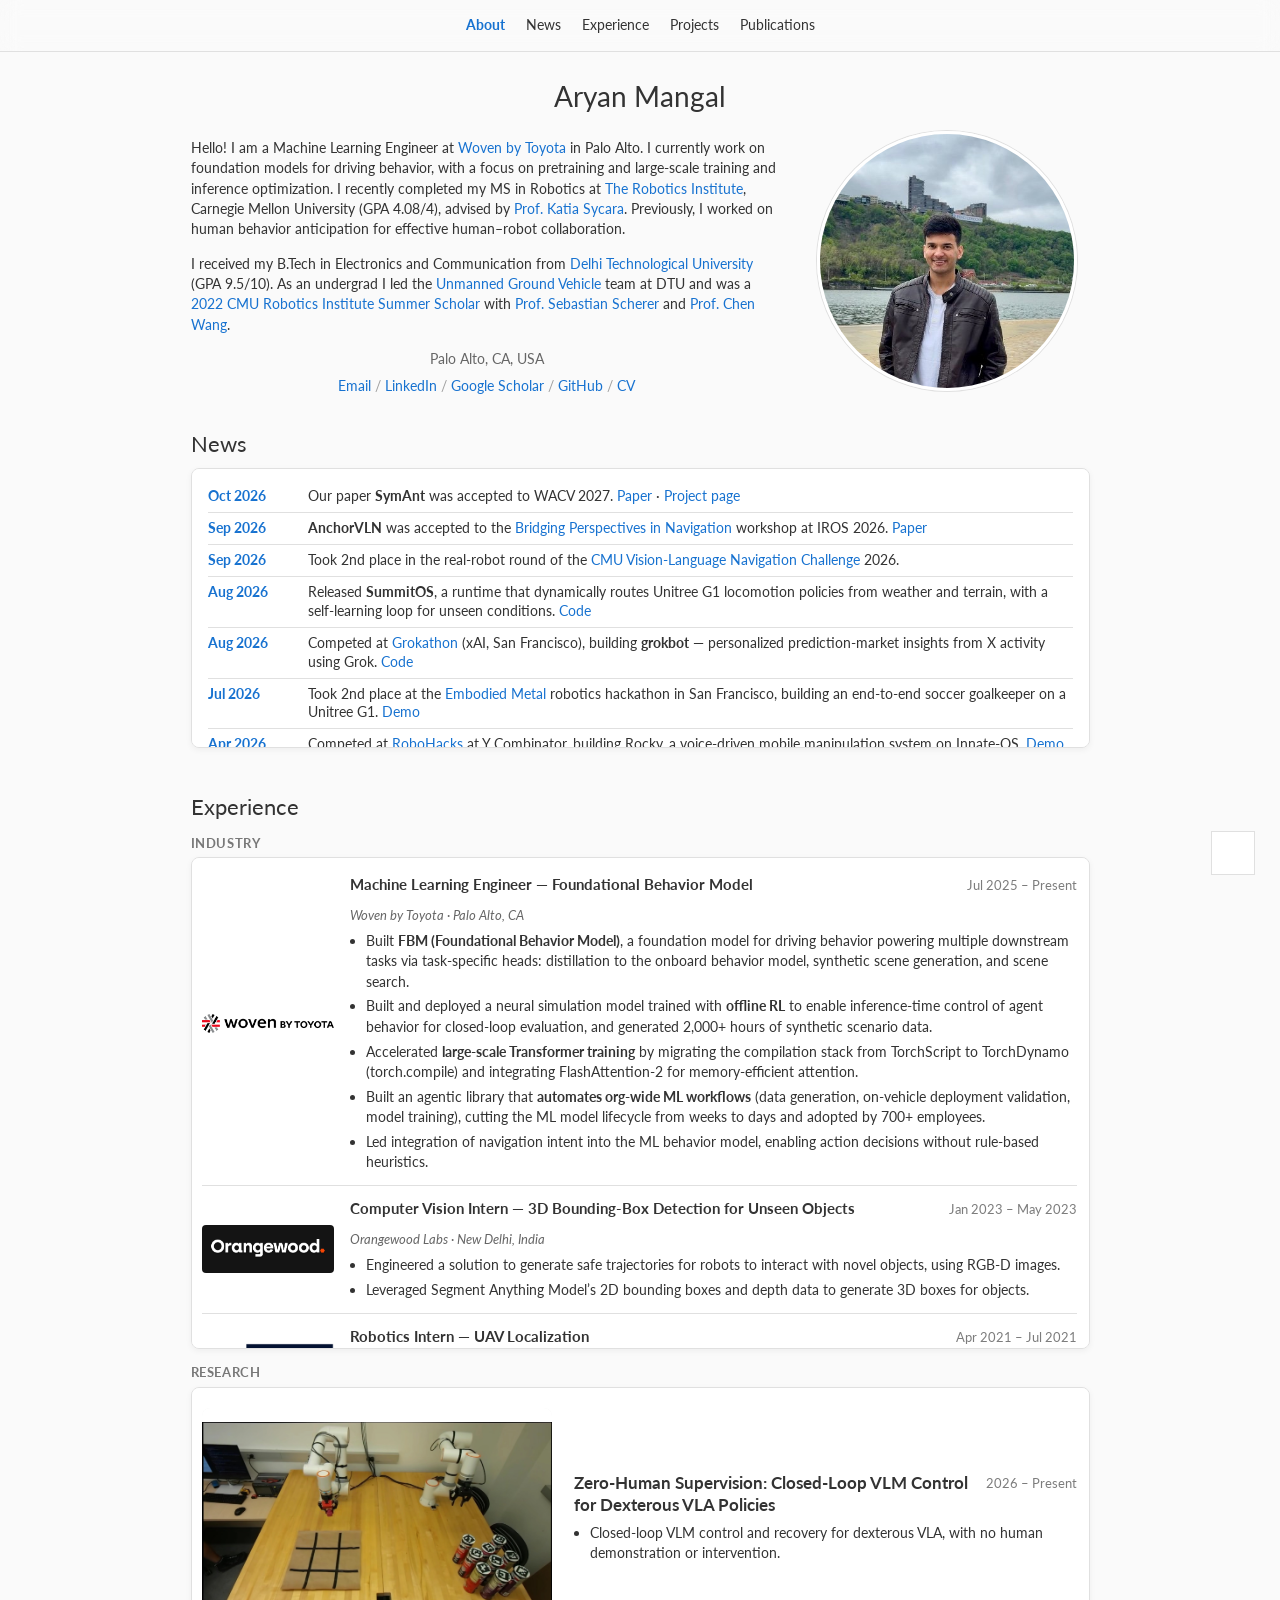
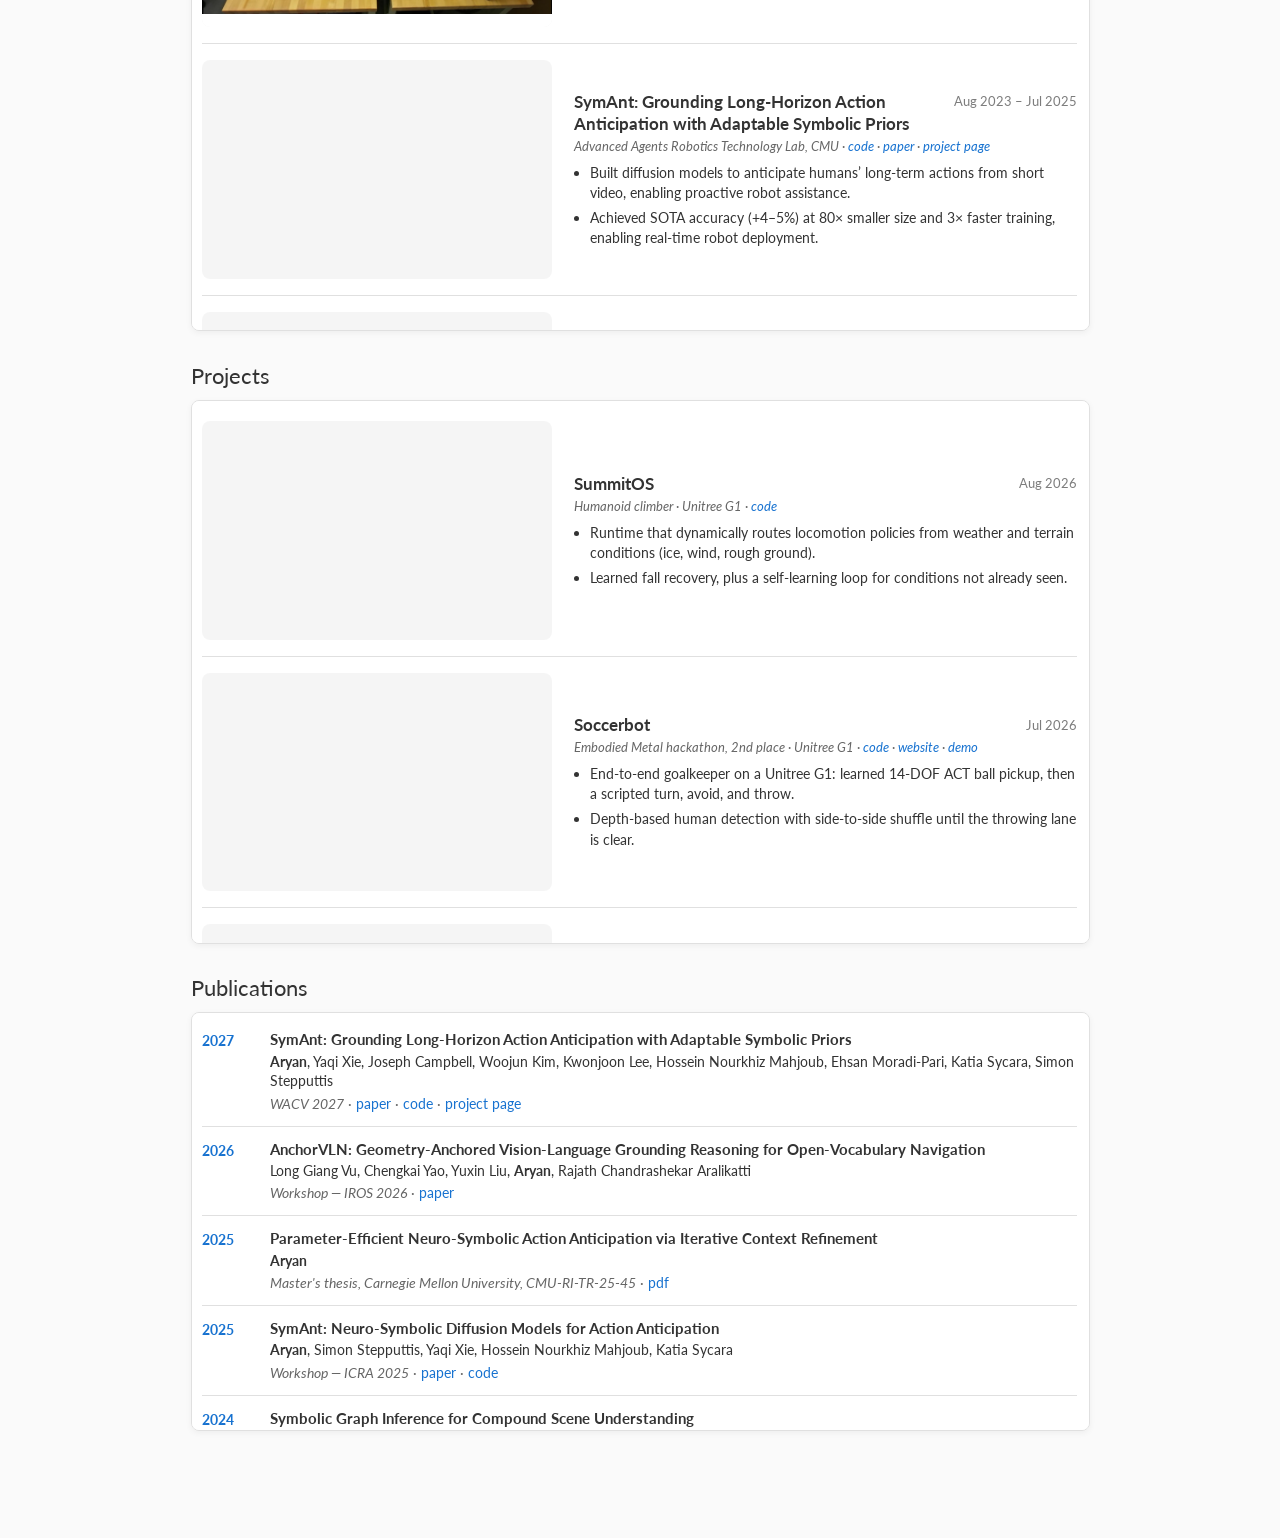
==== commit 23bfe6f8: "Homepage: update SymAnt to WACV 2027 title with arXiv and project page links Co-Authored-By: Claude " ====
--- a/index.html
+++ b/index.html
@@ -183,7 +183,7 @@
 							<div class="news-container">
 								<div class="news-item">
 									<span class="news-date">Oct 2026</span>
-									<span>Our paper <strong>SymAnt</strong> was accepted to WACV 2026. <a href="https://drive.google.com/file/d/1rE5JZESLs6K32dAHMnuvQ4q4_k07sgnj/view?usp=sharing" target="_blank">Paper</a></span>
+									<span>Our paper <strong>SymAnt</strong> was accepted to WACV 2027. <a href="https://arxiv.org/abs/2610.40632" target="_blank">Paper</a> · <a href="symant/">Project page</a></span>
 								</div>
 								<div class="news-item">
 									<span class="news-date">Sep 2026</span>
@@ -350,10 +350,10 @@
 										</div>
 										<div class="research-body">
 											<div class="entry-top">
-												<span class="papertitle">SymAnt: Neuro-Symbolic Diffusion Models for Action Anticipation</span>
+												<span class="papertitle">SymAnt: Grounding Long-Horizon Action Anticipation with Adaptable Symbolic Priors</span>
 												<span class="entry-date">Aug 2023 – Jul 2025</span>
 											</div>
-											<p class="exp-org">Advanced Agents Robotics Technology Lab, CMU · <a href="https://github.com/aryanmangal769/SymAnt-Neurosymbolic-diffusion-models/tree/master" target="_blank">code</a> · <a href="https://drive.google.com/file/d/1rE5JZESLs6K32dAHMnuvQ4q4_k07sgnj/view?usp=sharing" target="_blank">paper</a></p>
+											<p class="exp-org">Advanced Agents Robotics Technology Lab, CMU · <a href="https://github.com/aryanmangal769/SymAnt-Neurosymbolic-diffusion-models/tree/master" target="_blank">code</a> · <a href="https://arxiv.org/abs/2610.40632" target="_blank">paper</a> · <a href="symant/">project page</a></p>
 											<ul class="exp-bullets">
 												<li>Built diffusion models to anticipate humans’ long-term actions from short video, enabling proactive robot assistance.</li>
 												<li>Achieved SOTA accuracy (+4–5%) at 80× smaller size and 3× faster training, enabling real-time robot deployment.</li>
@@ -619,6 +619,14 @@
 								<h2 class="mt-4">Publications</h2>
 								<div class="pub-list exp-scroll" id="publications-list" data-visible="4" tabindex="0" aria-label="Publications">
 									<article class="pub-item">
+										<span class="pub-year">2027</span>
+										<div class="pub-body">
+											<p class="pub-title">SymAnt: Grounding Long-Horizon Action Anticipation with Adaptable Symbolic Priors</p>
+											<p class="pub-authors"><strong>Aryan</strong>, Yaqi Xie, Joseph Campbell, Woojun Kim, Kwonjoon Lee, Hossein Nourkhiz Mahjoub, Ehsan Moradi-Pari, Katia Sycara, Simon Stepputtis</p>
+											<p class="pub-venue"><em>WACV 2027</em> · <a href="https://arxiv.org/abs/2610.40632" target="_blank">paper</a> · <a href="https://github.com/aryanmangal769/SymAnt-Neurosymbolic-diffusion-models/tree/master" target="_blank">code</a> · <a href="symant/">project page</a></p>
+										</div>
+									</article>
+									<article class="pub-item">
 										<span class="pub-year">2026</span>
 										<div class="pub-body">
 											<p class="pub-title">AnchorVLN: Geometry-Anchored Vision-Language Grounding Reasoning for Open-Vocabulary Navigation</p>
@@ -639,7 +647,7 @@
 										<div class="pub-body">
 											<p class="pub-title">SymAnt: Neuro-Symbolic Diffusion Models for Action Anticipation</p>
 											<p class="pub-authors"><strong>Aryan</strong>, Simon Stepputtis, Yaqi Xie, Hossein Nourkhiz Mahjoub, Katia Sycara</p>
-											<p class="pub-venue"><em>Workshop — ICRA 2025</em> · <em>WACV 2026</em> · <a href="https://drive.google.com/file/d/1rE5JZESLs6K32dAHMnuvQ4q4_k07sgnj/view?usp=sharing" target="_blank">paper</a> · <a href="https://github.com/aryanmangal769/SymAnt-Neurosymbolic-diffusion-models/tree/master" target="_blank">code</a></p>
+											<p class="pub-venue"><em>Workshop — ICRA 2025</em> · <a href="https://drive.google.com/file/d/1rE5JZESLs6K32dAHMnuvQ4q4_k07sgnj/view?usp=sharing" target="_blank">paper</a> · <a href="https://github.com/aryanmangal769/SymAnt-Neurosymbolic-diffusion-models/tree/master" target="_blank">code</a></p>
 										</div>
 									</article>
 									<article class="pub-item">
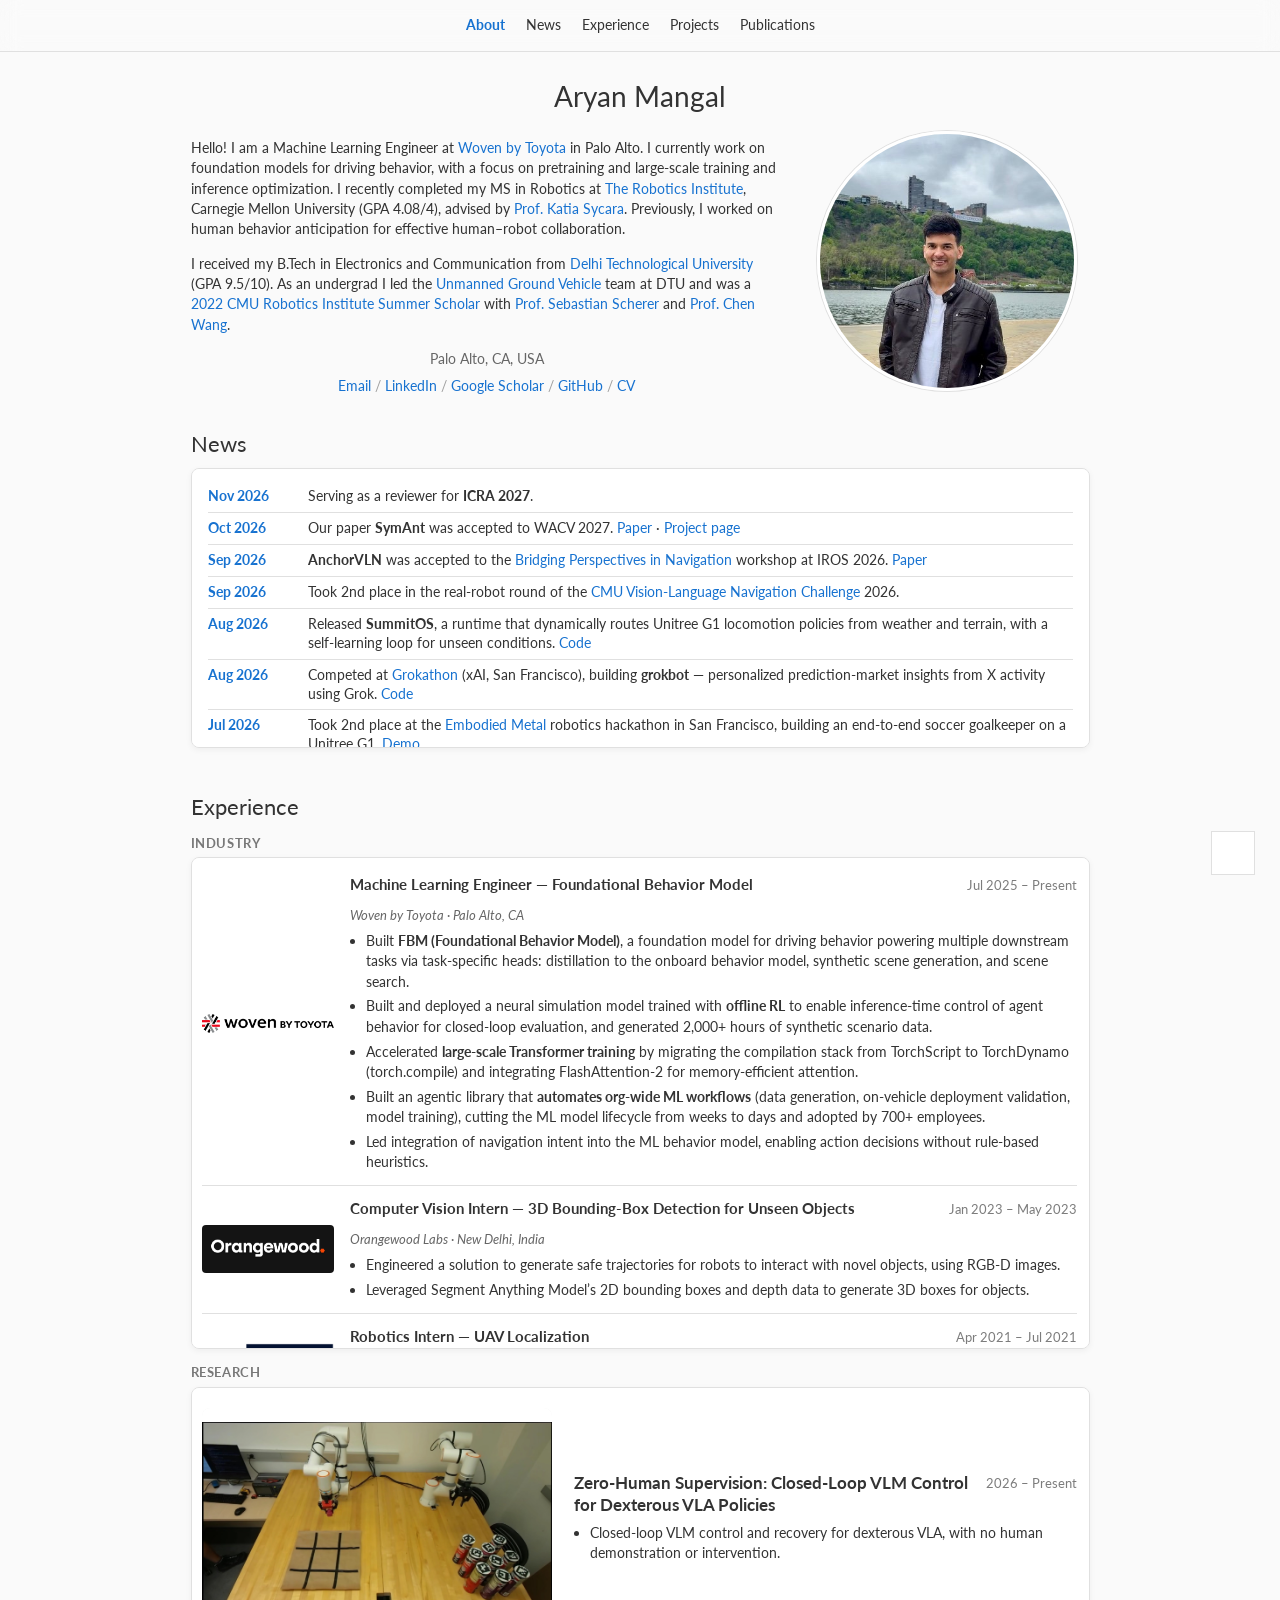
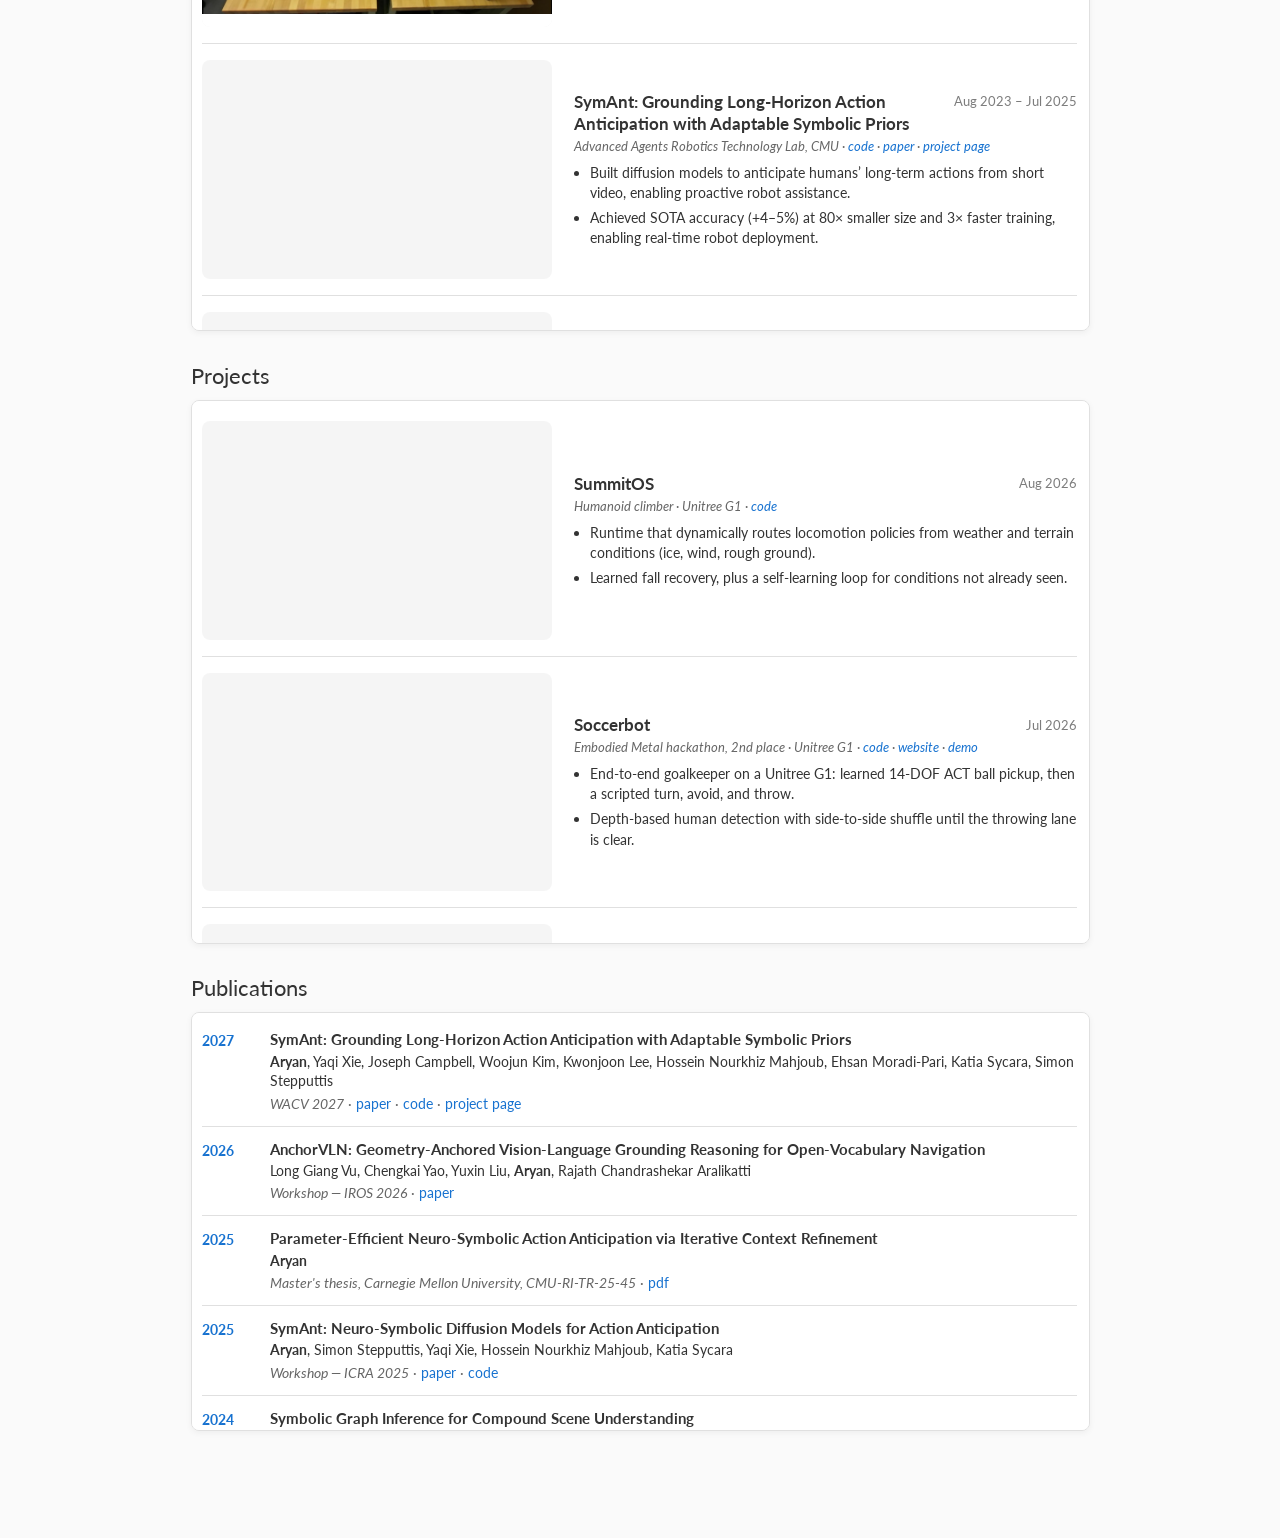
==== commit a31ae695: "News: reviewer for ICRA 2027 Co-Authored-By: Claude Opus 5.5 <noreply@anthropic.com>" ====
--- a/index.html
+++ b/index.html
@@ -182,6 +182,10 @@
 								<h2 class="mt-4">News</h2>
 							<div class="news-container">
 								<div class="news-item">
+									<span class="news-date">Nov 2026</span>
+									<span>Serving as a reviewer for <strong>ICRA 2027</strong>.</span>
+								</div>
+								<div class="news-item">
 									<span class="news-date">Oct 2026</span>
 									<span>Our paper <strong>SymAnt</strong> was accepted to WACV 2027. <a href="https://arxiv.org/abs/2610.40632" target="_blank">Paper</a> · <a href="symant/">Project page</a></span>
 								</div>
